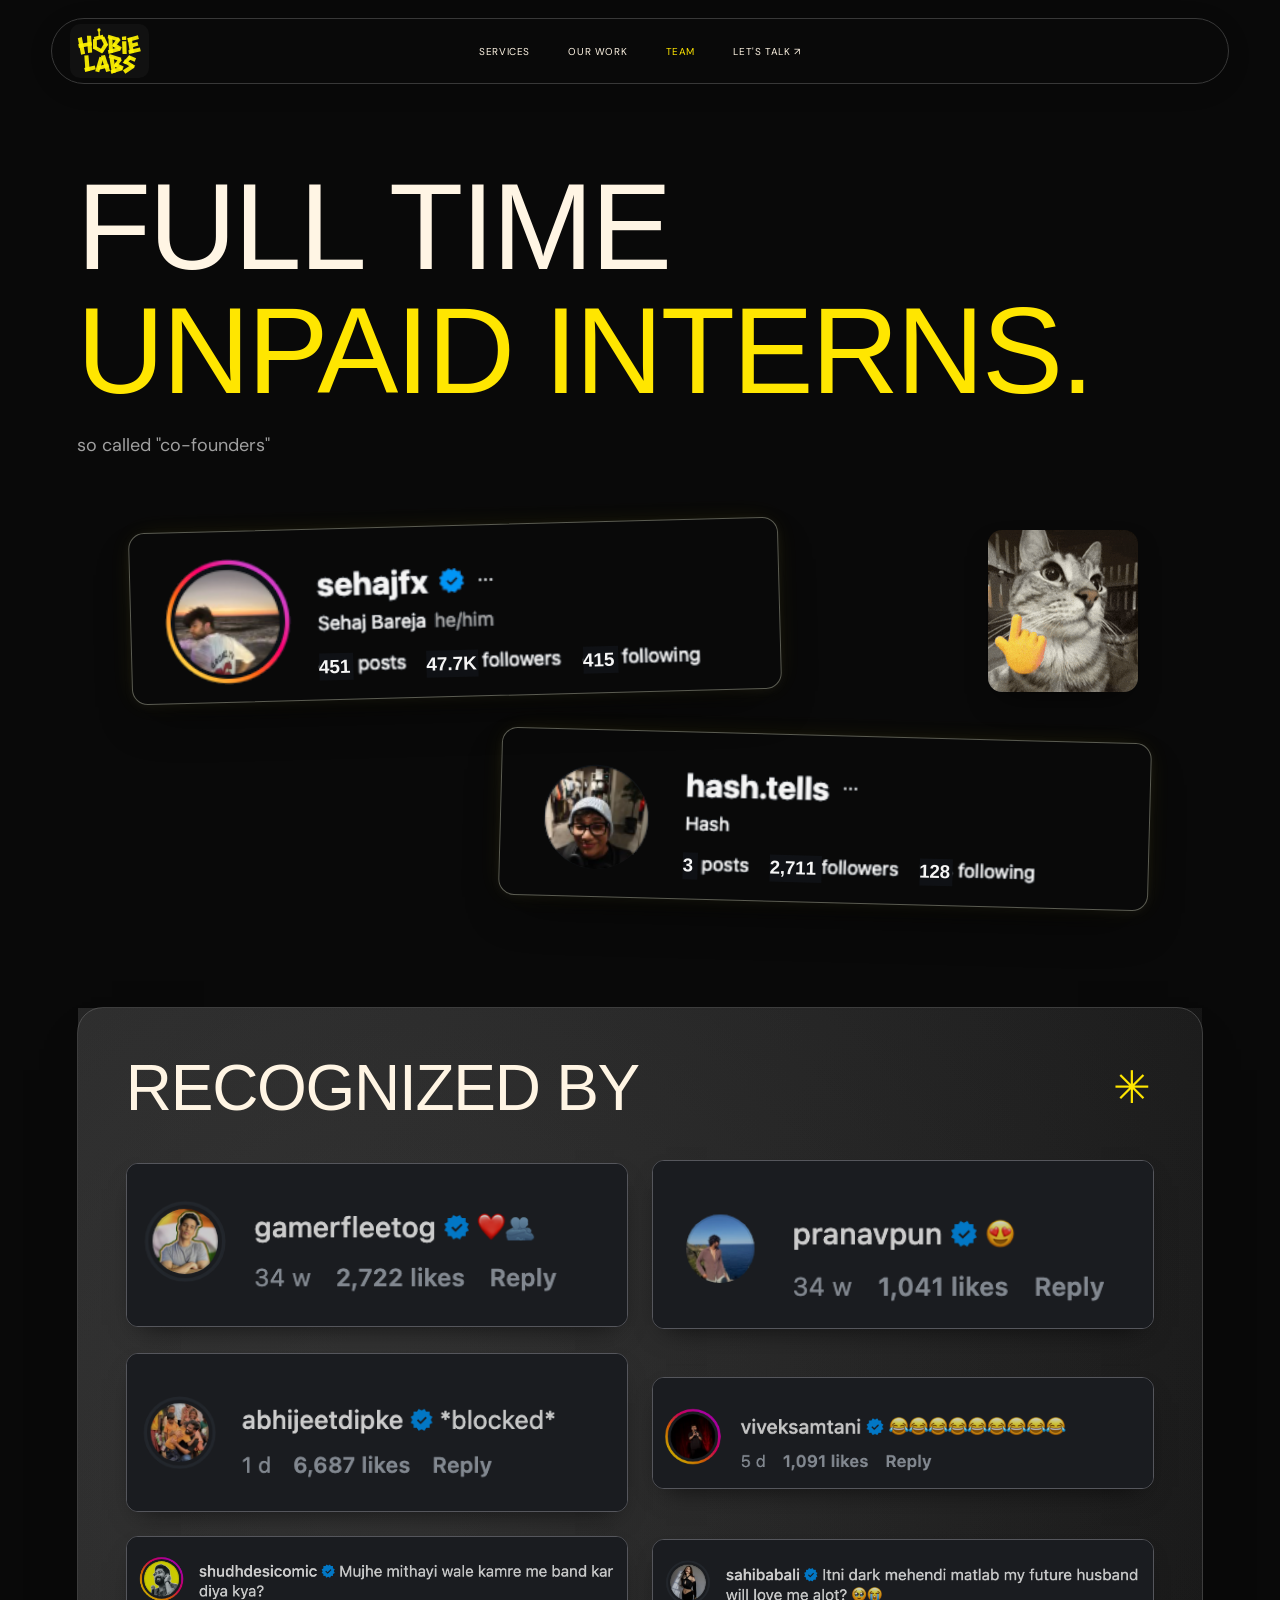
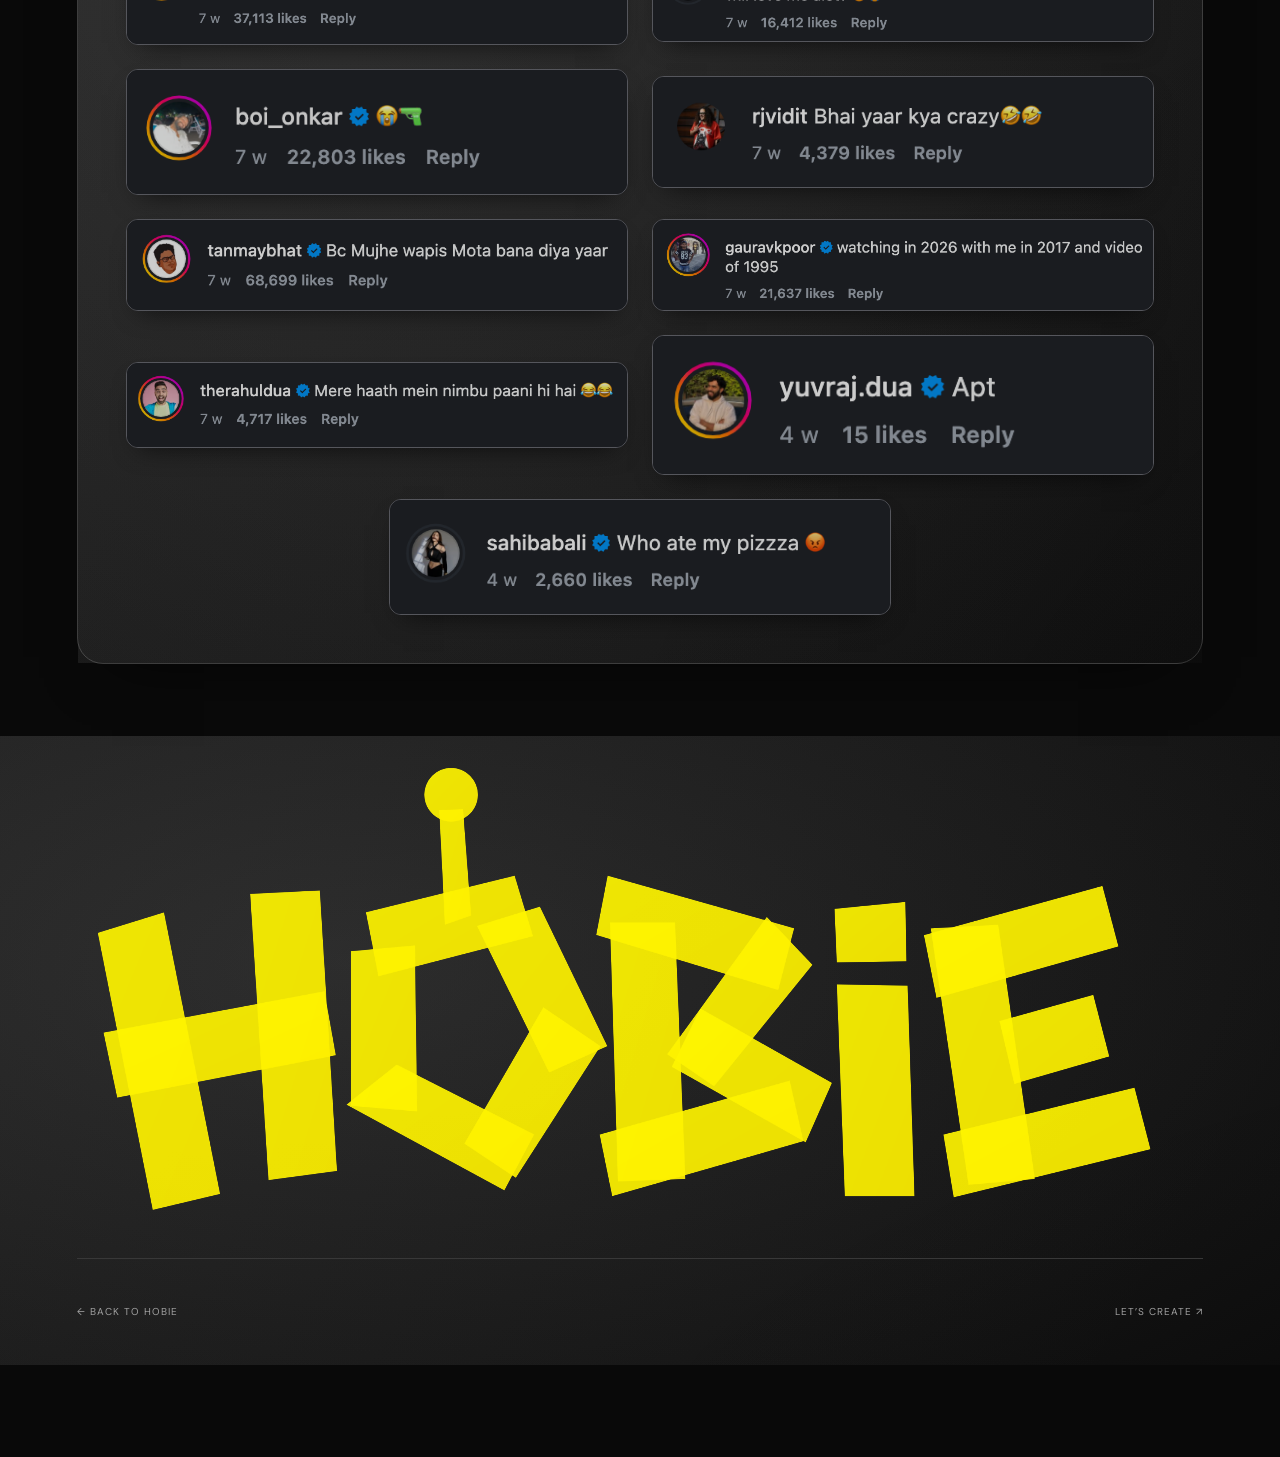
==== full-time-unpaid-interns.html @ c5fdeb4a "Add Hobie Labs website and media assets" ====
<!doctype html>
<html lang="en" data-theme="dark"><head><meta charset="UTF-8"><meta name="viewport" content="width=device-width,initial-scale=1"><title>Meet the Team | Hobie AI Video Production Studio</title><meta name="description" content="Meet Sehaj Bareja and Hash, co-founders of Hobie. Explore the people behind our AI video production, commercials and brand films for businesses across India."><link rel="stylesheet" href="style.css"><link rel="stylesheet" href="interns.css"><meta name="robots" content="index,follow,max-image-preview:large,max-video-preview:-1"><meta name="theme-color" content="#101010"><meta property="og:type" content="website"><meta property="og:site_name" content="Hobie"><meta property="og:locale" content="en_IN"><meta property="og:title" content="Meet the Team | Hobie AI Video Production Studio"><meta property="og:description" content="Meet Sehaj Bareja and Hash, co-founders of Hobie. Explore the people behind our AI video production, commercials and brand films for businesses across India."><meta name="twitter:card" content="summary"><meta name="twitter:title" content="Meet the Team | Hobie AI Video Production Studio"><meta name="twitter:description" content="Meet Sehaj Bareja and Hash, co-founders of Hobie. Explore the people behind our AI video production, commercials and brand films for businesses across India."><script type="application/ld+json">{"@context":"https://schema.org","@graph":[{"@type":"Organization","name":"Hobie","alternateName":"Hobie Labs","email":"collab@hobielabs.com","sameAs":["https://www.instagram.com/hobie.labs/"],"description":"Pan-India AI video production for brands, including Mumbai and Bengaluru.","@id":"https://hobielabs.com/#organization","url":"https://hobielabs.com/","logo":"https://hobielabs.com/assets/hobie-original.png"},{"@type":"AboutPage","name":"The Hobie team","about":{"@type":"Organization","name":"Hobie","alternateName":"Hobie Labs","email":"collab@hobielabs.com","sameAs":["https://www.instagram.com/hobie.labs/"],"description":"Pan-India AI video production for brands, including Mumbai and Bengaluru.","@id":"https://hobielabs.com/#organization","url":"https://hobielabs.com/","logo":"https://hobielabs.com/assets/hobie-original.png"},"mentions":[{"@type":"Person","name":"Sehaj Bareja","sameAs":"https://www.instagram.com/sehajfx/"},{"@type":"Person","name":"Hash","sameAs":"https://www.instagram.com/hash.tells/"}],"@id":"https://hobielabs.com/full-time-unpaid-interns.html#webpage","url":"https://hobielabs.com/full-time-unpaid-interns.html"}]}</script><link rel="canonical" href="https://hobielabs.com/full-time-unpaid-interns.html"><meta property="og:url" content="https://hobielabs.com/full-time-unpaid-interns.html"><meta property="og:image" content="https://hobielabs.com/assets/header-web-poster.jpg"><meta property="og:image:alt" content="Hobie AI video production showreel"><meta name="twitter:image" content="https://hobielabs.com/assets/header-web-poster.jpg"></head><body class="interns-page"><header><a class="logo" href="index.html#home" aria-label="Hobie Labs home"><svg xmlns="http://www.w3.org/2000/svg" class="hobie-mark" viewBox="155 265 960 700" aria-hidden="true" focusable="false"><defs><linearGradient id="header-tape" x1="0" y1="0" x2="1" y2="1"><stop stop-color="#fff600"/><stop offset="1" stop-color="#fff000"/></linearGradient></defs><g id="header-letter-H" aria-label="H"><polygon id="header-H-strip-1" points="173,428 231,410 280,656 221,670" fill="url(#header-tape)" opacity="0.92"/><polygon id="header-H-strip-2" points="306,394 367,391 382,636 322,644" fill="url(#header-tape)" opacity="0.92"/><polygon id="header-H-strip-3" points="178,515 371,479 381,535 190,572" fill="url(#header-tape)" opacity="0.92"/></g><g id="header-letter-O" aria-label="O"><polygon id="header-O-strip-1" points="394,444 450,439 452,584 394,579" fill="url(#header-tape)" opacity="0.92"/><polygon id="header-O-strip-2" points="407,410 537,378 553,431 418,466" fill="url(#header-tape)" opacity="0.92"/><polygon id="header-O-strip-3" points="504,422 559,405 618,527 567,550" fill="url(#header-tape)" opacity="0.92"/><polygon id="header-O-strip-4" points="562,493 612,527 538,642 493,612" fill="url(#header-tape)" opacity="0.92"/><polygon id="header-O-strip-5" points="390,578 434,543 554,604 528,653" fill="url(#header-tape)" opacity="0.92"/></g><g id="header-letter-antenna" aria-label="antenna"><polygon id="header-antenna-strip-1" points="471,321 492,320 499,413 476,421" fill="url(#header-tape)" opacity="0.92"/><circle id="header-antenna-tip" cx="481.5" cy="307.5" r="23.5" fill="url(#header-tape)" opacity="0.92"/></g><g id="header-letter-B-top" aria-label="B-top"><polygon id="header-B-top-strip-1" points="620,419 677,419 686,643 627,645" fill="url(#header-tape)" opacity="0.92"/><polygon id="header-B-top-strip-2" points="618,378 781,424 767,478 608,430" fill="url(#header-tape)" opacity="0.92"/><polygon id="header-B-top-strip-3" points="757,414 797,456 711,562 670,534" fill="url(#header-tape)" opacity="0.92"/><polygon id="header-B-top-strip-4" points="699,494 814,559 791,611 674,545" fill="url(#header-tape)" opacity="0.92"/><polygon id="header-B-top-strip-5" points="611,604 777,557 789,610 622,658" fill="url(#header-tape)" opacity="0.92"/></g><g id="header-letter-i" aria-label="i"><polygon id="header-i-strip-1" points="816,407 878,401 879,453 818,454" fill="url(#header-tape)" opacity="0.92"/><polygon id="header-i-strip-2" points="818,473 880,474 886,658 825,658" fill="url(#header-tape)" opacity="0.92"/></g><g id="header-letter-E" aria-label="E"><polygon id="header-E-strip-1" points="900,424 959,421 991,643 933,648" fill="url(#header-tape)" opacity="0.92"/><polygon id="header-E-strip-2" points="894,430 1050,387 1064,440 905,485" fill="url(#header-tape)" opacity="0.92"/><polygon id="header-E-strip-3" points="960,505 1042,482 1056,536 973,560" fill="url(#header-tape)" opacity="0.92"/><polygon id="header-E-strip-4" points="911,604 1078,563 1092,617 920,659" fill="url(#header-tape)" opacity="0.92"/></g><g id="header-letter-L" aria-label="L"><polygon id="header-L-strip-1" points="268,682 328,677 347,905 284,911" fill="url(#header-tape)" opacity="0.92"/><polygon id="header-L-strip-2" points="266,864 421,827 435,882 280,921" fill="url(#header-tape)" opacity="0.92"/></g><g id="header-letter-A" aria-label="A"><polygon id="header-A-strip-1" points="489,699 546,714 485,924 427,910" fill="url(#header-tape)" opacity="0.92"/><polygon id="header-A-strip-2" points="509,686 569,673 644,905 586,922" fill="url(#header-tape)" opacity="0.92"/><polygon id="header-A-strip-3" points="458,837 616,801 630,853 471,891" fill="url(#header-tape)" opacity="0.92"/></g><g id="header-letter-B-bottom" aria-label="B-bottom"><polygon id="header-B-bottom-strip-1" points="634,712 693,702 730,926 671,943" fill="url(#header-tape)" opacity="0.92"/><polygon id="header-B-bottom-strip-2" points="634,659 807,713 796,766 624,713" fill="url(#header-tape)" opacity="0.92"/><polygon id="header-B-bottom-strip-3" points="774,708 816,747 738,853 695,834" fill="url(#header-tape)" opacity="0.92"/><polygon id="header-B-bottom-strip-4" points="719,784 842,840 822,894 697,837" fill="url(#header-tape)" opacity="0.92"/><polygon id="header-B-bottom-strip-5" points="649,895 807,841 823,894 661,948" fill="url(#header-tape)" opacity="0.92"/></g><g id="header-letter-S" aria-label="S"><polygon id="header-S-strip-1" points="921,677 955,727 870,808 825,785" fill="url(#header-tape)" opacity="0.92"/><polygon id="header-S-strip-2" points="922,678 1023,722 1001,773 900,729" fill="url(#header-tape)" opacity="0.92"/><polygon id="header-S-strip-3" points="859,734 1011,830 977,871 843,787" fill="url(#header-tape)" opacity="0.92"/><polygon id="header-S-strip-4" points="969,805 1000,855 866,946 831,896" fill="url(#header-tape)" opacity="0.92"/></g></svg></a><nav aria-label="Main navigation"><a href="index.html#about">SERVICES</a><a href="index.html#work">OUR WORK</a><a class="interns-nav active" aria-current="page" href="full-time-unpaid-interns.html" aria-label="Team"><span class="interns-nav-long">TEAM</span><span class="interns-nav-short" aria-hidden="true">TEAM</span></a><a href="index.html#contact">LET'S TALK ↗</a></nav></header>
<svg class="profile-filter-defs" width="0" height="0" aria-hidden="true" focusable="false"><defs><filter id="profile-remove-bg" color-interpolation-filters="sRGB"><feComponentTransfer result="key"><feFuncR type="discrete" tableValues="1 1 1 1 1 1 1 1 0 0 0 0 0 0 0 0 0 0 0 0 0 0 0 1 1 1 1 1 1 1 1 1 1 1 1 1 1 1 1 1 1 1 1 1 1 1 1 1 1 1 1 1 1 1 1 1 1 1 1 1 1 1 1 1 1 1 1 1 1 1 1 1 1 1 1 1 1 1 1 1 1 1 1 1 1 1 1 1 1 1 1 1 1 1 1 1 1 1 1 1 1 1 1 1 1 1 1 1 1 1 1 1 1 1 1 1 1 1 1 1 1 1 1 1 1 1 1 1 1 1 1 1 1 1 1 1 1 1 1 1 1 1 1 1 1 1 1 1 1 1 1 1 1 1 1 1 1 1 1 1 1 1 1 1 1 1 1 1 1 1 1 1 1 1 1 1 1 1 1 1 1 1 1 1 1 1 1 1 1 1 1 1 1 1 1 1 1 1 1 1 1 1 1 1 1 1 1 1 1 1 1 1 1 1 1 1 1 1 1 1 1 1 1 1 1 1 1 1 1 1 1 1 1 1 1 1 1 1 1 1 1 1 1 1 1 1 1 1 1 1 1 1 1 1 1 1"/><feFuncG type="discrete" tableValues="1 1 1 1 1 1 1 1 1 1 0 0 0 0 0 0 0 0 0 0 0 0 0 0 0 1 1 1 1 1 1 1 1 1 1 1 1 1 1 1 1 1 1 1 1 1 1 1 1 1 1 1 1 1 1 1 1 1 1 1 1 1 1 1 1 1 1 1 1 1 1 1 1 1 1 1 1 1 1 1 1 1 1 1 1 1 1 1 1 1 1 1 1 1 1 1 1 1 1 1 1 1 1 1 1 1 1 1 1 1 1 1 1 1 1 1 1 1 1 1 1 1 1 1 1 1 1 1 1 1 1 1 1 1 1 1 1 1 1 1 1 1 1 1 1 1 1 1 1 1 1 1 1 1 1 1 1 1 1 1 1 1 1 1 1 1 1 1 1 1 1 1 1 1 1 1 1 1 1 1 1 1 1 1 1 1 1 1 1 1 1 1 1 1 1 1 1 1 1 1 1 1 1 1 1 1 1 1 1 1 1 1 1 1 1 1 1 1 1 1 1 1 1 1 1 1 1 1 1 1 1 1 1 1 1 1 1 1 1 1 1 1 1 1 1 1 1 1 1 1 1 1 1 1 1 1"/><feFuncB type="discrete" tableValues="1 1 1 1 1 1 1 1 1 1 1 1 1 1 0 0 0 0 0 0 0 0 0 0 0 0 0 0 0 1 1 1 1 1 1 1 1 1 1 1 1 1 1 1 1 1 1 1 1 1 1 1 1 1 1 1 1 1 1 1 1 1 1 1 1 1 1 1 1 1 1 1 1 1 1 1 1 1 1 1 1 1 1 1 1 1 1 1 1 1 1 1 1 1 1 1 1 1 1 1 1 1 1 1 1 1 1 1 1 1 1 1 1 1 1 1 1 1 1 1 1 1 1 1 1 1 1 1 1 1 1 1 1 1 1 1 1 1 1 1 1 1 1 1 1 1 1 1 1 1 1 1 1 1 1 1 1 1 1 1 1 1 1 1 1 1 1 1 1 1 1 1 1 1 1 1 1 1 1 1 1 1 1 1 1 1 1 1 1 1 1 1 1 1 1 1 1 1 1 1 1 1 1 1 1 1 1 1 1 1 1 1 1 1 1 1 1 1 1 1 1 1 1 1 1 1 1 1 1 1 1 1 1 1 1 1 1 1 1 1 1 1 1 1 1 1 1 1 1 1 1 1 1 1 1 1"/></feComponentTransfer><feColorMatrix in="key" type="matrix" values="0 0 0 0 1 0 0 0 0 1 0 0 0 0 1 1 1 1 0 0" result="key-alpha"/><feComposite in="SourceGraphic" in2="key-alpha" operator="in"/></filter></defs></svg><main class="interns-main"><div class="interns-intro"><h1>FULL TIME<br><span>UNPAID INTERNS.</span></h1><p>so called &quot;co-founders&quot;</p></div><section class="team-profiles" aria-label="Co-founder Instagram profiles"><div class="founders-grid">
<section class="founder-section profile-sehaj" aria-label="Sehaj Bareja Instagram profile"><a class="profile-image-frame" href="https://www.instagram.com/sehajfx/" target="_blank" rel="noopener noreferrer" aria-label="Visit @sehajfx on Instagram (opens in a new tab)"><img class="profile-keyed-image" src="assets/team-profile-sehajfx.png" width="476" height="125" alt="sehajfx, verified. Sehaj Bareja, he/him. 451 posts, 47.7K followers, 415 following." decoding="async"><img class="profile-photo-preserve" src="assets/team-profile-sehajfx.png" width="476" height="125" alt="" aria-hidden="true" decoding="async"><span class="profile-counter" data-stat="followers" data-count="47700" data-compact="true" aria-hidden="true">47.7K</span><span class="profile-counter" data-stat="posts" data-count="451" aria-hidden="true">451</span><span class="profile-counter" data-stat="following" data-count="415" aria-hidden="true">415</span></a></section>
<div class="team-cat" aria-label="Animated sigma cat"><img class="team-cat-animated" src="assets/team-sigma-cat.gif" width="220" height="238" alt="A cat making a shushing gesture" loading="lazy" decoding="async"><img class="team-cat-still" src="assets/team-sigma-cat-still.png" width="220" height="238" alt="A cat making a shushing gesture" loading="lazy" decoding="async"></div>
<section class="founder-section profile-hash" aria-label="Hash Instagram profile"><a class="profile-image-frame" href="https://www.instagram.com/hash.tells/" target="_blank" rel="noopener noreferrer" aria-label="Visit @hash.tells on Instagram (opens in a new tab)"><img class="profile-keyed-image" src="assets/team-profile-hash-tells.png" width="485" height="124" alt="hash.tells. Hash. 3 posts, 2,711 followers, 128 following." decoding="async"><img class="profile-photo-preserve" src="assets/team-profile-hash-tells.png" width="485" height="124" alt="" aria-hidden="true" decoding="async"><span class="profile-counter" data-stat="followers" data-count="2711" aria-hidden="true">2,711</span><span class="profile-counter" data-stat="posts" data-count="3" aria-hidden="true">3</span><span class="profile-counter" data-stat="following" data-count="128" aria-hidden="true">128</span></a></section>
</div></section><section class="recognized-section" aria-labelledby="recognized-heading"><h2 id="recognized-heading">RECOGNIZED BY<span aria-hidden="true">✳</span></h2><div class="recognized-grid" data-layout="static"><div class="comment-slot" style="--crop-ratio:490/160;--image-width:100.00000%;--image-left:0.00000%;--image-top:0.00000%;--reveal-delay:0ms"><figure class="comment-frame"><img src="assets/team-comments/comment-01.png" width="490" height="160" alt="Instagram comment by @gamerfleetog, with timestamp, likes and reply" loading="lazy" decoding="async"></figure></div><div class="comment-slot" style="--crop-ratio:468/158;--image-width:100.00000%;--image-left:0.00000%;--image-top:0.00000%;--reveal-delay:90ms"><figure class="comment-frame"><img src="assets/team-comments/comment-02.png" width="468" height="158" alt="Instagram comment by @pranavpun, with timestamp, likes and reply" loading="lazy" decoding="async"></figure></div><div class="comment-slot" style="--crop-ratio:550/174;--image-width:100.00000%;--image-left:0.00000%;--image-top:0.00000%;--reveal-delay:0ms"><figure class="comment-frame"><img src="assets/team-comments/comment-03.png" width="550" height="174" alt="Instagram comment by @abhijeetdipke, with timestamp, likes and reply" loading="lazy" decoding="async"></figure></div><div class="comment-slot" style="--crop-ratio:714/160;--image-width:100.00000%;--image-left:0.00000%;--image-top:0.00000%;--reveal-delay:90ms"><figure class="comment-frame"><img src="assets/team-comments/comment-04.png" width="714" height="214" alt="Instagram comment by @viveksamtani, with timestamp, likes and reply" loading="lazy" decoding="async"></figure></div><div class="comment-slot" style="--crop-ratio:912/198;--image-width:100.00000%;--image-left:0.00000%;--image-top:0.00000%;--reveal-delay:0ms"><figure class="comment-frame"><img src="assets/team-comments/comment-05.png" width="912" height="198" alt="Instagram comment by @shudhdesicomic, with timestamp, likes and reply" loading="lazy" decoding="async"></figure></div><div class="comment-slot" style="--crop-ratio:900/184;--image-width:100.00000%;--image-left:0.00000%;--image-top:0.00000%;--reveal-delay:90ms"><figure class="comment-frame"><img src="assets/team-comments/comment-06.png" width="900" height="184" alt="Instagram comment by @sahibabali, with timestamp, likes and reply" loading="lazy" decoding="async"></figure></div><div class="comment-slot" style="--crop-ratio:609/152;--image-width:100.49261%;--image-left:-0.49261%;--image-top:-19.73684%;--reveal-delay:0ms"><figure class="comment-frame"><img src="assets/team-comments/comment-07.png" width="612" height="182" alt="Instagram comment by @boi_onkar, with timestamp, likes and reply" loading="lazy" decoding="async"></figure></div><div class="comment-slot" style="--crop-ratio:669/150;--image-width:100.44843%;--image-left:-0.44843%;--image-top:-20.00000%;--reveal-delay:90ms"><figure class="comment-frame"><img src="assets/team-comments/comment-08.png" width="672" height="180" alt="Instagram comment by @rjvidit, with timestamp, likes and reply" loading="lazy" decoding="async"><span class="comment-cleanup" style="left:67.5%;top:56%;width:9%;height:25%" aria-hidden="true"></span></figure></div><div class="comment-slot" style="--crop-ratio:831/152;--image-width:100.36101%;--image-left:-0.36101%;--image-top:-19.73684%;--reveal-delay:0ms"><figure class="comment-frame"><img src="assets/team-comments/comment-09.png" width="834" height="182" alt="Instagram comment by @tanmaybhat, with timestamp, likes and reply" loading="lazy" decoding="async"><span class="comment-cleanup" style="left:54.5%;top:54%;width:27%;height:28%" aria-hidden="true"></span></figure></div><div class="comment-slot" style="--crop-ratio:925/170;--image-width:100.32432%;--image-left:-0.32432%;--image-top:-17.64706%;--reveal-delay:90ms"><figure class="comment-frame"><img src="assets/team-comments/comment-10.png" width="928" height="200" alt="Instagram comment by @gauravkpoor, with timestamp, likes and reply" loading="lazy" decoding="async"></figure></div><div class="comment-slot" style="--crop-ratio:870/148;--image-width:100.00000%;--image-left:0.00000%;--image-top:-20.27027%;--reveal-delay:0ms"><figure class="comment-frame"><img src="assets/team-comments/comment-11.png" width="870" height="178" alt="Instagram comment by @therahuldua, with timestamp, likes and reply" loading="lazy" decoding="async"></figure></div><div class="comment-slot" style="--crop-ratio:515/144;--image-width:100.58252%;--image-left:-0.58252%;--image-top:-20.83333%;--reveal-delay:90ms"><figure class="comment-frame"><img src="assets/team-comments/comment-12.png" width="518" height="174" alt="Instagram comment by @yuvraj.dua, with timestamp, likes and reply" loading="lazy" decoding="async"></figure></div><div class="comment-slot" style="--crop-ratio:668/154;--image-width:100.00000%;--image-left:0.00000%;--image-top:-15.58442%;--reveal-delay:0ms"><figure class="comment-frame"><img src="assets/team-comments/comment-13.png" width="668" height="178" alt="Instagram comment by @sahibabali, with timestamp, likes and reply" loading="lazy" decoding="async"></figure></div></div></section></main>
<footer class="team-footer"><a class="footer-logo" href="index.html#home" aria-label="Hobie home"><svg class="hobie-footer-image" viewBox="155 265 960 425" xmlns="http://www.w3.org/2000/svg" aria-hidden="true"><defs><clipPath id="hobie-image-letters"><polygon points="173,428 231,410 280,656 221,670"/><polygon points="306,394 367,391 382,636 322,644"/><polygon points="178,515 371,479 381,535 190,572"/><polygon points="394,444 450,439 452,584 394,579"/><polygon points="407,410 537,378 553,431 418,466"/><polygon points="504,422 559,405 618,527 567,550"/><polygon points="562,493 612,527 538,642 493,612"/><polygon points="390,578 434,543 554,604 528,653"/><polygon points="471,321 492,320 499,413 476,421"/><circle cx="481.5" cy="307.5" r="23.5"/><polygon points="620,419 677,419 686,643 627,645"/><polygon points="618,378 781,424 767,478 608,430"/><polygon points="757,414 797,456 711,562 670,534"/><polygon points="699,494 814,559 791,611 674,545"/><polygon points="611,604 777,557 789,610 622,658"/><polygon points="816,407 878,401 879,453 818,454"/><polygon points="818,473 880,474 886,658 825,658"/><polygon points="900,424 959,421 991,643 933,648"/><polygon points="894,430 1050,387 1064,440 905,485"/><polygon points="960,505 1042,482 1056,536 973,560"/><polygon points="911,604 1078,563 1092,617 920,659"/></clipPath></defs><image href="assets/hobie-original.png" x="0" y="0" width="1254" height="1254" clip-path="url(#hobie-image-letters)"/></svg></a><div class="team-footer-links"><a href="index.html#home">← BACK TO HOBIE</a><a href="mailto:collab@hobielabs.com">LET’S CREATE ↗</a></div></footer>
<script src="interns.js"></script></body></html>
---- style.css ----
@import url('https://fonts.googleapis.com/css2?family=Barlow+Condensed:wght@700;800;900&family=DM+Sans:wght@400;500;600;700&display=swap');
:root{--bg:#090a08;--surface:#141710;--fg:#fff5e4;--muted:#999d90;--accent:#dbff38;--line:#353a2c;--contrast:#111509;--placeholder:#202819;color-scheme:dark}html[data-theme=light]{--bg:#fffdf6;--surface:#f0f1e5;--fg:#161a11;--muted:#626955;--accent:#b9e51d;--line:#d1d6c0;--contrast:#111509;--placeholder:#dce4c8;color-scheme:light}*{box-sizing:border-box}html{scroll-behavior:smooth;scroll-padding-top:95px}body{margin:0;background:var(--bg);color:var(--fg);font-family:'DM Sans',Arial,sans-serif}a{color:inherit;text-decoration:none}button,input,textarea{font:inherit}button{cursor:pointer}button,a,input,textarea,summary{-webkit-tap-highlight-color:transparent}button:focus-visible,a:focus-visible,input:focus-visible,textarea:focus-visible,summary:focus-visible{outline:3px solid var(--accent);outline-offset:5px}h1,h2,h3,p{margin:0}h1,h2,h3{font-family:'Barlow Condensed','Arial Narrow',Impact,sans-serif;font-weight:800;letter-spacing:-.025em;line-height:.9}header{height:66px;position:fixed;top:18px;left:4%;width:92%;z-index:20;display:flex;align-items:center;justify-content:space-between;border:1px solid var(--line);border-radius:40px;background:var(--bg);padding:0 18px;box-shadow:0 5px 30px #0001}.logo{display:flex;align-items:center;gap:7px;font-size:37px;color:var(--accent)}.logo>span{font-size:26px;font-weight:700;letter-spacing:-2px;color:var(--fg);line-height:.85}.logo small{display:block;font-size:7px;letter-spacing:2px;margin-top:6px}nav{display:flex;gap:30px}nav a{font-size:10px;letter-spacing:.6px}nav a:hover,nav a.active{color:var(--accent)}html[data-theme=light] nav a:hover,html[data-theme=light] nav a.active{color:#547007}#theme-icon{font-size:17px}.switch:after{content:'';position:absolute;width:9px;height:9px;background:currentColor;border-radius:50%;top:2px;left:2px;transition:transform .2s}#theme-toggle[aria-pressed=true] .switch:after{transform:translateX(11px)}main>section{padding:100px 7%;scroll-margin-top:0}.section-meta{font-size:9px;letter-spacing:1.5px;display:flex;justify-content:space-between;gap:20px;color:var(--muted);line-height:1.5}.hero{padding-top:140px}.hero h1{font-size:clamp(72px,12.4vw,185px);margin:45px 0 30px}.hero h1 span,h2>span:not(.volume-label),.about h2 span{color:var(--accent)}html[data-theme=light] .hero h1 span,html[data-theme=light] h2>span:not(.volume-label),html[data-theme=light] .about h2 span{color:#638006}.hero-bottom{display:flex;align-items:center;justify-content:space-between;margin-bottom:45px}.hero-bottom p{font-size:15px;line-height:1.6;color:var(--muted)}.pill{background:var(--accent);color:var(--contrast);border:1px solid var(--accent);border-radius:30px;padding:17px 25px;font-size:10px;font-weight:700;letter-spacing:.7px;display:inline-flex;align-items:center;gap:50px;transition:transform .2s}.pill:hover{transform:translateY(-3px)}.pill span{font-size:20px}.placeholder{background:var(--placeholder);position:relative;overflow:hidden;display:flex;align-items:center;justify-content:center;flex-direction:column;color:var(--muted);border:1px solid var(--line)}.placeholder:before,.placeholder:after{content:'';width:130%;height:1px;background:currentColor;opacity:.1;position:absolute;transform:rotate(25deg);pointer-events:none}.placeholder:after{transform:rotate(-25deg)}.hero-frame{height:360px;background:var(--surface)}.frame-label{position:absolute;top:22px;left:25px;font-size:8px;letter-spacing:1.4px}.big-spark{font-size:230px;line-height:1;color:var(--accent);transform:rotate(-15deg);transition:transform 1s}.hero-frame:hover .big-spark{transform:rotate(40deg)}.frame-caption{position:absolute;bottom:25px;left:25px;font-size:9px;letter-spacing:1.3px}.round-link{position:absolute;right:25px;bottom:22px;width:45px;height:45px;border:1px solid var(--muted);border-radius:50%;display:grid;place-content:center;font-size:23px;color:var(--fg)}.section-end{display:flex;justify-content:space-between;font-size:8px;letter-spacing:1.1px;margin-top:20px;color:var(--muted)}.about{background:var(--surface)}.about-grid{display:grid;grid-template-columns:1.2fr 1fr;gap:10%;margin:60px 0}h2{font-size:clamp(62px,8vw,120px)}.about-copy .lead{font-size:27px;line-height:1.2;color:var(--fg);margin-bottom:25px}.about-copy>p{font-size:14px;line-height:1.8;max-width:440px;color:var(--muted)}.capabilities{display:flex;flex-wrap:wrap;gap:9px;margin-top:25px}.capabilities span{border:1px solid var(--line);border-radius:20px;font-size:10px;padding:9px 14px}.about-strip{display:grid;grid-template-columns:1.2fr 1fr;gap:10%;align-items:center}.about-strip .placeholder{height:250px;gap:15px}.placeholder>span:not(.big-spark):not(.frame-label):not(.frame-caption):not(.frame-corner){font-size:34px}.placeholder small{font-size:9px;letter-spacing:1.2px}.about-note>span{font-size:90px;line-height:1;color:var(--accent)}.about-note p{font-family:'Barlow Condensed',Impact,sans-serif;font-size:35px;font-weight:700;line-height:1.1;margin-top:15px}.about-note em{font-style:normal;color:var(--muted)}main>.work{padding:95px 0 45px;overflow:hidden;background:var(--bg)}.work-intro{padding:0 7%}.work h2{margin-top:30px;display:flex;flex-direction:column;align-items:flex-start}.volume{font-size:clamp(130px,17vw,250px);line-height:.9;letter-spacing:-.055em;color:var(--accent)}.volume-label{font-size:clamp(65px,10.8vw,160px);margin-top:24px;line-height:.93;letter-spacing:-.035em;color:var(--fg)}.work-lead{font-size:clamp(20px,2.35vw,34px);font-weight:500;line-height:1.15;margin-top:23px;letter-spacing:-.5px}.work-copy{font-size:clamp(13px,1.35vw,18px);line-height:1.4;margin-top:17px;color:var(--muted)}.work-controls{display:flex;align-items:center;justify-content:space-between;margin:70px 0 18px;font-size:8px;letter-spacing:1.3px;color:var(--muted)}#motion-toggle{background:transparent;border:1px solid var(--line);border-radius:25px;color:var(--fg);padding:10px 14px;font-size:8px;letter-spacing:1px}#motion-icon{font-size:13px;margin-right:5px}.snippet-rows{display:flex;flex-direction:column;gap:14px;mask-image:linear-gradient(to right,transparent,#000 5%,#000 95%,transparent)}.snippet-row{overflow:hidden}.snippet-track{display:flex;width:max-content;will-change:transform}.snippet-group{display:flex;gap:14px;padding-right:14px;flex-shrink:0}.snippet-card{width:clamp(210px,27vw,540px);aspect-ratio:16/9;position:relative;background:var(--placeholder);border:1px solid var(--line);padding:18px;text-align:left;color:var(--fg);overflow:hidden;display:flex;flex-direction:column;justify-content:space-between;transition:background .2s}.snippet-card:hover{background:var(--surface)}.snippet-card:before,.snippet-card:after{content:'';position:absolute;width:135%;height:1px;left:-17%;top:50%;background:var(--muted);opacity:.1;transform:rotate(29deg);pointer-events:none}.snippet-card:after{transform:rotate(-29deg)}.snippet-card .card-top,.snippet-card .card-bottom{display:flex;justify-content:space-between;align-items:center;gap:12px;font-size:8px;letter-spacing:1px;z-index:1}.snippet-card .play{position:absolute;left:50%;top:50%;transform:translate(-50%,-50%);width:37px;height:37px;border:1px solid var(--muted);border-radius:50%;display:grid;place-items:center;font-size:12px;color:var(--accent)}.snippet-card .card-bottom{color:var(--muted);font-size:7px}.snippet-card.tone-1{background:color-mix(in srgb,var(--placeholder),var(--accent) 5%)}.snippet-card.tone-2{background:color-mix(in srgb,var(--placeholder),var(--accent) 12%)}.snippet-card.tone-3{background:color-mix(in srgb,var(--placeholder),var(--fg) 5%)}[data-direction=left] .snippet-track{animation:travel-left 36s linear infinite}[data-direction=right] .snippet-track{animation:travel-right 40s linear infinite}.snippet-rows.paused .snippet-track,.snippet-rows:hover .snippet-track,.snippet-rows:focus-within .snippet-track{animation-play-state:paused}@keyframes travel-left{from{transform:translateX(0)}to{transform:translateX(-50%)}}@keyframes travel-right{from{transform:translateX(-50%)}to{transform:translateX(0)}}.work-footnote{font-size:8px;letter-spacing:1px;color:var(--muted);margin:25px 7% 0}.process{border-top:1px solid var(--line)}.process-heading{display:flex;align-items:flex-end;justify-content:space-between;gap:30px;margin-top:50px}.process-heading h2{font-size:clamp(60px,7.5vw,112px)}.process-heading p{font-size:14px;line-height:1.6;color:var(--muted)}.process-list{margin-top:60px}details{border-top:1px solid var(--line)}details:last-child{border-bottom:1px solid var(--line)}summary{cursor:pointer;display:flex;align-items:center;gap:30px;padding:28px 0;list-style:none;font-size:clamp(25px,3.2vw,48px);font-family:'Barlow Condensed',Impact,sans-serif;font-weight:700}summary::-webkit-details-marker{display:none}.step{font-family:'DM Sans',Arial,sans-serif;font-size:11px;color:var(--muted);width:45px}.plus{margin-left:auto;border:1px solid var(--line);border-radius:50%;height:35px;width:35px;display:grid;place-content:center;font:25px Arial}.plus:after{content:'+'}details[open] .plus{background:var(--accent);color:var(--contrast)}details[open] .plus:after{content:'−'}.step-body{padding:0 0 30px 75px;display:flex;align-items:flex-end;justify-content:space-between;gap:40px}.step-body p{max-width:500px;line-height:1.8;font-size:13px;color:var(--muted)}.step-body>span{font-size:8px;letter-spacing:1px;white-space:nowrap;color:var(--muted)}.contact{background:var(--surface);border-top:1px solid var(--line)}.contact-grid{display:grid;grid-template-columns:1fr 1fr;gap:15%;margin-top:55px}.contact h2{font-size:clamp(75px,10vw,150px)}.contact-grid>div>p{margin-top:25px;font-size:15px;line-height:1.6;color:var(--muted)}.contact-spark{display:block;font-size:100px;color:var(--accent);margin-top:30px}form{display:flex;flex-direction:column;align-items:flex-start}label{font-size:9px;letter-spacing:1px;color:var(--muted);margin:0 0 12px}input,textarea{width:100%;background:transparent;border:none;border-bottom:1px solid var(--line);border-radius:0;color:var(--fg);padding:0 0 16px;font-size:18px;margin-bottom:28px;resize:vertical}input::placeholder,textarea::placeholder{color:var(--muted);opacity:.8}#form-status{font-size:10px;color:var(--muted);margin-top:16px;line-height:1.5}footer{padding:40px 7% 25px}.footer-logo{display:flex;align-items:center;justify-content:space-between;font-size:clamp(100px,20vw,300px);font-weight:700;letter-spacing:-.08em;line-height:1}.footer-logo>span{font-size:.6em;color:var(--accent)}footer>div{display:flex;align-items:center;justify-content:space-between;padding-top:30px;margin-top:25px;border-top:1px solid var(--line);font-size:8px;letter-spacing:1px;color:var(--muted)}dialog{background:var(--surface);color:var(--fg);border:1px solid var(--line);border-radius:12px;padding:40px;width:min(560px,90vw);max-height:85vh;overflow-y:auto}dialog::backdrop{background:#0009;backdrop-filter:blur(7px)}.close{position:absolute;right:15px;top:10px;color:var(--fg);background:none;border:none;font-size:30px}dialog h2{font-size:48px;margin:25px 0}dialog .eyebrow{font-size:9px;letter-spacing:1.5px;color:var(--muted)}#dialog-content{font-size:14px;line-height:1.7;margin-bottom:25px;overflow-wrap:anywhere;white-space:pre-line}#dialog-content .placeholder{height:200px;margin-bottom:20px}::selection{background:var(--accent);color:var(--contrast)}
@media(min-width:1800px){body{max-width:2000px;margin:auto}}@media(max-width:800px){header{top:12px;height:57px;padding:0 12px}nav{gap:15px}nav a{font-size:8px}.logo{font-size:30px}.logo>span{font-size:22px}main>section{padding:70px 6%}.hero{padding-top:115px}.hero h1{font-size:13vw;margin-top:35px}.hero-frame{height:280px}.big-spark{font-size:180px}.about-grid{gap:7%}.about-copy .lead{font-size:23px}.about-strip{gap:7%}.about-note p{font-size:28px}.work-intro{padding:0 6%}.work-controls{margin-top:50px}.snippet-card{width:260px}.process-heading{align-items:flex-start;flex-direction:column}.step-body{flex-direction:column;align-items:flex-start;gap:20px}.contact-grid{gap:8%}.contact h2{font-size:90px}.pill{gap:25px}}
@media(max-width:540px){header{left:4%;width:92%}nav{gap:14px}nav a:nth-child(1),nav a:nth-child(3){display:none}.switch{display:none}.section-meta{font-size:7px;letter-spacing:1px}.section-meta>span:last-child{text-align:right;max-width:45%}.hero h1{font-size:14vw}.hero-bottom{align-items:flex-start;gap:20px;flex-direction:column}.hero-bottom p{font-size:13px}.hero-frame{height:260px}.frame-label{font-size:6px;left:15px}.frame-caption{font-size:6px;left:15px;bottom:27px;max-width:65%}.section-end{font-size:6px}.about-grid{grid-template-columns:1fr;gap:30px;margin:35px 0}h2{font-size:68px}.about-strip{grid-template-columns:1fr;gap:25px}.about-strip .placeholder{height:210px}.about-note{display:flex;align-items:center;gap:30px}.about-note>span{font-size:70px}.about-note p{font-size:25px;margin:0}.volume{font-size:155px}.volume-label{font-size:17vw;margin-top:22px;white-space:nowrap}.work-lead{font-size:20px;line-height:1.2}.work-copy{font-size:13px}.work-controls{gap:15px;font-size:6px;letter-spacing:.7px}.work-controls>span{max-width:45%;line-height:1.6}#motion-toggle{font-size:7px;padding:8px 11px}.snippet-rows{gap:10px}.snippet-group{gap:10px;padding-right:10px}.snippet-card{width:220px;padding:13px}.work-footnote{font-size:6px}.process-heading h2{font-size:15vw}.process-heading{margin-top:35px}.process-list{margin-top:35px}summary{gap:12px;font-size:31px}.step{width:25px}.step-body{padding-left:37px}.step-body p{font-size:12px}.contact-grid{grid-template-columns:1fr;gap:40px;margin-top:35px}.contact h2{font-size:95px}.contact-spark{display:none}.contact-grid>div>p{font-size:13px}input,textarea{font-size:16px}footer>div{font-size:6px;gap:15px}.footer-logo{font-size:34vw}.work h2{margin-top:35px}}
@media(prefers-reduced-motion:reduce){html{scroll-behavior:auto}*,*:before,*:after{transition:none!important}.snippet-track{animation:none!important;transform:none!important}.snippet-row{overflow-x:auto}.snippet-group[aria-hidden=true]{display:none}}/* AI services: original geometric illustrations and a native swipe carousel. */
.solutions{background:var(--surface);border-block:1px solid var(--line)}.solutions-heading{display:flex;justify-content:space-between;align-items:flex-end;gap:35px;margin:45px 0}.solutions-heading h2,.service-copy h3{font-family:Impact,'Arial Narrow','Barlow Condensed',sans-serif;font-weight:400;letter-spacing:-.015em;text-transform:uppercase}.solutions-heading h2{font-size:clamp(65px,8.4vw,126px);line-height:.97}.solutions-heading>p{font-size:13px;color:var(--muted);line-height:1.7;padding-bottom:7px}.service-carousel{position:relative}.service-slides{display:flex;overflow-x:auto;scroll-snap-type:x mandatory;scrollbar-width:none;border:1px solid var(--line);border-radius:6px;overscroll-behavior-x:contain;touch-action:pan-x pan-y;cursor:grab}.service-slides::-webkit-scrollbar{display:none}.service-slides.dragging{cursor:grabbing;scroll-snap-type:none;user-select:none}.service-card{flex:0 0 100%;min-width:0;display:grid;grid-template-columns:46% 54%;scroll-snap-align:start;scroll-snap-stop:always;background:var(--bg)}.service-art{--robot-body:#293323;--robot-dark:#11160c;position:relative;min-height:390px;display:flex;align-items:center;justify-content:center;background:#17200f;color:#dcff43;border-right:1px solid var(--line);overflow:hidden}.service-art:before{content:'';position:absolute;inset:0;background:radial-gradient(ellipse at center,#caff2420,transparent 68%);pointer-events:none}.service-art svg{width:100%;max-width:430px;display:block;transition:transform .6s;pointer-events:none}.service-card:hover .service-art svg{transform:translateY(-5px) rotate(-2deg)}.art-id,.art-caption{position:absolute;left:22px;font-size:7px;letter-spacing:1.4px;opacity:.65}.art-id{top:22px}.art-caption{bottom:22px}.service-copy{padding:55px 10%;display:flex;flex-direction:column;align-items:flex-start;justify-content:center}.service-kicker{font-size:8px;letter-spacing:1.3px;color:var(--muted);line-height:1.5}.service-copy h3{font-size:clamp(40px,5.4vw,80px);margin:20px 0;line-height:1.02;color:var(--fg)}.service-copy p{font-size:13px;line-height:1.8;color:var(--muted);max-width:380px}.service-tags{font-size:7px;letter-spacing:1px;color:var(--muted);margin:25px 0;line-height:1.8}.service-link{font-size:9px;letter-spacing:1px;display:flex;align-items:center;gap:35px;border-bottom:1px solid var(--accent);padding-bottom:9px}.service-link span{font-size:21px;color:var(--accent)}.service-arrow{position:absolute;z-index:2;top:50%;transform:translateY(-50%);width:44px;height:44px;border-radius:50%;background:var(--accent);color:var(--contrast);border:1px solid var(--accent);font-size:23px;box-shadow:0 3px 15px #0002;display:grid;place-content:center}.service-arrow:hover{filter:brightness(1.08)}.service-arrow.previous{left:-22px}.service-arrow.next{right:-22px}.service-pagination{display:flex;align-items:center;justify-content:space-between;gap:15px;margin-top:25px;font-size:8px;letter-spacing:1.4px;color:var(--muted)}.service-dots{display:flex;gap:4px}.service-dots button{width:28px;height:28px;display:grid;place-content:center;background:transparent;border:0;border-radius:50%;padding:0}.service-dots button:after{content:'';width:6px;height:6px;background:var(--muted);border-radius:10px;transition:width .2s}.service-dots button[aria-current=true]:after{width:22px;background:var(--accent)}html[data-theme=light] .service-art{background:#e3ebd0;color:#526f0a;--robot-body:#d4dfa9;--robot-dark:#f6faeb}html[data-theme=light] .service-dots button[aria-current=true]:after{background:#638006}@media(max-width:800px){.service-art{min-height:330px}.service-copy{padding:35px 9%}.service-copy h3{font-size:43px}.service-copy p{font-size:12px}.solutions-heading>p{font-size:11px}.art-id,.art-caption{font-size:6px;left:15px;letter-spacing:.7px}.service-arrow{width:38px;height:38px}.service-arrow.previous{left:-19px}.service-arrow.next{right:-19px}}@media(max-width:540px){.solutions-heading{display:block;margin:35px 0 28px}.solutions-heading h2{font-size:16vw}.solutions-heading>p{margin-top:20px}.service-card{grid-template-columns:39% 61%}.service-art{min-height:350px}.service-art svg{width:185%;max-width:none;flex-shrink:0}.service-copy{padding:30px 15px}.service-copy h3{font-size:34px;margin:16px 0}.service-kicker{font-size:6px;letter-spacing:.7px}.service-copy p{font-size:11px;line-height:1.6}.service-tags{font-size:6px;margin:18px 0;letter-spacing:.5px}.service-link{font-size:7px;gap:15px}.art-id{font-size:5px;left:9px;right:9px;line-height:1.5}.art-caption{display:none}.service-arrow{width:32px;height:32px;font-size:18px}.service-arrow.previous{left:-16px}.service-arrow.next{right:-16px}.service-pagination{font-size:6px;letter-spacing:.7px}.service-dots{gap:0}.service-dots button{width:25px}.swipe-hint{max-width:100px}}
html[data-theme=light] header{background:#fffffff2;border-color:#292a28}
html[data-theme=light] nav a:hover,html[data-theme=light] nav a.active{color:#292a28;background:#d8eee5;border-radius:20px;box-shadow:0 0 0 7px #d8eee5}
html[data-theme=light] .hero h1 span,html[data-theme=light] h2>span:not(.volume-label),html[data-theme=light] .about h2 span{color:#292a28}
html[data-theme=light] .big-spark{color:#f3fa9b;-webkit-text-stroke:1px #292a28}
html[data-theme=light] .hero-bottom .pill{background:#292a28;color:#fffefb}
html[data-theme=light] .service-card{background:#fffefb}
html[data-theme=light] .service-card:nth-child(2) .service-art{background:#f3fa9b;color:#626445;--robot-body:#fafccc;--robot-dark:#dce58d}
html[data-theme=light] .service-card:nth-child(4) .service-art{background:#f1d0bd;color:#7a5e50;--robot-body:#fff0e5;--robot-dark:#ddb397}
html[data-theme=light] .service-art:before{background:radial-gradient(ellipse at center,#ffffff50,transparent 68%)}
html[data-theme=light] .service-link{border-color:#292a28}
html[data-theme=light] .service-dots button[aria-current=true]:after{background:#617b6d}
html[data-theme=light] .snippet-card{background:#d8eee5}
html[data-theme=light] .snippet-card.tone-2{background:#f1d0bd}
html[data-theme=light] .snippet-card .play{color:#292a28;border-color:#6a6b62;background:#ffffff50}
html[data-theme=light] details[open] .plus{background:#f3fa9b;color:#292a28;border-color:#292a28}
html[data-theme=light] .contact-spark{color:#f4b6a4;-webkit-text-stroke:1px #292a28}
html[data-theme=light] .footer-logo>span{color:#f3fa9b}
html[data-theme=light] dialog{background:#fffefb}

@media(max-width:540px){nav a:nth-child(3){display:inline}}/* Scroll-driven stacking services. Cards remain in document flow. */
.service-stack{position:relative;isolation:isolate}
.stack-cards{display:block;padding-bottom:40px}.stack-cards .service-card{position:sticky;top:calc(104px + var(--stack-index)*14px);z-index:calc(var(--stack-index) + 1);display:grid;grid-template-columns:46% 54%;min-height:420px;margin-bottom:90px;border:1px solid var(--line);border-radius:14px;box-shadow:0 -12px 35px #0002;overflow:hidden;scroll-margin-top:180px;background:var(--bg)}
.stack-cards .service-card:nth-child(1){--stack-index:0}.stack-cards .service-card:nth-child(2){--stack-index:1}
.stack-cards .service-card:nth-child(3){--stack-index:2}.stack-cards .service-card:nth-child(4){--stack-index:3}
.stack-cards .service-card:nth-child(5){--stack-index:4;margin-bottom:0}.stack-cards .service-art{min-height:420px}
.stack-cards .service-copy{background:var(--bg)}.stack-hint{display:inline-block;margin-top:20px;font-size:8px;letter-spacing:1.5px;color:var(--fg)}
html[data-theme=light] .stack-cards .service-card{box-shadow:0 -12px 30px #292a2810}
@media(max-width:800px){.stack-cards .service-card{top:calc(88px + var(--stack-index)*10px);min-height:370px;margin-bottom:65px}.stack-cards .service-art{min-height:370px}.stack-cards .service-card:last-child{margin-bottom:0}}
@media(max-width:540px){.stack-cards .service-card{grid-template-columns:39% 61%;top:calc(85px + var(--stack-index)*8px);min-height:350px;margin-bottom:60px;border-radius:10px}.stack-cards .service-art{min-height:350px}.stack-cards .service-copy{padding:30px 15px}.stack-cards{padding-bottom:20px}}
/* In short windows leave the complete card readable instead of pinning it. */
@media(max-height:620px){.stack-cards .service-card{position:relative;top:auto;margin-bottom:25px}}/* Original Hobie Labs vector identity,preserving its overlapping tape geometry. */
header .logo{display:flex;align-items:center;justify-content:center;width:79px;height:54px;padding:3px 6px;background:#111;border-radius:10px;flex-shrink:0}
.hobie-mark{display:block;width:100%;height:auto}header .hobie-mark{height:100%;width:100%}
footer .footer-logo{display:flex;align-items:center;justify-content:center;background:#111;border-radius:14px;padding:32px;width:100%;margin:0 auto}footer .footer-logo .hobie-mark{width:min(600px,80%);height:auto}
@media(max-width:800px){header .logo{width:65px;height:46px;padding:3px 5px}}
@media(max-width:540px){header .logo{width:60px;height:44px}footer .footer-logo{padding:22px 12px}footer .footer-logo .hobie-mark{width:90%}}/* Full-screen homepage logo film; contain preserves the complete wordmark. */
main>section.video-hero{position:relative;display:flex;align-items:center;justify-content:center;padding:90px 0 75px;min-height:600px;height:100svh;background:#0d0e0b;overflow:hidden}
.video-hero video{display:block;width:100%;height:100%;object-fit:contain}.visually-hidden{position:absolute;width:1px;height:1px;padding:0;margin:-1px;overflow:hidden;clip-path:inset(50%);white-space:nowrap;border:0}
.video-hero-bottom{position:absolute;bottom:28px;left:7%;right:7%;display:flex;justify-content:space-between;align-items:center;gap:20px;color:#fff5e4}.video-explore{display:flex;align-items:center;gap:22px;font-size:9px;letter-spacing:1.6px}
.video-explore span{font-size:22px;color:#dbff38}#hero-video-toggle{display:flex;align-items:center;gap:8px;padding:10px 15px;border:1px solid #646953;border-radius:24px;background:#151a10cc;color:#fff5e4;font-size:12px}
#hero-video-toggle span{font-size:8px;letter-spacing:1px}
@media(max-width:540px){main>section.video-hero{min-height:460px;padding:80px 0 65px}.video-hero-bottom{bottom:24px;left:6%;right:6%}.video-explore{font-size:7px;letter-spacing:1px;gap:10px}}/* Footer contact links sit above the original HOBIE tape wordmark. */
footer>.footer-socials{display:flex;align-items:center;justify-content:center;gap:24px;margin:0;padding:10px 0 38px;border:0;color:var(--fg)}
.footer-socials .social-link{display:inline-flex;align-items:center;gap:12px;border:1px solid var(--line);border-radius:30px;padding:14px 20px;font-size:10px;letter-spacing:1px;transition:background .2s,transform .2s}.social-link svg{width:23px;height:23px;flex-shrink:0}.social-link:hover{background:var(--surface);transform:translateY(-2px)}.social-link[aria-disabled=true]{opacity:.6;cursor:default}
footer .footer-logo .hobie-mark{width:min(1050px,100%)}html[data-theme=light] .footer-socials .social-link{border-color:#73766b}
@media(max-width:540px){footer>.footer-socials{gap:12px;padding-bottom:26px}.footer-socials .social-link{padding:12px 14px;font-size:8px;gap:8px}.social-link svg{width:20px;height:20px}footer .footer-logo{padding:20px 8px}}/* Visible title rails remain above each successive stacked service. */
.stack-title{grid-column:1/-1;display:flex;align-items:center;gap:18px;height:54px;padding:0 24px;background:var(--bg);border-bottom:1px solid var(--line);color:var(--fg)}
.stack-title strong{font-family:Impact,'Arial Narrow','Barlow Condensed',sans-serif;font-weight:400;font-size:24px;letter-spacing:.3px;text-transform:uppercase}.stack-title>span{font-size:10px;color:var(--muted)}.stack-title>span:last-child{margin-left:auto;font-size:19px}.stack-cards .service-card{top:calc(96px + var(--stack-index)*54px);min-height:0;grid-template-rows:54px auto;margin-bottom:85px}.stack-cards .service-art{min-height:320px}.stack-cards .service-copy{padding:28px 9%}.stack-cards .service-copy h3{font-size:clamp(34px,4.5vw,62px);margin:13px 0}.stack-cards .service-art svg{max-width:320px}.stack-cards{padding-bottom:0}/* Moving color washes sit behind content,on every page region. */
body{isolation:isolate}main>section,footer{position:relative;isolation:isolate}main>section::before,footer::before{content:'';position:absolute;inset:0;z-index:-1;pointer-events:none;background:radial-gradient(ellipse at 15% 20%,#b6ef322b,transparent 55%),radial-gradient(ellipse at 85% 75%,#3d95762b,transparent 55%),linear-gradient(120deg,#778e0010,transparent,#ade32115);background-size:180% 180%;animation:hobie-gradient 18s ease-in-out infinite alternate}html[data-theme=light] main>section::before{background-image:radial-gradient(ellipse at 15% 20%,#f4b6a470,transparent 55%),radial-gradient(ellipse at 85% 75%,#d9d2ed99,transparent 55%),linear-gradient(120deg,#d8eee580,transparent,#f3fa9b66)}.video-hero video{position:relative;z-index:0}.video-hero::after{content:'';position:absolute;inset:0;pointer-events:none;background:radial-gradient(ellipse at 10% 15%,#caff271b,transparent 52%),radial-gradient(ellipse at 90% 90%,#63cdad1b,transparent 55%);background-size:160% 160%;animation:hobie-gradient 18s ease-in-out infinite alternate}.video-hero-bottom{z-index:2}.stack-cards .service-card{isolation:isolate}.stack-title{position:relative;z-index:1}.service-copy{background-image:linear-gradient(120deg,transparent,#b4ed2810,transparent)!important;background-size:200% 200%;animation:hobie-gradient 18s ease-in-out infinite alternate}@keyframes hobie-gradient{from{background-position:0% 15%}to{background-position:100% 85%}}footer>.faah-zone{display:block;max-width:800px;margin:10px auto 40px;padding:25px;border:1px solid #647246;border-radius:18px;color:#fff5e4;background:#11170de6}.faah-heading{display:flex;align-items:center;justify-content:space-between;font-size:9px;letter-spacing:1.6px}.faah-heading button{color:#d9ff43;background:transparent;border:1px solid #596b39;border-radius:20px;padding:8px 12px;font-size:9px}.faah-button{display:flex;flex-direction:column;width:100%;gap:20px;padding:15px 0 0;background:none;border:0;color:#d9ff43;text-align:left}.faah-word{font-family:Impact,'Arial Narrow',sans-serif;font-size:clamp(65px,11vw,120px);line-height:1}.faah-word>span{color:#fff5e4}.faah-bar{display:flex;gap:6px;width:100%;height:40px}.faah-bar i{flex:1;border-radius:3px;background:#29371b;transition:background .08s,box-shadow .08s}.faah-bar i.lit{background:#d9ff43;box-shadow:0 0 14px #caff2744}.faah-bottom{display:flex;width:100%;justify-content:space-between;font-size:8px;letter-spacing:1.5px;color:#b5be9f}#faah-status{margin-top:18px;font-size:10px;color:#b5be9f;letter-spacing:0;line-height:1.5}.faah-upload{display:inline-flex;align-items:center;gap:12px;flex-wrap:wrap;margin:16px 0 0;font-size:8px;color:#b5be9f}.faah-upload input{width:auto;max-width:100%;font-size:10px;padding:0;margin:0;border:0;color:#b5be9f}.faah-upload input::file-selector-button{background:#26321b;color:#d9ff43;border:1px solid #596b39;border-radius:20px;padding:7px 12px}
@media(max-width:800px){.stack-cards .service-card{top:calc(82px + var(--stack-index)*48px);grid-template-rows:48px auto}.stack-title{height:48px;padding:0 18px}.stack-title strong{font-size:22px}}
@media(max-width:540px){.stack-cards .service-card{top:calc(80px + var(--stack-index)*40px);grid-template-rows:40px auto;margin-bottom:60px}.stack-title{height:40px;padding:0 14px;gap:12px}.stack-title strong{font-size:20px}.stack-cards .service-art{min-height:290px}.stack-cards .service-copy{padding:20px 13px}.stack-cards .service-copy h3{font-size:28px}.stack-cards .service-copy p{font-size:10px}.stack-cards .service-tags{margin:12px 0;font-size:5px}.stack-cards .service-art svg{max-width:none}.faah-bar{height:30px;gap:4px}footer>.faah-zone{padding:18px}}
@media(max-height:700px){.stack-cards .service-card{position:relative;top:auto;margin-bottom:25px}}
@media(prefers-reduced-motion:reduce){main>section::before,footer::before,.video-hero::after,.service-copy{animation:none!important}}footer .footer-logo{background:transparent;border-radius:0}footer .hobie-footer-image{display:block;width:min(1100px,100%);height:auto}.faah-credit{display:inline-block;margin-top:12px;font-size:8px;letter-spacing:.3px;color:#b5be9f;text-decoration:underline;text-underline-offset:3px}
/* Background motion uses yellow and black exclusively in both themes. */
main>section::before,footer::before,html[data-theme=light] main>section::before{background-image:radial-gradient(ellipse at 15% 20%,#ffe60030,transparent 55%),radial-gradient(ellipse at 85% 75%,#00000035,transparent 55%),linear-gradient(120deg,#ffe60012,transparent,#00000020)}.video-hero::after{background-image:radial-gradient(ellipse at 10% 15%,#ffe60022,transparent 52%),radial-gradient(ellipse at 90% 90%,#00000040,transparent 55%)}
.service-copy,html[data-theme=light] .service-copy{background-image:linear-gradient(120deg,#ffe60012,transparent,#00000012)!important}html[data-theme=dark]{--accent:#ffe600}

/* Persistent sound button, outside the scrolling footer. */
.faah-floating{position:fixed;right:max(22px,env(safe-area-inset-right));bottom:max(22px,env(safe-area-inset-bottom));z-index:50;display:flex;align-items:center;gap:8px;filter:drop-shadow(0 5px 16px #0005)}.faah-floating .faah-button{width:104px;gap:7px;padding:13px 16px 12px;border:1px solid #ffe600;border-radius:18px;background:#111;color:#ffe600;align-items:center;transition:transform .15s}
.faah-floating .faah-button:hover{transform:translateY(-3px)}.faah-floating .faah-button:active{transform:scale(.95)}
.faah-floating .faah-word{font-size:25px;line-height:1;letter-spacing:.4px}.faah-floating .faah-bar{height:9px;gap:3px}.faah-floating .faah-bar i{background:#454019;border-radius:2px}.faah-floating .faah-bar i.lit{background:#ffe600;box-shadow:0 0 8px #ffe60060}
.faah-floating #sfx-toggle{width:32px;height:32px;border:1px solid #796f24;border-radius:50%;padding:0;background:#111;color:#ffe600;font-size:16px;cursor:pointer}body{padding-bottom:92px}.faah-floating #faah-status{margin:0}
@media(max-width:540px){.faah-floating{right:max(12px,env(safe-area-inset-right));bottom:max(12px,env(safe-area-inset-bottom));gap:6px}.faah-floating .faah-button{width:88px;padding:11px 12px;border-radius:15px}.faah-floating .faah-word{font-size:23px}}

/* Dark theme is permanent. */
html{color-scheme:dark}header nav{margin-left:auto;margin-right:10px}
/* Monochrome animated background; yellow brand accents stay intact. */
main>section::before,footer::before{background-image:radial-gradient(ellipse at 15% 20%,#a0a0a030,transparent 55%),radial-gradient(ellipse at 85% 75%,#00000060,transparent 55%),linear-gradient(120deg,#77777720,transparent,#00000040)}
.video-hero::after{background-image:radial-gradient(ellipse at 10% 15%,#99999922,transparent 52%),radial-gradient(ellipse at 90% 90%,#00000055,transparent 55%)}
.service-copy{background-image:linear-gradient(120deg,#88888820,transparent,#00000030)!important}
:root,html[data-theme=dark]{--bg:#090909;--surface:#151515;--placeholder:#232323;--line:#383838;--muted:#a0a0a0}
.service-art{background:#181818;--robot-body:#303030;--robot-dark:#111111}
.service-art:before{background:radial-gradient(ellipse at center,#aaaaaa20,transparent 68%)}
main>section.video-hero{background:#0c0c0c}
/* Progressive scroll reveals; content stays visible without JavaScript. */
.reveal-ready{opacity:0;transform:translateY(30px);transition:opacity .75s ease,transform .75s cubic-bezier(.2,.7,.2,1);transition-delay:var(--reveal-delay,0ms)}
.reveal-ready.is-revealed{opacity:1;transform:translateY(0)}
@media(prefers-reduced-motion:reduce){.reveal-ready{opacity:1;transform:none;transition:none}}

/* Fullscreen playback fills the display without cropping the Hobie wordmark. */
#hero-video{cursor:zoom-in}#hero-video:fullscreen{width:100vw;height:100vh;object-fit:contain;background:#000;cursor:auto}#hero-video::-webkit-media-controls{z-index:3}
#hero-fullscreen{display:flex;align-items:center;gap:8px;padding:10px 15px;border:1px solid #646464;border-radius:24px;background:#151515cc;color:#fff5e4;font-size:18px;margin-left:auto;cursor:pointer}#hero-fullscreen span{font-size:8px;letter-spacing:1px}
@media(max-width:540px){.video-hero-bottom{gap:8px}#hero-fullscreen{padding:9px 11px}#hero-fullscreen span{font-size:7px}.video-explore{font-size:6px;letter-spacing:.5px}}
/* More breathing room between the three header links. */
header nav{gap:clamp(32px,5vw,76px)}
@media(max-width:800px){header nav{gap:32px}}
@media(max-width:540px){header nav{gap:22px}header nav a:first-child{display:inline}header nav a{font-size:7px;letter-spacing:.3px}header nav{margin-right:4px}}
/* Homepage film fills the viewport edge to edge without ambient framing. */
main>section.video-hero{height:100svh;min-height:0;padding:0;background:#000}
.video-hero video{position:absolute;inset:0;width:100%;height:100%;object-fit:cover}
main>section.video-hero::before,main>section.video-hero::after{content:none;display:none}
#hero-video:fullscreen{width:100vw;height:100vh;object-fit:cover;background:#000}
@media(max-width:540px){main>section.video-hero{height:100svh;min-height:0;padding:0}}
/* Final responsive layout for phones and tablets. */
html,body{max-width:100%;overflow-x:clip}main,main>section,footer{min-width:0}input,textarea{max-width:100%}.section-meta{flex-wrap:wrap}
@media(max-width:800px){header{left:3%;width:94%}header nav{gap:clamp(16px,4vw,32px)}.solutions-heading{align-items:flex-start}.contact-grid{gap:7%}.service-copy p{overflow-wrap:anywhere}.footer-socials{flex-wrap:wrap}}
@media(max-width:540px){
header{top:10px;height:58px;padding:0 10px;gap:12px}header .logo{width:57px;height:43px}header nav{display:flex;flex:1;justify-content:space-evenly;gap:10px;margin:0}header nav a,header nav a:first-child,header nav a:nth-child(3){display:inline-flex;align-items:center;justify-content:center;min-height:40px;white-space:nowrap;font-size:8px;letter-spacing:.2px;padding:4px 2px}
html{scroll-padding-top:85px}main>section{padding:58px 6%}.section-meta{font-size:7px;gap:12px}.section-meta>span:last-child{max-width:50%}
main>section.video-hero{padding:0;height:100svh;min-height:0}.video-hero video{object-fit:cover}.video-hero-bottom{left:5%;right:5%;bottom:max(22px,env(safe-area-inset-bottom));flex-wrap:wrap;gap:10px}.video-explore{font-size:7px;min-height:44px}.video-hero-bottom button{min-height:44px}#hero-fullscreen{padding:9px 12px}#hero-video-toggle{padding:10px 12px}
.solutions-heading h2{font-size:clamp(52px,15vw,80px)}.solutions-heading>p{font-size:12px}.stack-cards .service-card{display:grid;grid-template-columns:1fr;grid-template-rows:44px 150px auto;top:calc(78px + var(--stack-index)*44px);margin-bottom:55px}.stack-title{height:44px;padding:0 16px}.stack-title strong{font-size:22px}.stack-cards .service-art{min-height:0;height:150px;border-right:0;border-bottom:1px solid var(--line)}.stack-cards .service-art svg{width:180px;height:180px;max-width:180px;flex-shrink:0}.art-id{top:12px;left:12px;max-width:85px;font-size:6px}.stack-cards .service-copy{padding:20px 20px 24px}.stack-cards .service-copy h3{font-size:34px;margin:10px 0}.stack-cards .service-copy p{font-size:12px;line-height:1.65;max-width:none}.service-kicker{font-size:7px}.stack-cards .service-tags{font-size:7px;margin:14px 0}.service-link{font-size:9px;min-height:40px}.stack-cards .service-card:last-child{margin-bottom:0}
main>.work{padding:60px 0 30px}.volume{font-size:clamp(130px,38vw,180px)}.volume-label{font-size:16vw;white-space:normal}.work-lead{font-size:19px}.work-lead br{display:none}.work-copy{font-size:13px}.work-controls{margin-top:35px}.work-controls button{min-height:40px}.snippet-card{width:240px;min-height:135px}.work-footnote{line-height:1.7}
.contact-grid{grid-template-columns:1fr;gap:35px}.contact h2{font-size:clamp(75px,23vw,110px)}input,textarea{font-size:16px}form .pill{min-height:48px;width:100%;justify-content:space-between}footer{padding:30px 6% 35px}footer>.footer-socials{flex-wrap:wrap;gap:12px;padding-bottom:25px}.footer-socials .social-link{min-height:46px;font-size:9px;padding:12px 15px}footer>div:last-child{flex-wrap:wrap;line-height:1.8}footer>div:last-child a{min-height:40px;display:inline-flex;align-items:center}.faah-floating{right:max(12px,env(safe-area-inset-right));bottom:max(12px,env(safe-area-inset-bottom))}.faah-floating #sfx-toggle{width:40px;height:40px}.faah-floating .faah-button{min-height:58px}dialog{padding:30px 22px;width:92vw}dialog h2{font-size:40px}.close{min-width:44px;min-height:44px}
}
/* Short screens let every service remain readable in normal scroll flow. */
@media(max-height:740px) and (max-width:540px){.stack-cards .service-card{position:relative;top:auto;margin-bottom:24px}}
@media(max-width:360px){header{padding:0 8px;gap:7px}header nav{gap:7px}header nav a{font-size:7px}.video-explore{width:100%}.video-hero-bottom{justify-content:flex-start}#hero-fullscreen{margin-left:0}.stack-cards .service-copy{padding:18px 16px}.stack-title strong{font-size:20px}}
/* Center navigation independently of the logo width. */
header{display:grid;grid-template-columns:90px minmax(0,1fr) 90px;align-items:center}
header .logo{grid-column:1;grid-row:1}
header nav{grid-column:2;grid-row:1;margin:0;justify-content:center;align-items:center;text-align:center;gap:clamp(32px,5vw,76px)}
header nav a{text-align:center;justify-content:center}
@media(max-width:800px){header{grid-template-columns:70px minmax(0,1fr) 70px}header nav{gap:clamp(16px,4vw,32px);margin:0}}
@media(max-width:540px){header{grid-template-columns:57px minmax(0,1fr);gap:12px}header nav{gap:10px;justify-content:space-evenly;margin:0}}
@media(max-width:360px){header{gap:7px}header nav{gap:7px}}

/* Non-clickable brand wordmarks, drifting right to left below the hero. */
.brand-strip{position:relative;padding:24px 0;background:#090909;border-bottom:1px solid #292929;overflow:hidden}
.brand-window{overflow:hidden;padding:6px 0;mask-image:linear-gradient(to right,transparent,#000 6%,#000 94%,transparent)}
.brand-track{display:flex;width:max-content;animation:brand-drift 95s linear infinite;will-change:transform}
.brand-group{display:flex;flex-shrink:0}
.brand-tile{position:relative;width:240px;height:82px;border-block:1px solid #49473d;border-right:1px solid #49473d;display:flex;align-items:center;justify-content:center;padding:12px 25px;color:#a19f92;text-align:center;cursor:default;user-select:none}
.brand-tile:before,.brand-tile:after{content:'+';position:absolute;right:-5px;color:#d1cab5;font:13px monospace;z-index:1;line-height:1}.brand-tile:before{top:-7px}.brand-tile:after{bottom:-6px}
.brand-tile span{font-size:23px;font-weight:700;letter-spacing:-.8px;line-height:1.05}.brand-style-1 span{font-family:Impact,'Arial Narrow',sans-serif;font-weight:400;letter-spacing:.4px;text-transform:uppercase}.brand-style-2 span{font-family:Georgia,serif;font-style:italic;letter-spacing:-1px}.brand-style-3 span{font-size:20px;text-transform:uppercase;letter-spacing:1px}.brand-style-4 span{font-size:25px;letter-spacing:-1.2px}
.brand-strip:hover .brand-track,.brand-strip:focus-within .brand-track,.brand-strip.is-paused .brand-track{animation-play-state:paused}
.brand-motion-toggle{position:absolute;right:12px;bottom:2px;width:25px;height:22px;padding:0;border:0;border-radius:4px;background:#090909;color:#a19f92;font-size:12px;cursor:pointer}
@keyframes brand-drift{from{transform:translateX(0)}to{transform:translateX(-50%)}}
@media(max-width:540px){.brand-strip{padding:18px 0 23px}.brand-tile{width:185px;height:68px;padding:10px 20px}.brand-tile span{font-size:20px}.brand-style-3 span{font-size:17px}.brand-motion-toggle{width:44px;height:30px;bottom:0}.brand-track{animation-duration:85s}}
@media(prefers-reduced-motion:reduce){.brand-track{animation:none!important;transform:none!important}.brand-window{overflow-x:auto;mask-image:none}.brand-group[aria-hidden=true]{display:none}.brand-motion-toggle{display:none}}
/* Compact brand ribbon with boxes sized to each wordmark. */
.brand-strip{padding:14px 0 20px}
.brand-tile{width:auto;min-width:115px;height:58px;padding:10px 28px;flex:0 0 auto;white-space:nowrap}
.brand-tile span{font-size:18px}
.brand-style-3 span{font-size:15px;letter-spacing:.8px}
.brand-style-4 span{font-size:19px}
@media(max-width:540px){.brand-strip{padding:10px 0 22px}.brand-tile{width:auto;min-width:92px;height:48px;padding:8px 20px}.brand-tile span{font-size:15px}.brand-style-3 span{font-size:13px}.brand-style-4 span{font-size:16px}}
/* Standalone brand ribbon between the hero film and services. */
.brand-strip{margin:44px 4% 34px;padding:14px 0 20px;border:0;background:#090909;isolation:isolate}
@media(max-width:540px){.brand-strip{margin:28px 4% 22px;padding:10px 0 22px}}

/* Service videos preserve their proportions while filling the card frame. */
.stack-cards .service-video-art{background:#0b0b0b;min-height:0;height:350px}.service-video-art::before{display:none}.service-video{width:100%;height:100%;object-fit:cover;object-position:center;display:block}.service-video-toggle{position:absolute;right:12px;bottom:12px;width:38px;height:38px;border:1px solid #ffffff70;border-radius:50%;background:#111b;color:#fff;font-size:15px;z-index:2}
@media(max-width:540px){.stack-cards .service-card:nth-child(2){grid-template-rows:44px 230px auto}.stack-cards .service-card .service-video-art{height:230px;min-height:0}.service-video-toggle{width:44px;height:44px}}

/* Instagram's official player for the AI Visuals example. */
.stack-cards .service-instagram-art{display:flex;flex-direction:column;min-height:0;height:520px;gap:0;padding:12px;background:#111}.service-instagram-art::before{display:none}.instagram-reel{display:block;width:100%;max-width:370px;flex:1;min-height:0;border:0;border-radius:8px;background:#fff}.instagram-fallback{flex-shrink:0;display:flex;align-items:center;justify-content:center;min-height:38px;padding:10px 0 0;font-size:8px;letter-spacing:1px;color:#ddd}
@media(max-width:540px){.stack-cards .service-card:first-child{grid-template-rows:44px 470px auto;position:relative;top:auto}.stack-cards .service-card .service-instagram-art{height:470px;min-height:0;padding:10px}.instagram-fallback{min-height:44px}}

.stack-cards .service-photo-art{height:350px;min-height:0;background:#101010}.service-photo-art::before{display:none}.service-photo-art img{display:block;width:100%;height:100%;object-fit:cover;object-position:center}.ai-visuals-pending .pending-play{font-size:40px;color:var(--accent)}
@media(max-width:540px){.stack-cards .service-card:nth-child(3),.stack-cards .service-card:nth-child(4){grid-template-rows:44px auto auto}.stack-cards .service-card .saas-video-art,.stack-cards .service-card .service-photo-art{height:auto;min-height:0;aspect-ratio:16/9}.stack-cards .service-card:first-child{grid-template-rows:44px 150px auto;position:sticky;top:78px}}
@media(max-height:740px) and (max-width:540px){.stack-cards .service-card:first-child{position:relative;top:auto}}

@media(max-width:540px){.stack-cards .service-card:nth-child(5){grid-template-rows:44px auto auto}.stack-cards .service-card .ugc-video-art{height:auto;min-height:0;aspect-ratio:16/9}}

/* Four-link navigation, with a compact label on smaller displays. */
header nav{gap:clamp(16px,3vw,48px)}header nav a{white-space:nowrap}
.interns-nav-short{display:none}
@media(max-width:1000px){.interns-nav-long{display:none}.interns-nav-short{display:inline}header nav{gap:clamp(12px,3vw,28px)}}
@media(max-width:540px){header nav{gap:6px}header nav a{font-size:7px;letter-spacing:0}header{gap:8px}}
@media(max-width:360px){header nav{gap:4px}header nav a{font-size:6.5px;padding-inline:0}}

/* The tape logo appears over the opening two seconds of each homepage loop. */
#hero-brand-overlay{position:absolute;inset:0;z-index:1;display:grid;place-items:center;pointer-events:none;opacity:1}
#hero-brand-overlay .hobie-mark{display:block;width:min(48vw,550px);height:auto;max-height:65svh;filter:drop-shadow(0 4px 18px #0008)}
@media(max-width:540px){#hero-brand-overlay .hobie-mark{width:78vw;max-height:60svh}}

/* Alpha video overlays the existing hero; screen blend also removes black in the MP4 fallback. */
#hero-brand-overlay{mix-blend-mode:screen}
#hero-brand-overlay #hero-brand-animation{position:static;inset:auto;display:block;width:min(90vw,1000px);height:auto;max-height:80svh;object-fit:contain;background:transparent;pointer-events:none}
@media(max-width:540px){#hero-brand-overlay #hero-brand-animation{width:140vw;max-width:none;max-height:65svh;justify-self:center}}
@media(max-width:540px){.stack-cards .service-card:first-child{grid-template-rows:44px auto auto}.stack-cards .service-card .ai-visuals-video-art{height:auto;min-height:0;aspect-ratio:4/3}}


/* A native video in the work ribbon, without social-platform UI or redirects. */
.snippet-card.video-snippet{padding:0;overflow:hidden;background:#000;display:block}
.work-video{display:block;width:100%;height:100%;position:absolute;inset:0;object-fit:cover}
.snippet-row:has(.work-video:hover) .snippet-track,.snippet-row:focus-within .snippet-track{animation-play-state:paused}

/* All service previews retain a 16:9 frame at every viewport size. */
.stack-cards .service-card .service-video-art,
.stack-cards .service-card .service-photo-art{width:100%;height:auto;min-height:0;aspect-ratio:16/9;align-self:center;padding:0;overflow:hidden}
.stack-cards .service-art .service-video,
.stack-cards .service-photo-art img{position:absolute;inset:0;width:100%;height:100%;object-fit:cover;object-position:center}
@media(max-width:540px){
 .stack-cards .service-card:nth-child(n){grid-template-rows:44px auto auto}
 .stack-cards .service-card .service-video-art,
 .stack-cards .service-card .service-photo-art{height:auto;min-height:0;aspect-ratio:16/9}
}

/* A transparent, click-to-dance companion beside the service heading. */
.solutions-heading{align-items:center}
.cat-playground{flex:0 0 250px;display:flex;flex-direction:column;align-items:center;justify-content:center;gap:12px}
.cat-animation{display:block;width:220px;height:auto;max-width:100%;object-fit:contain;background:transparent;pointer-events:none}
.cat-dance-toggle{display:inline-flex;align-items:center;justify-content:center;gap:12px;min-height:44px;padding:8px 14px;border:1px solid var(--line);border-radius:28px;background:#151515;color:var(--fg);font-size:12px;font-weight:600;cursor:pointer}
.cat-switch-track{display:block;width:42px;height:24px;border:1px solid #666;border-radius:20px;padding:3px;background:#303030;transition:background .2s,border-color .2s}
.cat-switch-track>span{display:block;width:16px;height:16px;border-radius:50%;background:#eee;transition:transform .2s,background .2s}
.cat-dance-toggle[aria-checked=true] .cat-switch-track{background:var(--accent);border-color:var(--accent)}
.cat-dance-toggle[aria-checked=true] .cat-switch-track>span{transform:translateX(18px);background:#111}
.cat-dance-toggle:hover{border-color:var(--accent)}
@media(max-width:800px){.cat-playground{flex-basis:200px}.cat-animation{width:190px}}
@media(max-width:540px){.solutions-heading{flex-direction:column;align-items:flex-start;gap:24px}.cat-playground{flex-basis:auto;align-self:center}.cat-animation{width:180px}}
@media(prefers-reduced-motion:reduce){.cat-switch-track,.cat-switch-track>span{transition:none}}

/* Looping reaction sits to the right of the 100+ production introduction. */
.work-intro{display:grid;grid-template-columns:minmax(0,1fr) clamp(220px,27vw,374px);column-gap:clamp(30px,5vw,90px);align-items:start}
.work-intro h2{grid-column:1;grid-row:1;margin-top:0}
.work-intro .volume-label{font-size:clamp(48px,6.8vw,110px);white-space:nowrap}
.work-intro .work-lead{grid-column:1;grid-row:2;max-width:27ch;font-size:clamp(20px,2.2vw,32px)}
.work-intro .work-copy{grid-column:1;grid-row:3;max-width:46ch}
.work-reaction{grid-column:2;grid-row:1 / 4;align-self:center;width:100%;aspect-ratio:1;border-radius:14px;overflow:hidden}
#work-reaction-video{display:block;width:100%;height:100%;object-fit:cover}
.work-intro .work-controls{grid-column:1 / -1;grid-row:4;justify-content:flex-end}
@media(max-width:760px){
 .work-intro{grid-template-columns:minmax(0,1fr)}
 .work-intro .volume-label{font-size:clamp(45px,12vw,90px)}
 .work-intro .work-lead{font-size:22px;max-width:30ch}
 .work-reaction{grid-column:1;grid-row:4;width:min(280px,75%);justify-self:center;margin-top:30px}
 .work-intro .work-controls{grid-row:5;margin-top:28px}
}

/* A gentle, continuous turn around the contact star's own center. */
.contact-spark{width:1em;height:1em;line-height:1;text-align:center;transform-origin:center;animation:contact-spark-spin 60s linear infinite}
@keyframes contact-spark-spin{from{transform:rotate(0deg)}to{transform:rotate(360deg)}}
@media(prefers-reduced-motion:reduce){.contact-spark{animation:none}}

/* Masked typography and staggered form choreography for the contact section. */
.contact h2 .contact-title-line{position:relative;display:block;width:max-content;max-width:100%;overflow:hidden;color:var(--fg);padding:.06em 0 .09em;margin:-.06em 0 -.09em;white-space:nowrap}
.contact-line-inner{display:block}
.contact-title-line:last-child .contact-line-inner{color:var(--accent)}
.contact-letter{display:inline-block;transform-origin:50% 100%}
.contact-title-line:last-child::after{content:'';position:absolute;left:0;bottom:0;width:100%;height:3px;background:var(--accent);transform-origin:left}
.contact-motion-ready .contact-letter{opacity:0;transform:translate3d(0,115%,0) rotate(10deg);filter:blur(5px);transition:transform 1s cubic-bezier(.16,1,.3,1),opacity .6s ease,filter .8s ease;transition-delay:var(--letter-delay,0ms)}
.contact-motion-ready .contact-title.contact-entered .contact-letter{opacity:1;transform:translate3d(0,0,0) rotate(0);filter:blur(0)}
.contact-motion-ready .contact-title-line:last-child::after{transform:scaleX(0);transition:transform .85s cubic-bezier(.16,1,.3,1) .65s}
.contact-motion-ready .contact-title.contact-entered .contact-title-line:last-child::after{transform:scaleX(1)}
.contact-motion-ready .contact-copy{opacity:0;transform:translateY(18px);filter:blur(3px);transition:opacity .8s ease,transform .8s cubic-bezier(.16,1,.3,1),filter .8s ease;transition-delay:.45s}
.contact-motion-ready .contact-copy.contact-entered{opacity:1;transform:none;filter:none}
.contact-motion-ready .contact-star-reveal{opacity:0;transform:translateY(20px) rotate(-45deg) scale(.4);transform-origin:50px 80px;transition:opacity .7s ease,transform 1.2s cubic-bezier(.22,1.25,.36,1);transition-delay:.5s}
.contact-motion-ready .contact-star-reveal.contact-entered{opacity:1;transform:none}
.contact-motion-ready #contact-form>label,.contact-motion-ready #contact-form>input,.contact-motion-ready #contact-form>textarea,.contact-motion-ready #contact-form>button{opacity:0;transform:translateY(24px);transition:opacity .7s ease,transform .8s cubic-bezier(.16,1,.3,1);transition-delay:var(--field-delay,240ms)}
.contact-motion-ready #contact-form.contact-entered>label,.contact-motion-ready #contact-form.contact-entered>input,.contact-motion-ready #contact-form.contact-entered>textarea,.contact-motion-ready #contact-form.contact-entered>button{opacity:1;transform:none}
#form-status:empty{display:none}
@media(max-width:540px){.contact-star-reveal{display:none}.contact-title-line:last-child::after{height:2px}}
@media(prefers-reduced-motion:reduce){.contact-motion-ready .contact-letter,.contact-motion-ready .contact-title-line:last-child::after,.contact-motion-ready .contact-copy,.contact-motion-ready .contact-star-reveal,.contact-motion-ready #contact-form>label,.contact-motion-ready #contact-form>input,.contact-motion-ready #contact-form>textarea,.contact-motion-ready #contact-form>button{opacity:1;transform:none;filter:none;transition:none}}

/* Text-only cat control. */
.cat-dance-toggle{padding:8px 12px;min-height:44px;border:0;border-radius:0;background:transparent;color:var(--accent);font-size:13px;font-weight:600}
.cat-dance-toggle:hover{color:var(--accent);text-decoration:underline;text-underline-offset:4px}

/* Searchable service context, styled to match the existing black and yellow design. */
main>.production-intro{padding:64px 7%;display:grid;grid-template-columns:1.1fr 1fr;gap:8%;align-items:center;border-bottom:1px solid var(--line)}
.production-intro h1{font:400 clamp(38px,4.8vw,72px)/1.03 Impact,'Arial Narrow',sans-serif;letter-spacing:-.02em}.production-intro h1 span{color:var(--accent)}
.production-intro p{font-size:15px;line-height:1.8;color:var(--muted);max-width:540px}.production-text-link{display:inline-block;margin-top:20px;padding:8px 0;color:var(--accent);font-size:13px;font-weight:600}
main>.production-questions{display:grid;grid-template-columns:1fr 1.3fr;gap:8%;border-top:1px solid var(--line)}
#production-questions h2{font:400 clamp(42px,5vw,72px)/1.02 Impact,'Arial Narrow',sans-serif}.production-faqs{min-width:0}
.production-faqs summary{font:600 16px/1.5 'DM Sans',Arial,sans-serif;letter-spacing:0;padding:22px 0;gap:18px}.production-faqs summary::after{content:'+';margin-left:auto;font-size:24px;color:var(--accent)}.production-faqs details[open]>summary::after{content:'−'}
.production-faqs p{font-size:14px;line-height:1.8;color:var(--muted);padding:0 0 24px}.production-faqs p a{color:var(--fg);text-decoration:underline;text-underline-offset:3px}
@media(max-width:760px){main>.production-intro,main>.production-questions{grid-template-columns:minmax(0,1fr);gap:28px;padding:48px 6%}.production-intro p{font-size:14px}.production-faqs summary{font-size:15px}}
---- interns.css ----
.interns-main{max-width:1360px;margin:auto;padding:165px clamp(20px,6vw,80px) 72px}
.interns-intro{padding-bottom:40px}.interns-intro h1{font:400 clamp(60px,9.5vw,138px)/1.02 Impact,'Arial Narrow',sans-serif;margin:0 0 20px;letter-spacing:-.02em}.interns-intro h1 span{color:var(--accent)}.interns-intro p{font-size:18px;color:var(--muted)}
.team-profiles{position:relative;margin:12px 0 72px;padding:16px 12px 32px}
.founders-grid{display:grid;grid-template-columns:minmax(0,1fr);gap:38px;max-width:1020px;margin:auto}
.founder-section{min-width:0;width:74%;max-width:650px;border:1px solid #c5c7b070;border-radius:16px;background:transparent;box-shadow:0 22px 48px -20px #000b,0 0 28px -9px #ffe60027,0 2px 10px #aaa1;transform-origin:center;transition:border-color .3s,box-shadow .3s}
.founder-section:first-child{justify-self:start;rotate:-1.5deg}.founder-section:last-child{justify-self:end;rotate:1.5deg}
.profile-image-frame{display:block;position:relative;width:100%;container-type:inline-size;overflow:hidden;border-radius:15px;mix-blend-mode:lighten}
.profile-image-frame img{display:block;width:100%;height:auto}.profile-image-frame:focus-visible{outline:2px solid var(--accent);outline-offset:-3px}
.founder-section:hover{border-color:#ffe600b3;box-shadow:0 24px 48px -20px #000b,0 0 32px -8px #ffe60040}
/* The counter temporarily covers only the statistic digits. At completion the original image is shown untouched. */
.profile-counter{display:none;position:absolute;background:#0f1115;color:#f5f5f5;text-align:left;white-space:nowrap;font-family:Arial,Helvetica,sans-serif;font-weight:700;letter-spacing:-.1px;font-variant-numeric:tabular-nums}
.profile-sehaj .profile-counter{left:45.37815%;top:72.8%;width:7.98%;height:16%;font-size:2.941176cqw;line-height:4.20168cqw}
.profile-hash .profile-counter{left:41.64948%;top:72.58065%;width:8.04%;height:16.129%;font-size:2.886598cqw;line-height:4.12371cqw}
.founder-section.counter-ready .profile-counter{display:block}.founder-section.count-finished .profile-counter{display:none}

.founder-section.scroll-ready{opacity:0;transform:translateY(30px) scale(.98);transition:opacity .8s ease,transform 1s cubic-bezier(.16,1,.3,1),border-color .3s,box-shadow .3s;transition-delay:var(--card-delay,0ms)}.founder-section.is-visible{opacity:1;transform:none}
.recognized-section{padding:clamp(20px,4vw,48px);border:1px solid #3d3d3d;border-radius:26px;background:linear-gradient(145deg,#181818aa,#0d0d0daa);box-shadow:0 28px 60px -35px #000b}
#recognized-heading{display:flex;align-items:center;justify-content:space-between;gap:20px;font:400 clamp(38px,5vw,66px)/1 Impact,'Arial Narrow',sans-serif;letter-spacing:-.02em;margin:0 0 40px}#recognized-heading>span{font-family:Arial,sans-serif;font-size:.7em;color:var(--accent)}
.recognized-grid{display:grid;position:static;height:auto;grid-template-columns:repeat(2,minmax(0,1fr));gap:24px;align-items:center;overflow:visible}
.comment-slot{position:relative;min-width:0;width:auto}.comment-slot:last-child:nth-child(odd){grid-column:1/-1;width:calc(50% - 12px);justify-self:center}
.comment-frame{position:relative;aspect-ratio:var(--crop-ratio);overflow:hidden;margin:0;border:1px solid #55565c;border-radius:12px;background:#1a1c20;box-shadow:0 12px 26px -14px #000b;transition:transform .4s cubic-bezier(.2,.8,.2,1),box-shadow .4s,border-color .4s}
.comment-frame img{display:block;position:absolute;width:var(--image-width);max-width:none;height:auto;left:var(--image-left);top:var(--image-top)}.comment-cleanup{position:absolute;background:#1a1c20;pointer-events:none}

.comment-slot.comment-reveal{opacity:0;transform:translateY(24px);transition:opacity .7s ease,transform .9s cubic-bezier(.16,1,.3,1);transition-delay:var(--reveal-delay,0ms)}.comment-slot.has-entered{opacity:1;transform:none}.comment-slot.has-entered .comment-frame{animation:none}

.team-footer{max-width:1360px;margin:auto;padding:10px 6% 32px}.team-footer .footer-logo{display:block;border:0;margin:0;padding:0}.team-footer-links{display:flex;justify-content:space-between;gap:20px;font-size:10px;letter-spacing:1px}.team-footer-links a{min-height:44px;display:flex;align-items:center}
@media(max-width:760px){.interns-main{padding-top:125px;padding-bottom:48px}.interns-intro h1{font-size:clamp(46px,11vw,80px)}.interns-intro p{font-size:15px}.team-profiles{padding:12px 4px 20px;margin-bottom:40px}.founder-section{width:91%}.founders-grid{gap:28px}.recognized-section{border-radius:20px}.recognized-grid{gap:18px;grid-template-columns:minmax(0,1fr)}.comment-slot:last-child:nth-child(odd){grid-column:auto;width:100%}#recognized-heading{margin-bottom:28px}.comment-slot.comment-reveal{transition-delay:0ms}.team-footer-links{font-size:9px}}
@media(prefers-reduced-motion:reduce){.founder-section.scroll-ready,.comment-slot.comment-reveal{opacity:1;transform:none;transition:none}.comment-slot.has-entered .comment-frame{animation:none}.comment-frame,.founder-section{transition:none}.comment-frame:hover{transform:none}.founder-section.counter-ready .profile-counter{display:none}}
/* Number masks follow each screenshot’s original pixel coordinates. */
.profile-sehaj .profile-counter[data-stat="posts"]{left:28.78151%;width:5.25210%}
.profile-sehaj .profile-counter[data-stat="following"]{left:69.53782%;width:5.46218%}
.profile-hash .profile-counter[data-stat="posts"]{left:28.24742%;width:2.26804%}
.profile-hash .profile-counter[data-stat="following"]{left:64.74227%;width:5.15464%}

/* Remove the profile screenshots' flat dark backing without changing the original photos. */
.profile-filter-defs{position:absolute;pointer-events:none;overflow:hidden}
main>.team-profiles{background:transparent;isolation:auto}
main>.team-profiles::before{display:none}
.profile-image-frame{mix-blend-mode:normal;background:transparent}
.profile-keyed-image{filter:url(#profile-remove-bg)}
.profile-image-frame .profile-photo-preserve{position:absolute;inset:0;pointer-events:none}
.profile-sehaj .profile-photo-preserve{clip-path:ellipse(9.25% 35.2% at 14.92% 52.8%)}
.profile-hash .profile-photo-preserve{clip-path:ellipse(8.05% 31.45% at 14.64% 52.42%)}

/* A slow, steady spin for the Recognized by star. */
#recognized-heading>span{display:inline-block;flex:0 0 auto;width:1em;height:1em;line-height:1;text-align:center;transform-origin:center;animation:recognized-star-spin 60s linear infinite}
@keyframes recognized-star-spin{to{transform:rotate(360deg)}}
@media(prefers-reduced-motion:reduce){#recognized-heading>span{animation:none}}

/* Cat companion in the empty upper-right pocket, above Hash's profile. */
.founders-grid>.profile-sehaj{grid-column:1;grid-row:1}
.founders-grid>.profile-hash{grid-column:1;grid-row:2}
.team-cat{grid-column:1;grid-row:1;align-self:center;justify-self:end;width:min(18%,150px);margin-right:12px;pointer-events:none;border-radius:14px;overflow:hidden;box-shadow:0 14px 30px -12px #000a}
.team-cat img{display:block;width:100%;height:auto}.team-cat .team-cat-still{display:none}
@media(max-width:760px){.founders-grid>.profile-hash{grid-row:3}.team-cat{grid-row:2;width:100px;margin-right:12px}.founders-grid{row-gap:22px}}
@media(prefers-reduced-motion:reduce){.team-cat .team-cat-animated{display:none}.team-cat .team-cat-still{display:block}}
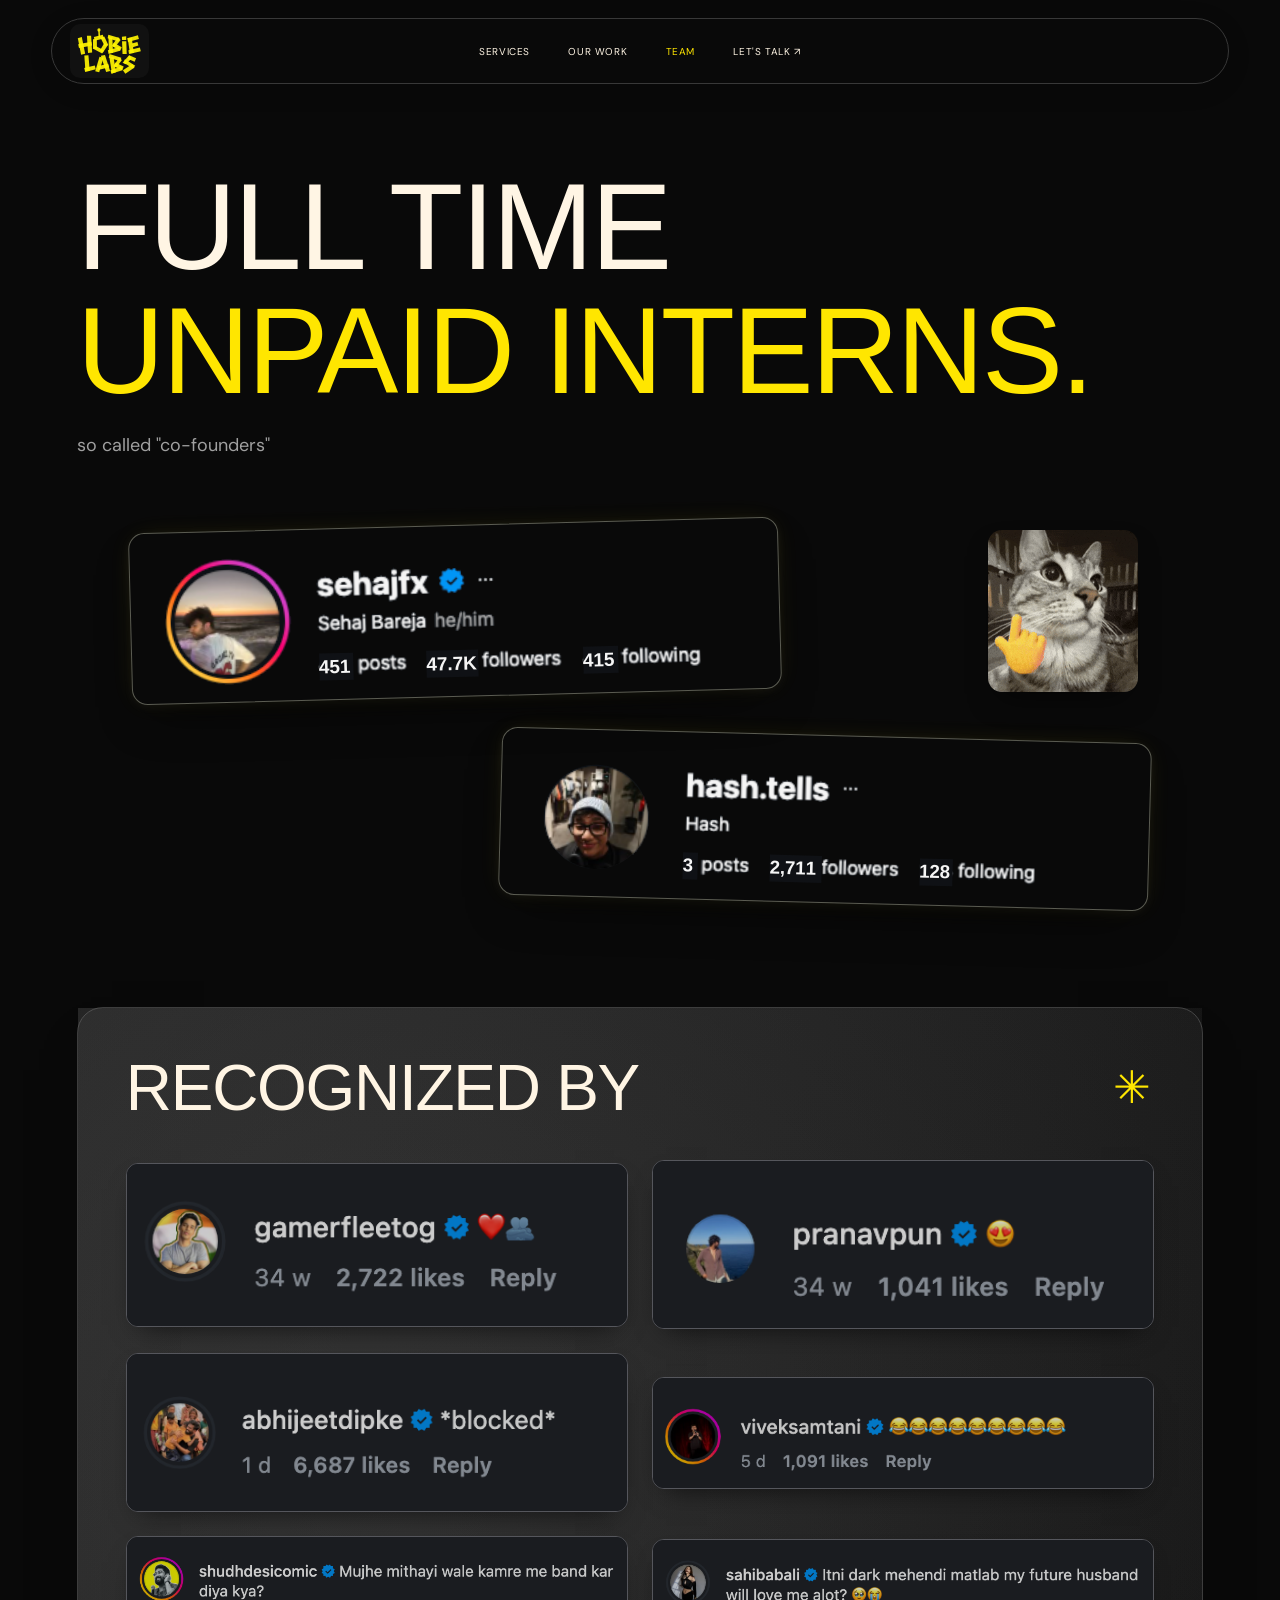
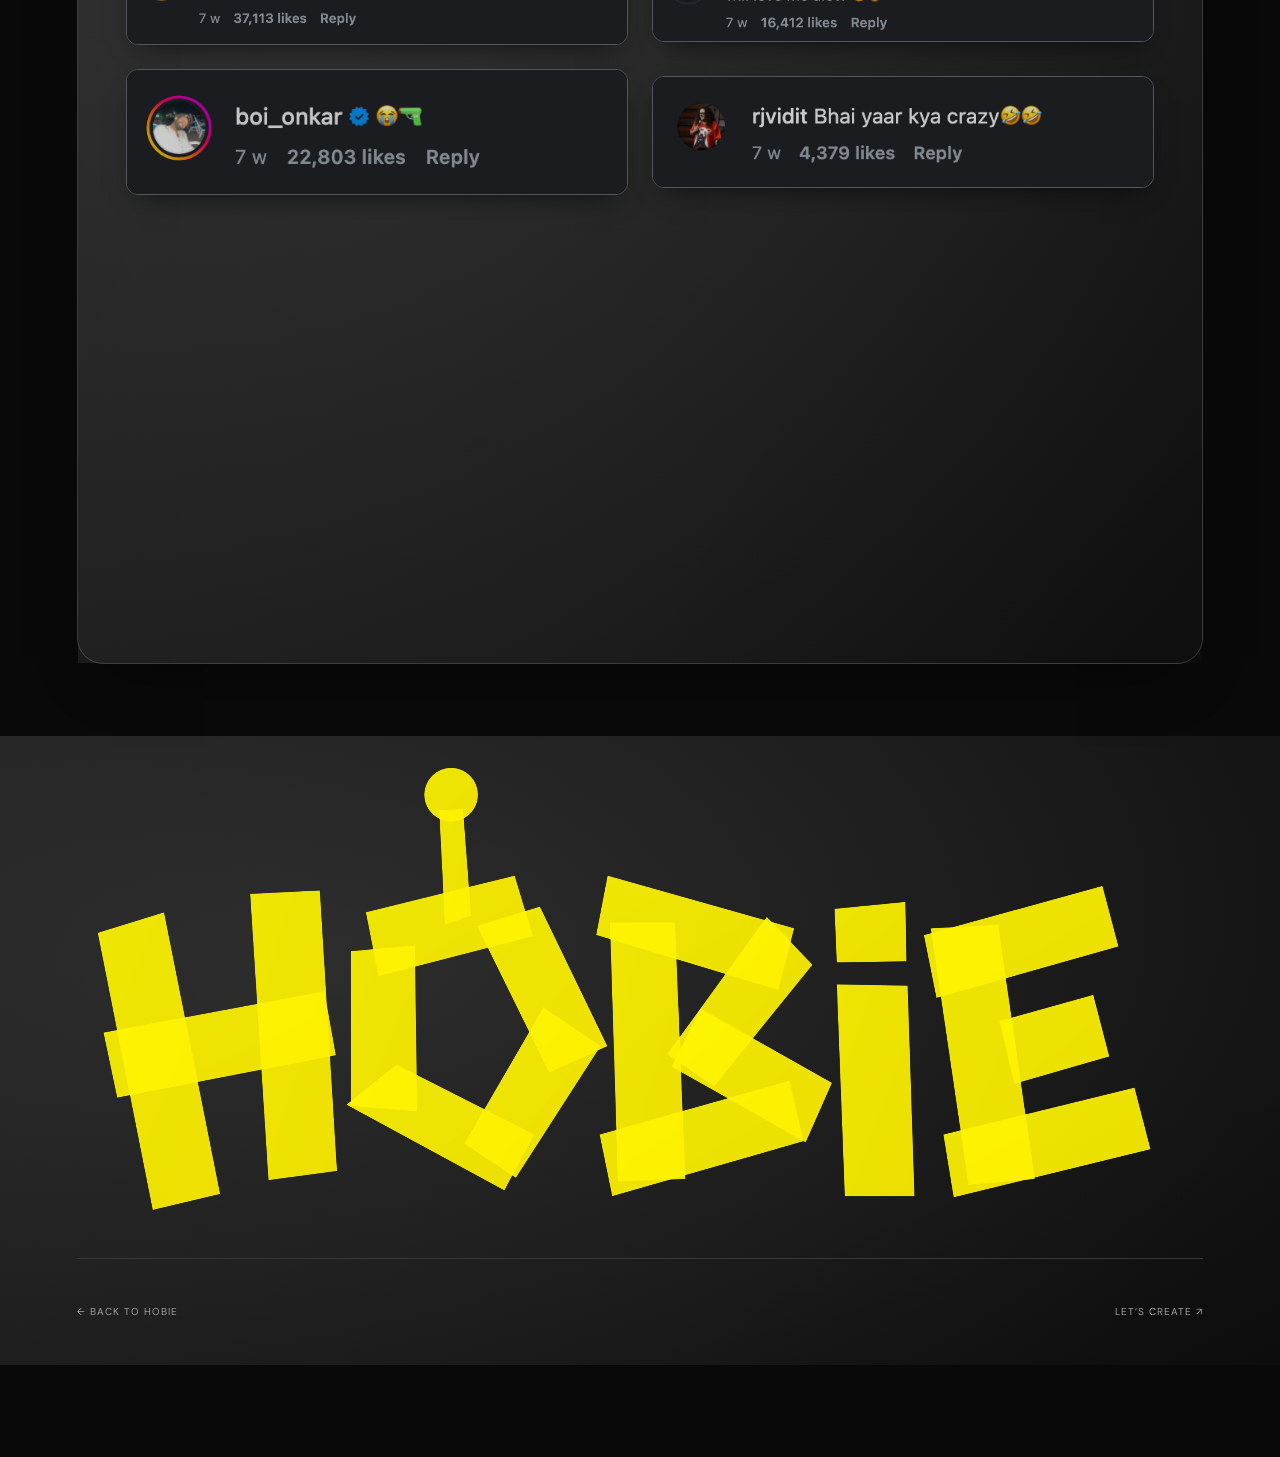
==== commit 983851a0: "Keep SEO metadata without adding visible marketing copy" ====
--- a/full-time-unpaid-interns.html
+++ b/full-time-unpaid-interns.html
@@ -1,5 +1,5 @@
 <!doctype html>
-<html lang="en" data-theme="dark"><head><meta charset="UTF-8"><meta name="viewport" content="width=device-width,initial-scale=1"><title>Meet the Team | Hobie AI Video Production Studio</title><meta name="description" content="Meet Sehaj Bareja and Hash, co-founders of Hobie. Explore the people behind our AI video production, commercials and brand films for businesses across India."><link rel="stylesheet" href="style.css"><link rel="stylesheet" href="interns.css"><meta name="robots" content="index,follow,max-image-preview:large,max-video-preview:-1"><meta name="theme-color" content="#101010"><meta property="og:type" content="website"><meta property="og:site_name" content="Hobie"><meta property="og:locale" content="en_IN"><meta property="og:title" content="Meet the Team | Hobie AI Video Production Studio"><meta property="og:description" content="Meet Sehaj Bareja and Hash, co-founders of Hobie. Explore the people behind our AI video production, commercials and brand films for businesses across India."><meta name="twitter:card" content="summary"><meta name="twitter:title" content="Meet the Team | Hobie AI Video Production Studio"><meta name="twitter:description" content="Meet Sehaj Bareja and Hash, co-founders of Hobie. Explore the people behind our AI video production, commercials and brand films for businesses across India."><script type="application/ld+json">{"@context":"https://schema.org","@graph":[{"@type":"Organization","name":"Hobie","alternateName":"Hobie Labs","email":"collab@hobielabs.com","sameAs":["https://www.instagram.com/hobie.labs/"],"description":"Pan-India AI video production for brands, including Mumbai and Bengaluru.","@id":"https://hobielabs.com/#organization","url":"https://hobielabs.com/","logo":"https://hobielabs.com/assets/hobie-original.png"},{"@type":"AboutPage","name":"The Hobie team","about":{"@type":"Organization","name":"Hobie","alternateName":"Hobie Labs","email":"collab@hobielabs.com","sameAs":["https://www.instagram.com/hobie.labs/"],"description":"Pan-India AI video production for brands, including Mumbai and Bengaluru.","@id":"https://hobielabs.com/#organization","url":"https://hobielabs.com/","logo":"https://hobielabs.com/assets/hobie-original.png"},"mentions":[{"@type":"Person","name":"Sehaj Bareja","sameAs":"https://www.instagram.com/sehajfx/"},{"@type":"Person","name":"Hash","sameAs":"https://www.instagram.com/hash.tells/"}],"@id":"https://hobielabs.com/full-time-unpaid-interns.html#webpage","url":"https://hobielabs.com/full-time-unpaid-interns.html"}]}</script><link rel="canonical" href="https://hobielabs.com/full-time-unpaid-interns.html"><meta property="og:url" content="https://hobielabs.com/full-time-unpaid-interns.html"><meta property="og:image" content="https://hobielabs.com/assets/header-web-poster.jpg"><meta property="og:image:alt" content="Hobie AI video production showreel"><meta name="twitter:image" content="https://hobielabs.com/assets/header-web-poster.jpg"></head><body class="interns-page"><header><a class="logo" href="index.html#home" aria-label="Hobie Labs home"><svg xmlns="http://www.w3.org/2000/svg" class="hobie-mark" viewBox="155 265 960 700" aria-hidden="true" focusable="false"><defs><linearGradient id="header-tape" x1="0" y1="0" x2="1" y2="1"><stop stop-color="#fff600"/><stop offset="1" stop-color="#fff000"/></linearGradient></defs><g id="header-letter-H" aria-label="H"><polygon id="header-H-strip-1" points="173,428 231,410 280,656 221,670" fill="url(#header-tape)" opacity="0.92"/><polygon id="header-H-strip-2" points="306,394 367,391 382,636 322,644" fill="url(#header-tape)" opacity="0.92"/><polygon id="header-H-strip-3" points="178,515 371,479 381,535 190,572" fill="url(#header-tape)" opacity="0.92"/></g><g id="header-letter-O" aria-label="O"><polygon id="header-O-strip-1" points="394,444 450,439 452,584 394,579" fill="url(#header-tape)" opacity="0.92"/><polygon id="header-O-strip-2" points="407,410 537,378 553,431 418,466" fill="url(#header-tape)" opacity="0.92"/><polygon id="header-O-strip-3" points="504,422 559,405 618,527 567,550" fill="url(#header-tape)" opacity="0.92"/><polygon id="header-O-strip-4" points="562,493 612,527 538,642 493,612" fill="url(#header-tape)" opacity="0.92"/><polygon id="header-O-strip-5" points="390,578 434,543 554,604 528,653" fill="url(#header-tape)" opacity="0.92"/></g><g id="header-letter-antenna" aria-label="antenna"><polygon id="header-antenna-strip-1" points="471,321 492,320 499,413 476,421" fill="url(#header-tape)" opacity="0.92"/><circle id="header-antenna-tip" cx="481.5" cy="307.5" r="23.5" fill="url(#header-tape)" opacity="0.92"/></g><g id="header-letter-B-top" aria-label="B-top"><polygon id="header-B-top-strip-1" points="620,419 677,419 686,643 627,645" fill="url(#header-tape)" opacity="0.92"/><polygon id="header-B-top-strip-2" points="618,378 781,424 767,478 608,430" fill="url(#header-tape)" opacity="0.92"/><polygon id="header-B-top-strip-3" points="757,414 797,456 711,562 670,534" fill="url(#header-tape)" opacity="0.92"/><polygon id="header-B-top-strip-4" points="699,494 814,559 791,611 674,545" fill="url(#header-tape)" opacity="0.92"/><polygon id="header-B-top-strip-5" points="611,604 777,557 789,610 622,658" fill="url(#header-tape)" opacity="0.92"/></g><g id="header-letter-i" aria-label="i"><polygon id="header-i-strip-1" points="816,407 878,401 879,453 818,454" fill="url(#header-tape)" opacity="0.92"/><polygon id="header-i-strip-2" points="818,473 880,474 886,658 825,658" fill="url(#header-tape)" opacity="0.92"/></g><g id="header-letter-E" aria-label="E"><polygon id="header-E-strip-1" points="900,424 959,421 991,643 933,648" fill="url(#header-tape)" opacity="0.92"/><polygon id="header-E-strip-2" points="894,430 1050,387 1064,440 905,485" fill="url(#header-tape)" opacity="0.92"/><polygon id="header-E-strip-3" points="960,505 1042,482 1056,536 973,560" fill="url(#header-tape)" opacity="0.92"/><polygon id="header-E-strip-4" points="911,604 1078,563 1092,617 920,659" fill="url(#header-tape)" opacity="0.92"/></g><g id="header-letter-L" aria-label="L"><polygon id="header-L-strip-1" points="268,682 328,677 347,905 284,911" fill="url(#header-tape)" opacity="0.92"/><polygon id="header-L-strip-2" points="266,864 421,827 435,882 280,921" fill="url(#header-tape)" opacity="0.92"/></g><g id="header-letter-A" aria-label="A"><polygon id="header-A-strip-1" points="489,699 546,714 485,924 427,910" fill="url(#header-tape)" opacity="0.92"/><polygon id="header-A-strip-2" points="509,686 569,673 644,905 586,922" fill="url(#header-tape)" opacity="0.92"/><polygon id="header-A-strip-3" points="458,837 616,801 630,853 471,891" fill="url(#header-tape)" opacity="0.92"/></g><g id="header-letter-B-bottom" aria-label="B-bottom"><polygon id="header-B-bottom-strip-1" points="634,712 693,702 730,926 671,943" fill="url(#header-tape)" opacity="0.92"/><polygon id="header-B-bottom-strip-2" points="634,659 807,713 796,766 624,713" fill="url(#header-tape)" opacity="0.92"/><polygon id="header-B-bottom-strip-3" points="774,708 816,747 738,853 695,834" fill="url(#header-tape)" opacity="0.92"/><polygon id="header-B-bottom-strip-4" points="719,784 842,840 822,894 697,837" fill="url(#header-tape)" opacity="0.92"/><polygon id="header-B-bottom-strip-5" points="649,895 807,841 823,894 661,948" fill="url(#header-tape)" opacity="0.92"/></g><g id="header-letter-S" aria-label="S"><polygon id="header-S-strip-1" points="921,677 955,727 870,808 825,785" fill="url(#header-tape)" opacity="0.92"/><polygon id="header-S-strip-2" points="922,678 1023,722 1001,773 900,729" fill="url(#header-tape)" opacity="0.92"/><polygon id="header-S-strip-3" points="859,734 1011,830 977,871 843,787" fill="url(#header-tape)" opacity="0.92"/><polygon id="header-S-strip-4" points="969,805 1000,855 866,946 831,896" fill="url(#header-tape)" opacity="0.92"/></g></svg></a><nav aria-label="Main navigation"><a href="index.html#about">SERVICES</a><a href="index.html#work">OUR WORK</a><a class="interns-nav active" aria-current="page" href="full-time-unpaid-interns.html" aria-label="Team"><span class="interns-nav-long">TEAM</span><span class="interns-nav-short" aria-hidden="true">TEAM</span></a><a href="index.html#contact">LET'S TALK ↗</a></nav></header>
+<html lang="en" data-theme="dark"><head><meta charset="UTF-8"><meta name="viewport" content="width=device-width,initial-scale=1"><title>Meet the Team | Hobie AI Video Production Studio</title><meta name="description" content="Meet Sehaj Bareja and Hash, co-founders of Hobie. Explore the people behind our AI video production, commercials and brand films for businesses across India."><link rel="stylesheet" href="style.css"><link rel="stylesheet" href="interns.css"><meta name="robots" content="index,follow,max-image-preview:large,max-video-preview:-1"><meta name="theme-color" content="#101010"><meta property="og:type" content="website"><meta property="og:site_name" content="Hobie"><meta property="og:locale" content="en_IN"><meta property="og:title" content=""><meta property="og:description" content=""><meta name="twitter:card" content="summary_large_image"><meta name="twitter:title" content=""><meta name="twitter:description" content=""><script type="application/ld+json">{"@context":"https://schema.org","@graph":[{"@type":"Organization","name":"Hobie","alternateName":"Hobie Labs","email":"collab@hobielabs.com","sameAs":["https://www.instagram.com/hobie.labs/"],"description":"Pan-India AI video production for brands, including Mumbai and Bengaluru.","@id":"https://hobielabs.com/#organization","url":"https://hobielabs.com/","logo":"https://hobielabs.com/assets/hobie-original.png"},{"@type":"AboutPage","name":"The Hobie team","about":{"@type":"Organization","name":"Hobie","alternateName":"Hobie Labs","email":"collab@hobielabs.com","sameAs":["https://www.instagram.com/hobie.labs/"],"description":"Pan-India AI video production for brands, including Mumbai and Bengaluru.","@id":"https://hobielabs.com/#organization","url":"https://hobielabs.com/","logo":"https://hobielabs.com/assets/hobie-original.png"},"mentions":[{"@type":"Person","name":"Sehaj Bareja","sameAs":"https://www.instagram.com/sehajfx/"},{"@type":"Person","name":"Hash","sameAs":"https://www.instagram.com/hash.tells/"}],"@id":"https://hobielabs.com/full-time-unpaid-interns.html#webpage","url":"https://hobielabs.com/full-time-unpaid-interns.html"}]}</script><link rel="canonical" href="https://hobielabs.com/full-time-unpaid-interns.html"><meta property="og:url" content="https://hobielabs.com/full-time-unpaid-interns.html"><meta property="og:image" content="https://hobielabs.com/assets/header-web-poster.jpg"><meta property="og:image:alt" content="Hobie AI video production showreel"><meta name="twitter:image" content="https://hobielabs.com/assets/header-web-poster.jpg"></head><body class="interns-page"><header><a class="logo" href="index.html#home" aria-label="Hobie Labs home"><svg xmlns="http://www.w3.org/2000/svg" class="hobie-mark" viewBox="155 265 960 700" aria-hidden="true" focusable="false"><defs><linearGradient id="header-tape" x1="0" y1="0" x2="1" y2="1"><stop stop-color="#fff600"/><stop offset="1" stop-color="#fff000"/></linearGradient></defs><g id="header-letter-H" aria-label="H"><polygon id="header-H-strip-1" points="173,428 231,410 280,656 221,670" fill="url(#header-tape)" opacity="0.92"/><polygon id="header-H-strip-2" points="306,394 367,391 382,636 322,644" fill="url(#header-tape)" opacity="0.92"/><polygon id="header-H-strip-3" points="178,515 371,479 381,535 190,572" fill="url(#header-tape)" opacity="0.92"/></g><g id="header-letter-O" aria-label="O"><polygon id="header-O-strip-1" points="394,444 450,439 452,584 394,579" fill="url(#header-tape)" opacity="0.92"/><polygon id="header-O-strip-2" points="407,410 537,378 553,431 418,466" fill="url(#header-tape)" opacity="0.92"/><polygon id="header-O-strip-3" points="504,422 559,405 618,527 567,550" fill="url(#header-tape)" opacity="0.92"/><polygon id="header-O-strip-4" points="562,493 612,527 538,642 493,612" fill="url(#header-tape)" opacity="0.92"/><polygon id="header-O-strip-5" points="390,578 434,543 554,604 528,653" fill="url(#header-tape)" opacity="0.92"/></g><g id="header-letter-antenna" aria-label="antenna"><polygon id="header-antenna-strip-1" points="471,321 492,320 499,413 476,421" fill="url(#header-tape)" opacity="0.92"/><circle id="header-antenna-tip" cx="481.5" cy="307.5" r="23.5" fill="url(#header-tape)" opacity="0.92"/></g><g id="header-letter-B-top" aria-label="B-top"><polygon id="header-B-top-strip-1" points="620,419 677,419 686,643 627,645" fill="url(#header-tape)" opacity="0.92"/><polygon id="header-B-top-strip-2" points="618,378 781,424 767,478 608,430" fill="url(#header-tape)" opacity="0.92"/><polygon id="header-B-top-strip-3" points="757,414 797,456 711,562 670,534" fill="url(#header-tape)" opacity="0.92"/><polygon id="header-B-top-strip-4" points="699,494 814,559 791,611 674,545" fill="url(#header-tape)" opacity="0.92"/><polygon id="header-B-top-strip-5" points="611,604 777,557 789,610 622,658" fill="url(#header-tape)" opacity="0.92"/></g><g id="header-letter-i" aria-label="i"><polygon id="header-i-strip-1" points="816,407 878,401 879,453 818,454" fill="url(#header-tape)" opacity="0.92"/><polygon id="header-i-strip-2" points="818,473 880,474 886,658 825,658" fill="url(#header-tape)" opacity="0.92"/></g><g id="header-letter-E" aria-label="E"><polygon id="header-E-strip-1" points="900,424 959,421 991,643 933,648" fill="url(#header-tape)" opacity="0.92"/><polygon id="header-E-strip-2" points="894,430 1050,387 1064,440 905,485" fill="url(#header-tape)" opacity="0.92"/><polygon id="header-E-strip-3" points="960,505 1042,482 1056,536 973,560" fill="url(#header-tape)" opacity="0.92"/><polygon id="header-E-strip-4" points="911,604 1078,563 1092,617 920,659" fill="url(#header-tape)" opacity="0.92"/></g><g id="header-letter-L" aria-label="L"><polygon id="header-L-strip-1" points="268,682 328,677 347,905 284,911" fill="url(#header-tape)" opacity="0.92"/><polygon id="header-L-strip-2" points="266,864 421,827 435,882 280,921" fill="url(#header-tape)" opacity="0.92"/></g><g id="header-letter-A" aria-label="A"><polygon id="header-A-strip-1" points="489,699 546,714 485,924 427,910" fill="url(#header-tape)" opacity="0.92"/><polygon id="header-A-strip-2" points="509,686 569,673 644,905 586,922" fill="url(#header-tape)" opacity="0.92"/><polygon id="header-A-strip-3" points="458,837 616,801 630,853 471,891" fill="url(#header-tape)" opacity="0.92"/></g><g id="header-letter-B-bottom" aria-label="B-bottom"><polygon id="header-B-bottom-strip-1" points="634,712 693,702 730,926 671,943" fill="url(#header-tape)" opacity="0.92"/><polygon id="header-B-bottom-strip-2" points="634,659 807,713 796,766 624,713" fill="url(#header-tape)" opacity="0.92"/><polygon id="header-B-bottom-strip-3" points="774,708 816,747 738,853 695,834" fill="url(#header-tape)" opacity="0.92"/><polygon id="header-B-bottom-strip-4" points="719,784 842,840 822,894 697,837" fill="url(#header-tape)" opacity="0.92"/><polygon id="header-B-bottom-strip-5" points="649,895 807,841 823,894 661,948" fill="url(#header-tape)" opacity="0.92"/></g><g id="header-letter-S" aria-label="S"><polygon id="header-S-strip-1" points="921,677 955,727 870,808 825,785" fill="url(#header-tape)" opacity="0.92"/><polygon id="header-S-strip-2" points="922,678 1023,722 1001,773 900,729" fill="url(#header-tape)" opacity="0.92"/><polygon id="header-S-strip-3" points="859,734 1011,830 977,871 843,787" fill="url(#header-tape)" opacity="0.92"/><polygon id="header-S-strip-4" points="969,805 1000,855 866,946 831,896" fill="url(#header-tape)" opacity="0.92"/></g></svg></a><nav aria-label="Main navigation"><a href="index.html#about">SERVICES</a><a href="index.html#work">OUR WORK</a><a class="interns-nav active" aria-current="page" href="full-time-unpaid-interns.html" aria-label="Team"><span class="interns-nav-long">TEAM</span><span class="interns-nav-short" aria-hidden="true">TEAM</span></a><a href="index.html#contact">LET'S TALK ↗</a></nav></header>
 <svg class="profile-filter-defs" width="0" height="0" aria-hidden="true" focusable="false"><defs><filter id="profile-remove-bg" color-interpolation-filters="sRGB"><feComponentTransfer result="key"><feFuncR type="discrete" tableValues="1 1 1 1 1 1 1 1 0 0 0 0 0 0 0 0 0 0 0 0 0 0 0 1 1 1 1 1 1 1 1 1 1 1 1 1 1 1 1 1 1 1 1 1 1 1 1 1 1 1 1 1 1 1 1 1 1 1 1 1 1 1 1 1 1 1 1 1 1 1 1 1 1 1 1 1 1 1 1 1 1 1 1 1 1 1 1 1 1 1 1 1 1 1 1 1 1 1 1 1 1 1 1 1 1 1 1 1 1 1 1 1 1 1 1 1 1 1 1 1 1 1 1 1 1 1 1 1 1 1 1 1 1 1 1 1 1 1 1 1 1 1 1 1 1 1 1 1 1 1 1 1 1 1 1 1 1 1 1 1 1 1 1 1 1 1 1 1 1 1 1 1 1 1 1 1 1 1 1 1 1 1 1 1 1 1 1 1 1 1 1 1 1 1 1 1 1 1 1 1 1 1 1 1 1 1 1 1 1 1 1 1 1 1 1 1 1 1 1 1 1 1 1 1 1 1 1 1 1 1 1 1 1 1 1 1 1 1 1 1 1 1 1 1 1 1 1 1 1 1 1 1 1 1 1 1"/><feFuncG type="discrete" tableValues="1 1 1 1 1 1 1 1 1 1 0 0 0 0 0 0 0 0 0 0 0 0 0 0 0 1 1 1 1 1 1 1 1 1 1 1 1 1 1 1 1 1 1 1 1 1 1 1 1 1 1 1 1 1 1 1 1 1 1 1 1 1 1 1 1 1 1 1 1 1 1 1 1 1 1 1 1 1 1 1 1 1 1 1 1 1 1 1 1 1 1 1 1 1 1 1 1 1 1 1 1 1 1 1 1 1 1 1 1 1 1 1 1 1 1 1 1 1 1 1 1 1 1 1 1 1 1 1 1 1 1 1 1 1 1 1 1 1 1 1 1 1 1 1 1 1 1 1 1 1 1 1 1 1 1 1 1 1 1 1 1 1 1 1 1 1 1 1 1 1 1 1 1 1 1 1 1 1 1 1 1 1 1 1 1 1 1 1 1 1 1 1 1 1 1 1 1 1 1 1 1 1 1 1 1 1 1 1 1 1 1 1 1 1 1 1 1 1 1 1 1 1 1 1 1 1 1 1 1 1 1 1 1 1 1 1 1 1 1 1 1 1 1 1 1 1 1 1 1 1 1 1 1 1 1 1"/><feFuncB type="discrete" tableValues="1 1 1 1 1 1 1 1 1 1 1 1 1 1 0 0 0 0 0 0 0 0 0 0 0 0 0 0 0 1 1 1 1 1 1 1 1 1 1 1 1 1 1 1 1 1 1 1 1 1 1 1 1 1 1 1 1 1 1 1 1 1 1 1 1 1 1 1 1 1 1 1 1 1 1 1 1 1 1 1 1 1 1 1 1 1 1 1 1 1 1 1 1 1 1 1 1 1 1 1 1 1 1 1 1 1 1 1 1 1 1 1 1 1 1 1 1 1 1 1 1 1 1 1 1 1 1 1 1 1 1 1 1 1 1 1 1 1 1 1 1 1 1 1 1 1 1 1 1 1 1 1 1 1 1 1 1 1 1 1 1 1 1 1 1 1 1 1 1 1 1 1 1 1 1 1 1 1 1 1 1 1 1 1 1 1 1 1 1 1 1 1 1 1 1 1 1 1 1 1 1 1 1 1 1 1 1 1 1 1 1 1 1 1 1 1 1 1 1 1 1 1 1 1 1 1 1 1 1 1 1 1 1 1 1 1 1 1 1 1 1 1 1 1 1 1 1 1 1 1 1 1 1 1 1 1"/></feComponentTransfer><feColorMatrix in="key" type="matrix" values="0 0 0 0 1 0 0 0 0 1 0 0 0 0 1 1 1 1 0 0" result="key-alpha"/><feComposite in="SourceGraphic" in2="key-alpha" operator="in"/></filter></defs></svg><main class="interns-main"><div class="interns-intro"><h1>FULL TIME<br><span>UNPAID INTERNS.</span></h1><p>so called &quot;co-founders&quot;</p></div><section class="team-profiles" aria-label="Co-founder Instagram profiles"><div class="founders-grid">
 <section class="founder-section profile-sehaj" aria-label="Sehaj Bareja Instagram profile"><a class="profile-image-frame" href="https://www.instagram.com/sehajfx/" target="_blank" rel="noopener noreferrer" aria-label="Visit @sehajfx on Instagram (opens in a new tab)"><img class="profile-keyed-image" src="assets/team-profile-sehajfx.png" width="476" height="125" alt="sehajfx, verified. Sehaj Bareja, he/him. 451 posts, 47.7K followers, 415 following." decoding="async"><img class="profile-photo-preserve" src="assets/team-profile-sehajfx.png" width="476" height="125" alt="" aria-hidden="true" decoding="async"><span class="profile-counter" data-stat="followers" data-count="47700" data-compact="true" aria-hidden="true">47.7K</span><span class="profile-counter" data-stat="posts" data-count="451" aria-hidden="true">451</span><span class="profile-counter" data-stat="following" data-count="415" aria-hidden="true">415</span></a></section>
 <div class="team-cat" aria-label="Animated sigma cat"><img class="team-cat-animated" src="assets/team-sigma-cat.gif" width="220" height="238" alt="A cat making a shushing gesture" loading="lazy" decoding="async"><img class="team-cat-still" src="assets/team-sigma-cat-still.png" width="220" height="238" alt="A cat making a shushing gesture" loading="lazy" decoding="async"></div>
--- a/style.css
+++ b/style.css
@@ -253,12 +253,6 @@
 .cat-dance-toggle{padding:8px 12px;min-height:44px;border:0;border-radius:0;background:transparent;color:var(--accent);font-size:13px;font-weight:600}
 .cat-dance-toggle:hover{color:var(--accent);text-decoration:underline;text-underline-offset:4px}
 
-/* Searchable service context, styled to match the existing black and yellow design. */
-main>.production-intro{padding:64px 7%;display:grid;grid-template-columns:1.1fr 1fr;gap:8%;align-items:center;border-bottom:1px solid var(--line)}
-.production-intro h1{font:400 clamp(38px,4.8vw,72px)/1.03 Impact,'Arial Narrow',sans-serif;letter-spacing:-.02em}.production-intro h1 span{color:var(--accent)}
-.production-intro p{font-size:15px;line-height:1.8;color:var(--muted);max-width:540px}.production-text-link{display:inline-block;margin-top:20px;padding:8px 0;color:var(--accent);font-size:13px;font-weight:600}
-main>.production-questions{display:grid;grid-template-columns:1fr 1.3fr;gap:8%;border-top:1px solid var(--line)}
-#production-questions h2{font:400 clamp(42px,5vw,72px)/1.02 Impact,'Arial Narrow',sans-serif}.production-faqs{min-width:0}
-.production-faqs summary{font:600 16px/1.5 'DM Sans',Arial,sans-serif;letter-spacing:0;padding:22px 0;gap:18px}.production-faqs summary::after{content:'+';margin-left:auto;font-size:24px;color:var(--accent)}.production-faqs details[open]>summary::after{content:'−'}
-.production-faqs p{font-size:14px;line-height:1.8;color:var(--muted);padding:0 0 24px}.production-faqs p a{color:var(--fg);text-decoration:underline;text-underline-offset:3px}
-@media(max-width:760px){main>.production-intro,main>.production-questions{grid-template-columns:minmax(0,1fr);gap:28px;padding:48px 6%}.production-intro p{font-size:14px}.production-faqs summary{font-size:15px}}
+#contact-form button:disabled{opacity:.65;cursor:wait;transform:none}
+#form-email-fallback{margin-top:12px;color:var(--accent);font-size:12px;text-decoration:underline;text-underline-offset:3px}
+#form-email-fallback[hidden]{display:none}
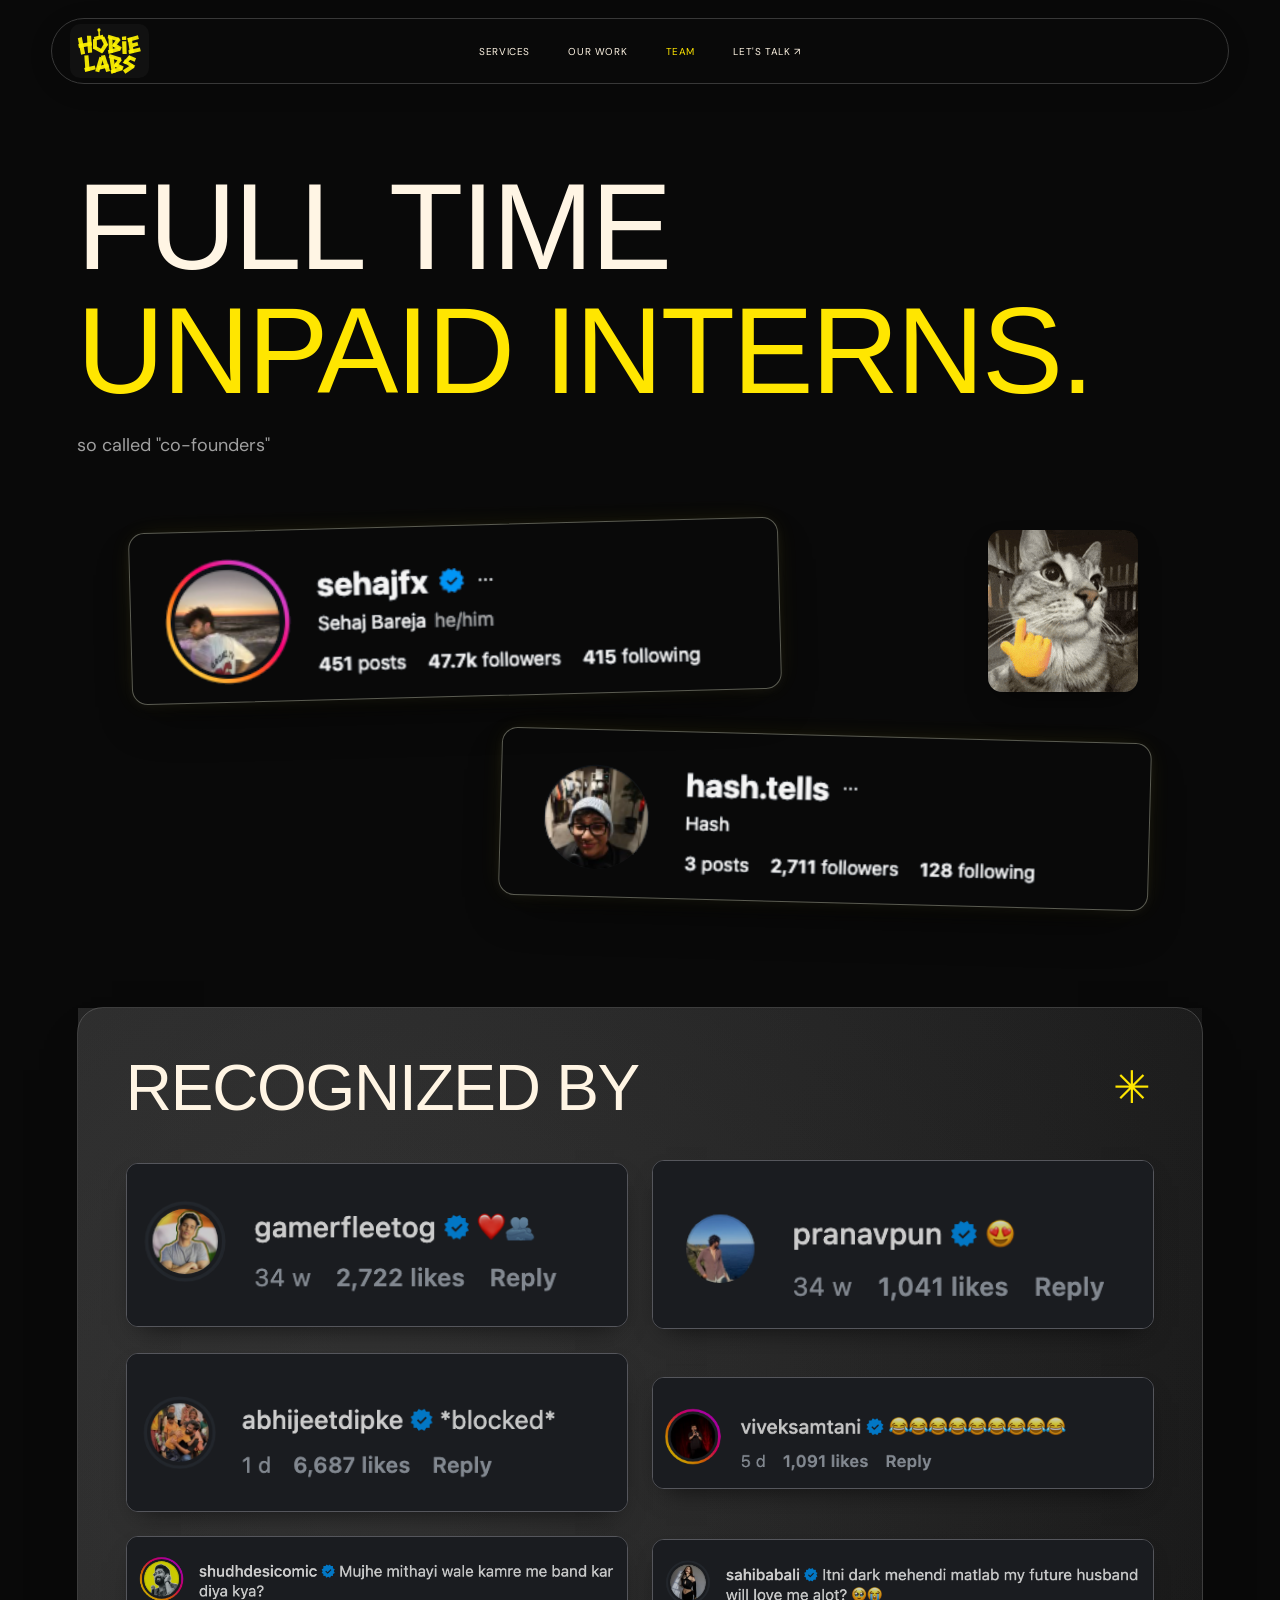
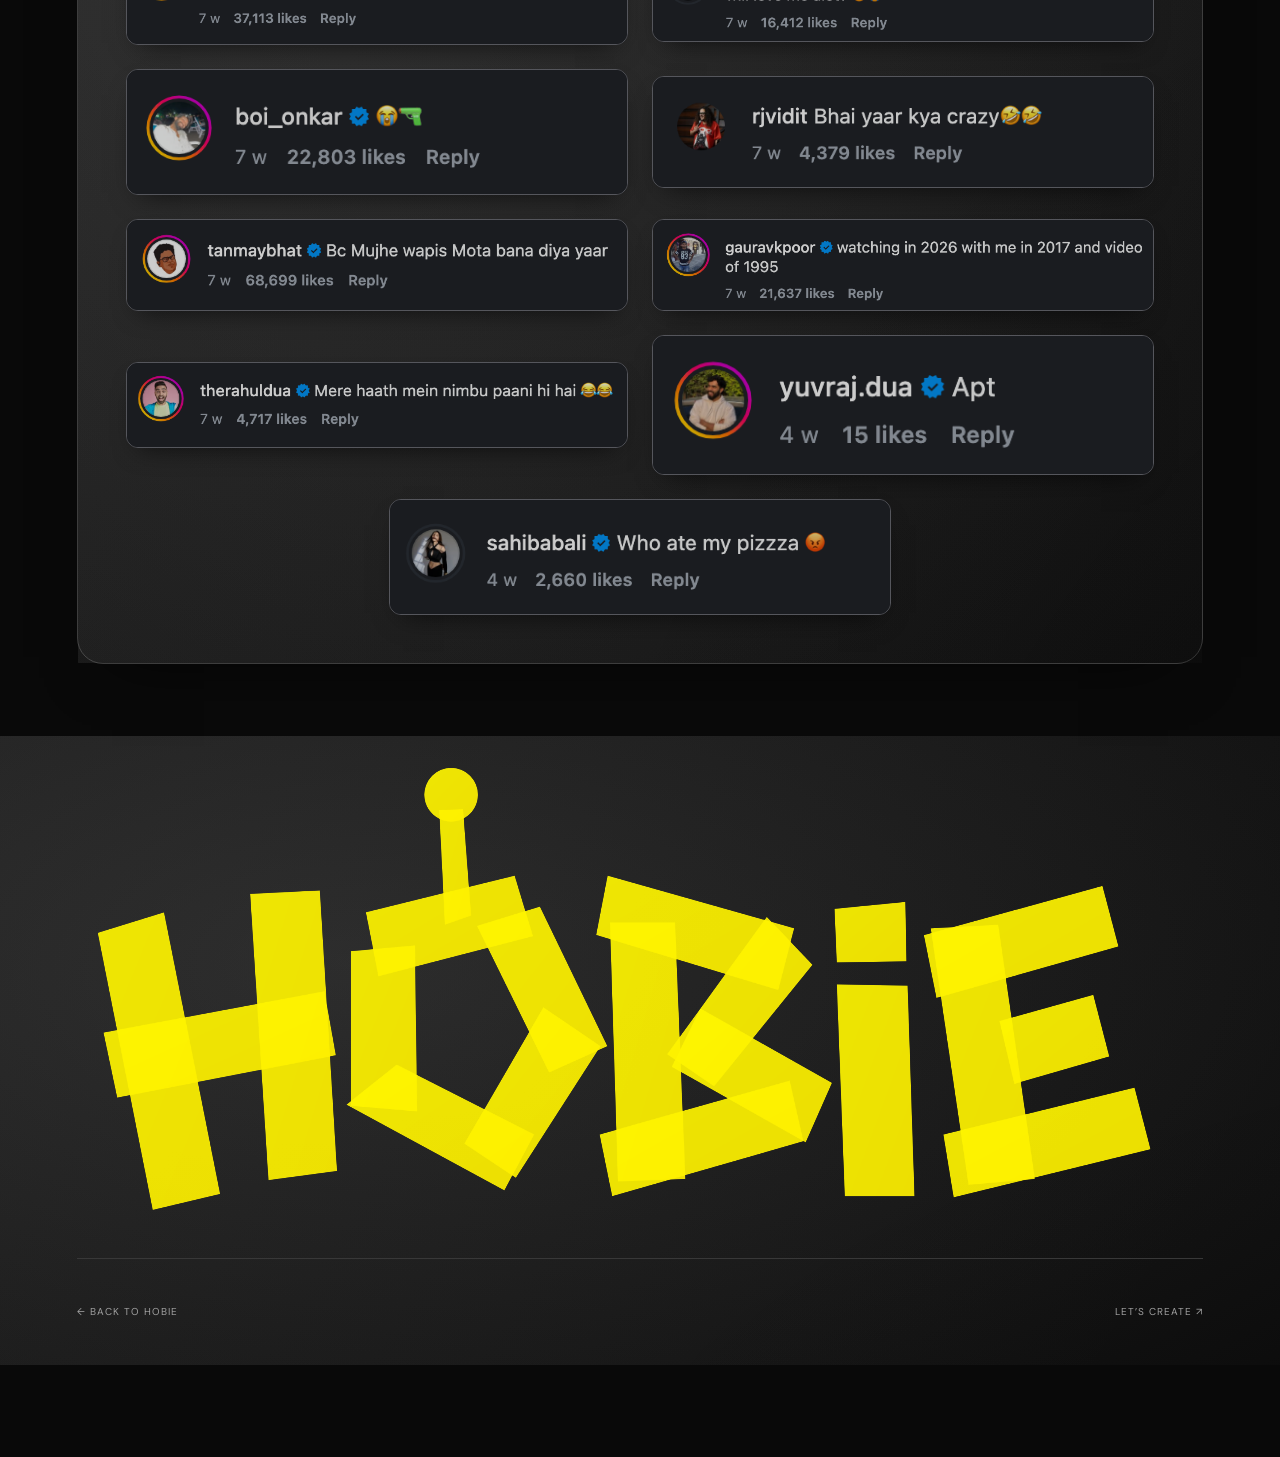
==== commit 82f85d84: "Set Hobie Labs titles and SEO descriptions" ====
--- a/full-time-unpaid-interns.html
+++ b/full-time-unpaid-interns.html
@@ -1,5 +1,5 @@
 <!doctype html>
-<html lang="en" data-theme="dark"><head><meta charset="UTF-8"><meta name="viewport" content="width=device-width,initial-scale=1"><title>Meet the Team | Hobie AI Video Production Studio</title><meta name="description" content="Meet Sehaj Bareja and Hash, co-founders of Hobie. Explore the people behind our AI video production, commercials and brand films for businesses across India."><link rel="stylesheet" href="style.css"><link rel="stylesheet" href="interns.css"><meta name="robots" content="index,follow,max-image-preview:large,max-video-preview:-1"><meta name="theme-color" content="#101010"><meta property="og:type" content="website"><meta property="og:site_name" content="Hobie"><meta property="og:locale" content="en_IN"><meta property="og:title" content=""><meta property="og:description" content=""><meta name="twitter:card" content="summary_large_image"><meta name="twitter:title" content=""><meta name="twitter:description" content=""><script type="application/ld+json">{"@context":"https://schema.org","@graph":[{"@type":"Organization","name":"Hobie","alternateName":"Hobie Labs","email":"collab@hobielabs.com","sameAs":["https://www.instagram.com/hobie.labs/"],"description":"Pan-India AI video production for brands, including Mumbai and Bengaluru.","@id":"https://hobielabs.com/#organization","url":"https://hobielabs.com/","logo":"https://hobielabs.com/assets/hobie-original.png"},{"@type":"AboutPage","name":"The Hobie team","about":{"@type":"Organization","name":"Hobie","alternateName":"Hobie Labs","email":"collab@hobielabs.com","sameAs":["https://www.instagram.com/hobie.labs/"],"description":"Pan-India AI video production for brands, including Mumbai and Bengaluru.","@id":"https://hobielabs.com/#organization","url":"https://hobielabs.com/","logo":"https://hobielabs.com/assets/hobie-original.png"},"mentions":[{"@type":"Person","name":"Sehaj Bareja","sameAs":"https://www.instagram.com/sehajfx/"},{"@type":"Person","name":"Hash","sameAs":"https://www.instagram.com/hash.tells/"}],"@id":"https://hobielabs.com/full-time-unpaid-interns.html#webpage","url":"https://hobielabs.com/full-time-unpaid-interns.html"}]}</script><link rel="canonical" href="https://hobielabs.com/full-time-unpaid-interns.html"><meta property="og:url" content="https://hobielabs.com/full-time-unpaid-interns.html"><meta property="og:image" content="https://hobielabs.com/assets/header-web-poster.jpg"><meta property="og:image:alt" content="Hobie AI video production showreel"><meta name="twitter:image" content="https://hobielabs.com/assets/header-web-poster.jpg"></head><body class="interns-page"><header><a class="logo" href="index.html#home" aria-label="Hobie Labs home"><svg xmlns="http://www.w3.org/2000/svg" class="hobie-mark" viewBox="155 265 960 700" aria-hidden="true" focusable="false"><defs><linearGradient id="header-tape" x1="0" y1="0" x2="1" y2="1"><stop stop-color="#fff600"/><stop offset="1" stop-color="#fff000"/></linearGradient></defs><g id="header-letter-H" aria-label="H"><polygon id="header-H-strip-1" points="173,428 231,410 280,656 221,670" fill="url(#header-tape)" opacity="0.92"/><polygon id="header-H-strip-2" points="306,394 367,391 382,636 322,644" fill="url(#header-tape)" opacity="0.92"/><polygon id="header-H-strip-3" points="178,515 371,479 381,535 190,572" fill="url(#header-tape)" opacity="0.92"/></g><g id="header-letter-O" aria-label="O"><polygon id="header-O-strip-1" points="394,444 450,439 452,584 394,579" fill="url(#header-tape)" opacity="0.92"/><polygon id="header-O-strip-2" points="407,410 537,378 553,431 418,466" fill="url(#header-tape)" opacity="0.92"/><polygon id="header-O-strip-3" points="504,422 559,405 618,527 567,550" fill="url(#header-tape)" opacity="0.92"/><polygon id="header-O-strip-4" points="562,493 612,527 538,642 493,612" fill="url(#header-tape)" opacity="0.92"/><polygon id="header-O-strip-5" points="390,578 434,543 554,604 528,653" fill="url(#header-tape)" opacity="0.92"/></g><g id="header-letter-antenna" aria-label="antenna"><polygon id="header-antenna-strip-1" points="471,321 492,320 499,413 476,421" fill="url(#header-tape)" opacity="0.92"/><circle id="header-antenna-tip" cx="481.5" cy="307.5" r="23.5" fill="url(#header-tape)" opacity="0.92"/></g><g id="header-letter-B-top" aria-label="B-top"><polygon id="header-B-top-strip-1" points="620,419 677,419 686,643 627,645" fill="url(#header-tape)" opacity="0.92"/><polygon id="header-B-top-strip-2" points="618,378 781,424 767,478 608,430" fill="url(#header-tape)" opacity="0.92"/><polygon id="header-B-top-strip-3" points="757,414 797,456 711,562 670,534" fill="url(#header-tape)" opacity="0.92"/><polygon id="header-B-top-strip-4" points="699,494 814,559 791,611 674,545" fill="url(#header-tape)" opacity="0.92"/><polygon id="header-B-top-strip-5" points="611,604 777,557 789,610 622,658" fill="url(#header-tape)" opacity="0.92"/></g><g id="header-letter-i" aria-label="i"><polygon id="header-i-strip-1" points="816,407 878,401 879,453 818,454" fill="url(#header-tape)" opacity="0.92"/><polygon id="header-i-strip-2" points="818,473 880,474 886,658 825,658" fill="url(#header-tape)" opacity="0.92"/></g><g id="header-letter-E" aria-label="E"><polygon id="header-E-strip-1" points="900,424 959,421 991,643 933,648" fill="url(#header-tape)" opacity="0.92"/><polygon id="header-E-strip-2" points="894,430 1050,387 1064,440 905,485" fill="url(#header-tape)" opacity="0.92"/><polygon id="header-E-strip-3" points="960,505 1042,482 1056,536 973,560" fill="url(#header-tape)" opacity="0.92"/><polygon id="header-E-strip-4" points="911,604 1078,563 1092,617 920,659" fill="url(#header-tape)" opacity="0.92"/></g><g id="header-letter-L" aria-label="L"><polygon id="header-L-strip-1" points="268,682 328,677 347,905 284,911" fill="url(#header-tape)" opacity="0.92"/><polygon id="header-L-strip-2" points="266,864 421,827 435,882 280,921" fill="url(#header-tape)" opacity="0.92"/></g><g id="header-letter-A" aria-label="A"><polygon id="header-A-strip-1" points="489,699 546,714 485,924 427,910" fill="url(#header-tape)" opacity="0.92"/><polygon id="header-A-strip-2" points="509,686 569,673 644,905 586,922" fill="url(#header-tape)" opacity="0.92"/><polygon id="header-A-strip-3" points="458,837 616,801 630,853 471,891" fill="url(#header-tape)" opacity="0.92"/></g><g id="header-letter-B-bottom" aria-label="B-bottom"><polygon id="header-B-bottom-strip-1" points="634,712 693,702 730,926 671,943" fill="url(#header-tape)" opacity="0.92"/><polygon id="header-B-bottom-strip-2" points="634,659 807,713 796,766 624,713" fill="url(#header-tape)" opacity="0.92"/><polygon id="header-B-bottom-strip-3" points="774,708 816,747 738,853 695,834" fill="url(#header-tape)" opacity="0.92"/><polygon id="header-B-bottom-strip-4" points="719,784 842,840 822,894 697,837" fill="url(#header-tape)" opacity="0.92"/><polygon id="header-B-bottom-strip-5" points="649,895 807,841 823,894 661,948" fill="url(#header-tape)" opacity="0.92"/></g><g id="header-letter-S" aria-label="S"><polygon id="header-S-strip-1" points="921,677 955,727 870,808 825,785" fill="url(#header-tape)" opacity="0.92"/><polygon id="header-S-strip-2" points="922,678 1023,722 1001,773 900,729" fill="url(#header-tape)" opacity="0.92"/><polygon id="header-S-strip-3" points="859,734 1011,830 977,871 843,787" fill="url(#header-tape)" opacity="0.92"/><polygon id="header-S-strip-4" points="969,805 1000,855 866,946 831,896" fill="url(#header-tape)" opacity="0.92"/></g></svg></a><nav aria-label="Main navigation"><a href="index.html#about">SERVICES</a><a href="index.html#work">OUR WORK</a><a class="interns-nav active" aria-current="page" href="full-time-unpaid-interns.html" aria-label="Team"><span class="interns-nav-long">TEAM</span><span class="interns-nav-short" aria-hidden="true">TEAM</span></a><a href="index.html#contact">LET'S TALK ↗</a></nav></header>
+<html lang="en" data-theme="dark"><head><meta charset="UTF-8"><meta name="viewport" content="width=device-width,initial-scale=1"><title>Hobie Labs</title><meta name="description" content="Meet the co-founders of Hobie Labs, an AI video production agency creating AI commercials, ads and brand films for brands across India."><link rel="stylesheet" href="style.css"><link rel="stylesheet" href="interns.css"><meta name="robots" content="index,follow,max-image-preview:large,max-video-preview:-1"><meta name="theme-color" content="#101010"><meta property="og:type" content="website"><meta property="og:site_name" content="Hobie Labs"><meta property="og:locale" content="en_IN"><meta property="og:title" content="Hobie Labs"><meta property="og:description" content="Meet the co-founders of Hobie Labs, an AI video production agency creating AI commercials, ads and brand films for brands across India."><meta name="twitter:card" content="summary_large_image"><meta name="twitter:title" content="Hobie Labs"><meta name="twitter:description" content="Meet the co-founders of Hobie Labs, an AI video production agency creating AI commercials, ads and brand films for brands across India."><script type="application/ld+json">{"@context":"https://schema.org","@graph":[{"@type":"Organization","name":"Hobie","alternateName":"Hobie Labs","email":"collab@hobielabs.com","sameAs":["https://www.instagram.com/hobie.labs/"],"description":"Pan-India AI video production for brands, including Mumbai and Bengaluru.","@id":"https://hobielabs.com/#organization","url":"https://hobielabs.com/","logo":"https://hobielabs.com/assets/hobie-original.png"},{"@type":"AboutPage","name":"The Hobie team","about":{"@type":"Organization","name":"Hobie","alternateName":"Hobie Labs","email":"collab@hobielabs.com","sameAs":["https://www.instagram.com/hobie.labs/"],"description":"Pan-India AI video production for brands, including Mumbai and Bengaluru.","@id":"https://hobielabs.com/#organization","url":"https://hobielabs.com/","logo":"https://hobielabs.com/assets/hobie-original.png"},"mentions":[{"@type":"Person","name":"Sehaj Bareja","sameAs":"https://www.instagram.com/sehajfx/"},{"@type":"Person","name":"Hash","sameAs":"https://www.instagram.com/hash.tells/"}],"@id":"https://hobielabs.com/full-time-unpaid-interns.html#webpage","url":"https://hobielabs.com/full-time-unpaid-interns.html"}]}</script><link rel="canonical" href="https://hobielabs.com/full-time-unpaid-interns.html"><meta property="og:url" content="https://hobielabs.com/full-time-unpaid-interns.html"><meta property="og:image" content="https://hobielabs.com/assets/header-web-poster.jpg"><meta property="og:image:alt" content="Hobie AI video production showreel"><meta name="twitter:image" content="https://hobielabs.com/assets/header-web-poster.jpg"></head><body class="interns-page"><header><a class="logo" href="index.html#home" aria-label="Hobie Labs home"><svg xmlns="http://www.w3.org/2000/svg" class="hobie-mark" viewBox="155 265 960 700" aria-hidden="true" focusable="false"><defs><linearGradient id="header-tape" x1="0" y1="0" x2="1" y2="1"><stop stop-color="#fff600"/><stop offset="1" stop-color="#fff000"/></linearGradient></defs><g id="header-letter-H" aria-label="H"><polygon id="header-H-strip-1" points="173,428 231,410 280,656 221,670" fill="url(#header-tape)" opacity="0.92"/><polygon id="header-H-strip-2" points="306,394 367,391 382,636 322,644" fill="url(#header-tape)" opacity="0.92"/><polygon id="header-H-strip-3" points="178,515 371,479 381,535 190,572" fill="url(#header-tape)" opacity="0.92"/></g><g id="header-letter-O" aria-label="O"><polygon id="header-O-strip-1" points="394,444 450,439 452,584 394,579" fill="url(#header-tape)" opacity="0.92"/><polygon id="header-O-strip-2" points="407,410 537,378 553,431 418,466" fill="url(#header-tape)" opacity="0.92"/><polygon id="header-O-strip-3" points="504,422 559,405 618,527 567,550" fill="url(#header-tape)" opacity="0.92"/><polygon id="header-O-strip-4" points="562,493 612,527 538,642 493,612" fill="url(#header-tape)" opacity="0.92"/><polygon id="header-O-strip-5" points="390,578 434,543 554,604 528,653" fill="url(#header-tape)" opacity="0.92"/></g><g id="header-letter-antenna" aria-label="antenna"><polygon id="header-antenna-strip-1" points="471,321 492,320 499,413 476,421" fill="url(#header-tape)" opacity="0.92"/><circle id="header-antenna-tip" cx="481.5" cy="307.5" r="23.5" fill="url(#header-tape)" opacity="0.92"/></g><g id="header-letter-B-top" aria-label="B-top"><polygon id="header-B-top-strip-1" points="620,419 677,419 686,643 627,645" fill="url(#header-tape)" opacity="0.92"/><polygon id="header-B-top-strip-2" points="618,378 781,424 767,478 608,430" fill="url(#header-tape)" opacity="0.92"/><polygon id="header-B-top-strip-3" points="757,414 797,456 711,562 670,534" fill="url(#header-tape)" opacity="0.92"/><polygon id="header-B-top-strip-4" points="699,494 814,559 791,611 674,545" fill="url(#header-tape)" opacity="0.92"/><polygon id="header-B-top-strip-5" points="611,604 777,557 789,610 622,658" fill="url(#header-tape)" opacity="0.92"/></g><g id="header-letter-i" aria-label="i"><polygon id="header-i-strip-1" points="816,407 878,401 879,453 818,454" fill="url(#header-tape)" opacity="0.92"/><polygon id="header-i-strip-2" points="818,473 880,474 886,658 825,658" fill="url(#header-tape)" opacity="0.92"/></g><g id="header-letter-E" aria-label="E"><polygon id="header-E-strip-1" points="900,424 959,421 991,643 933,648" fill="url(#header-tape)" opacity="0.92"/><polygon id="header-E-strip-2" points="894,430 1050,387 1064,440 905,485" fill="url(#header-tape)" opacity="0.92"/><polygon id="header-E-strip-3" points="960,505 1042,482 1056,536 973,560" fill="url(#header-tape)" opacity="0.92"/><polygon id="header-E-strip-4" points="911,604 1078,563 1092,617 920,659" fill="url(#header-tape)" opacity="0.92"/></g><g id="header-letter-L" aria-label="L"><polygon id="header-L-strip-1" points="268,682 328,677 347,905 284,911" fill="url(#header-tape)" opacity="0.92"/><polygon id="header-L-strip-2" points="266,864 421,827 435,882 280,921" fill="url(#header-tape)" opacity="0.92"/></g><g id="header-letter-A" aria-label="A"><polygon id="header-A-strip-1" points="489,699 546,714 485,924 427,910" fill="url(#header-tape)" opacity="0.92"/><polygon id="header-A-strip-2" points="509,686 569,673 644,905 586,922" fill="url(#header-tape)" opacity="0.92"/><polygon id="header-A-strip-3" points="458,837 616,801 630,853 471,891" fill="url(#header-tape)" opacity="0.92"/></g><g id="header-letter-B-bottom" aria-label="B-bottom"><polygon id="header-B-bottom-strip-1" points="634,712 693,702 730,926 671,943" fill="url(#header-tape)" opacity="0.92"/><polygon id="header-B-bottom-strip-2" points="634,659 807,713 796,766 624,713" fill="url(#header-tape)" opacity="0.92"/><polygon id="header-B-bottom-strip-3" points="774,708 816,747 738,853 695,834" fill="url(#header-tape)" opacity="0.92"/><polygon id="header-B-bottom-strip-4" points="719,784 842,840 822,894 697,837" fill="url(#header-tape)" opacity="0.92"/><polygon id="header-B-bottom-strip-5" points="649,895 807,841 823,894 661,948" fill="url(#header-tape)" opacity="0.92"/></g><g id="header-letter-S" aria-label="S"><polygon id="header-S-strip-1" points="921,677 955,727 870,808 825,785" fill="url(#header-tape)" opacity="0.92"/><polygon id="header-S-strip-2" points="922,678 1023,722 1001,773 900,729" fill="url(#header-tape)" opacity="0.92"/><polygon id="header-S-strip-3" points="859,734 1011,830 977,871 843,787" fill="url(#header-tape)" opacity="0.92"/><polygon id="header-S-strip-4" points="969,805 1000,855 866,946 831,896" fill="url(#header-tape)" opacity="0.92"/></g></svg></a><nav aria-label="Main navigation"><a href="index.html#about">SERVICES</a><a href="index.html#work">OUR WORK</a><a class="interns-nav active" aria-current="page" href="full-time-unpaid-interns.html" aria-label="Team"><span class="interns-nav-long">TEAM</span><span class="interns-nav-short" aria-hidden="true">TEAM</span></a><a href="index.html#contact">LET'S TALK ↗</a></nav></header>
 <svg class="profile-filter-defs" width="0" height="0" aria-hidden="true" focusable="false"><defs><filter id="profile-remove-bg" color-interpolation-filters="sRGB"><feComponentTransfer result="key"><feFuncR type="discrete" tableValues="1 1 1 1 1 1 1 1 0 0 0 0 0 0 0 0 0 0 0 0 0 0 0 1 1 1 1 1 1 1 1 1 1 1 1 1 1 1 1 1 1 1 1 1 1 1 1 1 1 1 1 1 1 1 1 1 1 1 1 1 1 1 1 1 1 1 1 1 1 1 1 1 1 1 1 1 1 1 1 1 1 1 1 1 1 1 1 1 1 1 1 1 1 1 1 1 1 1 1 1 1 1 1 1 1 1 1 1 1 1 1 1 1 1 1 1 1 1 1 1 1 1 1 1 1 1 1 1 1 1 1 1 1 1 1 1 1 1 1 1 1 1 1 1 1 1 1 1 1 1 1 1 1 1 1 1 1 1 1 1 1 1 1 1 1 1 1 1 1 1 1 1 1 1 1 1 1 1 1 1 1 1 1 1 1 1 1 1 1 1 1 1 1 1 1 1 1 1 1 1 1 1 1 1 1 1 1 1 1 1 1 1 1 1 1 1 1 1 1 1 1 1 1 1 1 1 1 1 1 1 1 1 1 1 1 1 1 1 1 1 1 1 1 1 1 1 1 1 1 1 1 1 1 1 1 1"/><feFuncG type="discrete" tableValues="1 1 1 1 1 1 1 1 1 1 0 0 0 0 0 0 0 0 0 0 0 0 0 0 0 1 1 1 1 1 1 1 1 1 1 1 1 1 1 1 1 1 1 1 1 1 1 1 1 1 1 1 1 1 1 1 1 1 1 1 1 1 1 1 1 1 1 1 1 1 1 1 1 1 1 1 1 1 1 1 1 1 1 1 1 1 1 1 1 1 1 1 1 1 1 1 1 1 1 1 1 1 1 1 1 1 1 1 1 1 1 1 1 1 1 1 1 1 1 1 1 1 1 1 1 1 1 1 1 1 1 1 1 1 1 1 1 1 1 1 1 1 1 1 1 1 1 1 1 1 1 1 1 1 1 1 1 1 1 1 1 1 1 1 1 1 1 1 1 1 1 1 1 1 1 1 1 1 1 1 1 1 1 1 1 1 1 1 1 1 1 1 1 1 1 1 1 1 1 1 1 1 1 1 1 1 1 1 1 1 1 1 1 1 1 1 1 1 1 1 1 1 1 1 1 1 1 1 1 1 1 1 1 1 1 1 1 1 1 1 1 1 1 1 1 1 1 1 1 1 1 1 1 1 1 1"/><feFuncB type="discrete" tableValues="1 1 1 1 1 1 1 1 1 1 1 1 1 1 0 0 0 0 0 0 0 0 0 0 0 0 0 0 0 1 1 1 1 1 1 1 1 1 1 1 1 1 1 1 1 1 1 1 1 1 1 1 1 1 1 1 1 1 1 1 1 1 1 1 1 1 1 1 1 1 1 1 1 1 1 1 1 1 1 1 1 1 1 1 1 1 1 1 1 1 1 1 1 1 1 1 1 1 1 1 1 1 1 1 1 1 1 1 1 1 1 1 1 1 1 1 1 1 1 1 1 1 1 1 1 1 1 1 1 1 1 1 1 1 1 1 1 1 1 1 1 1 1 1 1 1 1 1 1 1 1 1 1 1 1 1 1 1 1 1 1 1 1 1 1 1 1 1 1 1 1 1 1 1 1 1 1 1 1 1 1 1 1 1 1 1 1 1 1 1 1 1 1 1 1 1 1 1 1 1 1 1 1 1 1 1 1 1 1 1 1 1 1 1 1 1 1 1 1 1 1 1 1 1 1 1 1 1 1 1 1 1 1 1 1 1 1 1 1 1 1 1 1 1 1 1 1 1 1 1 1 1 1 1 1 1"/></feComponentTransfer><feColorMatrix in="key" type="matrix" values="0 0 0 0 1 0 0 0 0 1 0 0 0 0 1 1 1 1 0 0" result="key-alpha"/><feComposite in="SourceGraphic" in2="key-alpha" operator="in"/></filter></defs></svg><main class="interns-main"><div class="interns-intro"><h1>FULL TIME<br><span>UNPAID INTERNS.</span></h1><p>so called &quot;co-founders&quot;</p></div><section class="team-profiles" aria-label="Co-founder Instagram profiles"><div class="founders-grid">
 <section class="founder-section profile-sehaj" aria-label="Sehaj Bareja Instagram profile"><a class="profile-image-frame" href="https://www.instagram.com/sehajfx/" target="_blank" rel="noopener noreferrer" aria-label="Visit @sehajfx on Instagram (opens in a new tab)"><img class="profile-keyed-image" src="assets/team-profile-sehajfx.png" width="476" height="125" alt="sehajfx, verified. Sehaj Bareja, he/him. 451 posts, 47.7K followers, 415 following." decoding="async"><img class="profile-photo-preserve" src="assets/team-profile-sehajfx.png" width="476" height="125" alt="" aria-hidden="true" decoding="async"><span class="profile-counter" data-stat="followers" data-count="47700" data-compact="true" aria-hidden="true">47.7K</span><span class="profile-counter" data-stat="posts" data-count="451" aria-hidden="true">451</span><span class="profile-counter" data-stat="following" data-count="415" aria-hidden="true">415</span></a></section>
 <div class="team-cat" aria-label="Animated sigma cat"><img class="team-cat-animated" src="assets/team-sigma-cat.gif" width="220" height="238" alt="A cat making a shushing gesture" loading="lazy" decoding="async"><img class="team-cat-still" src="assets/team-sigma-cat-still.png" width="220" height="238" alt="A cat making a shushing gesture" loading="lazy" decoding="async"></div>
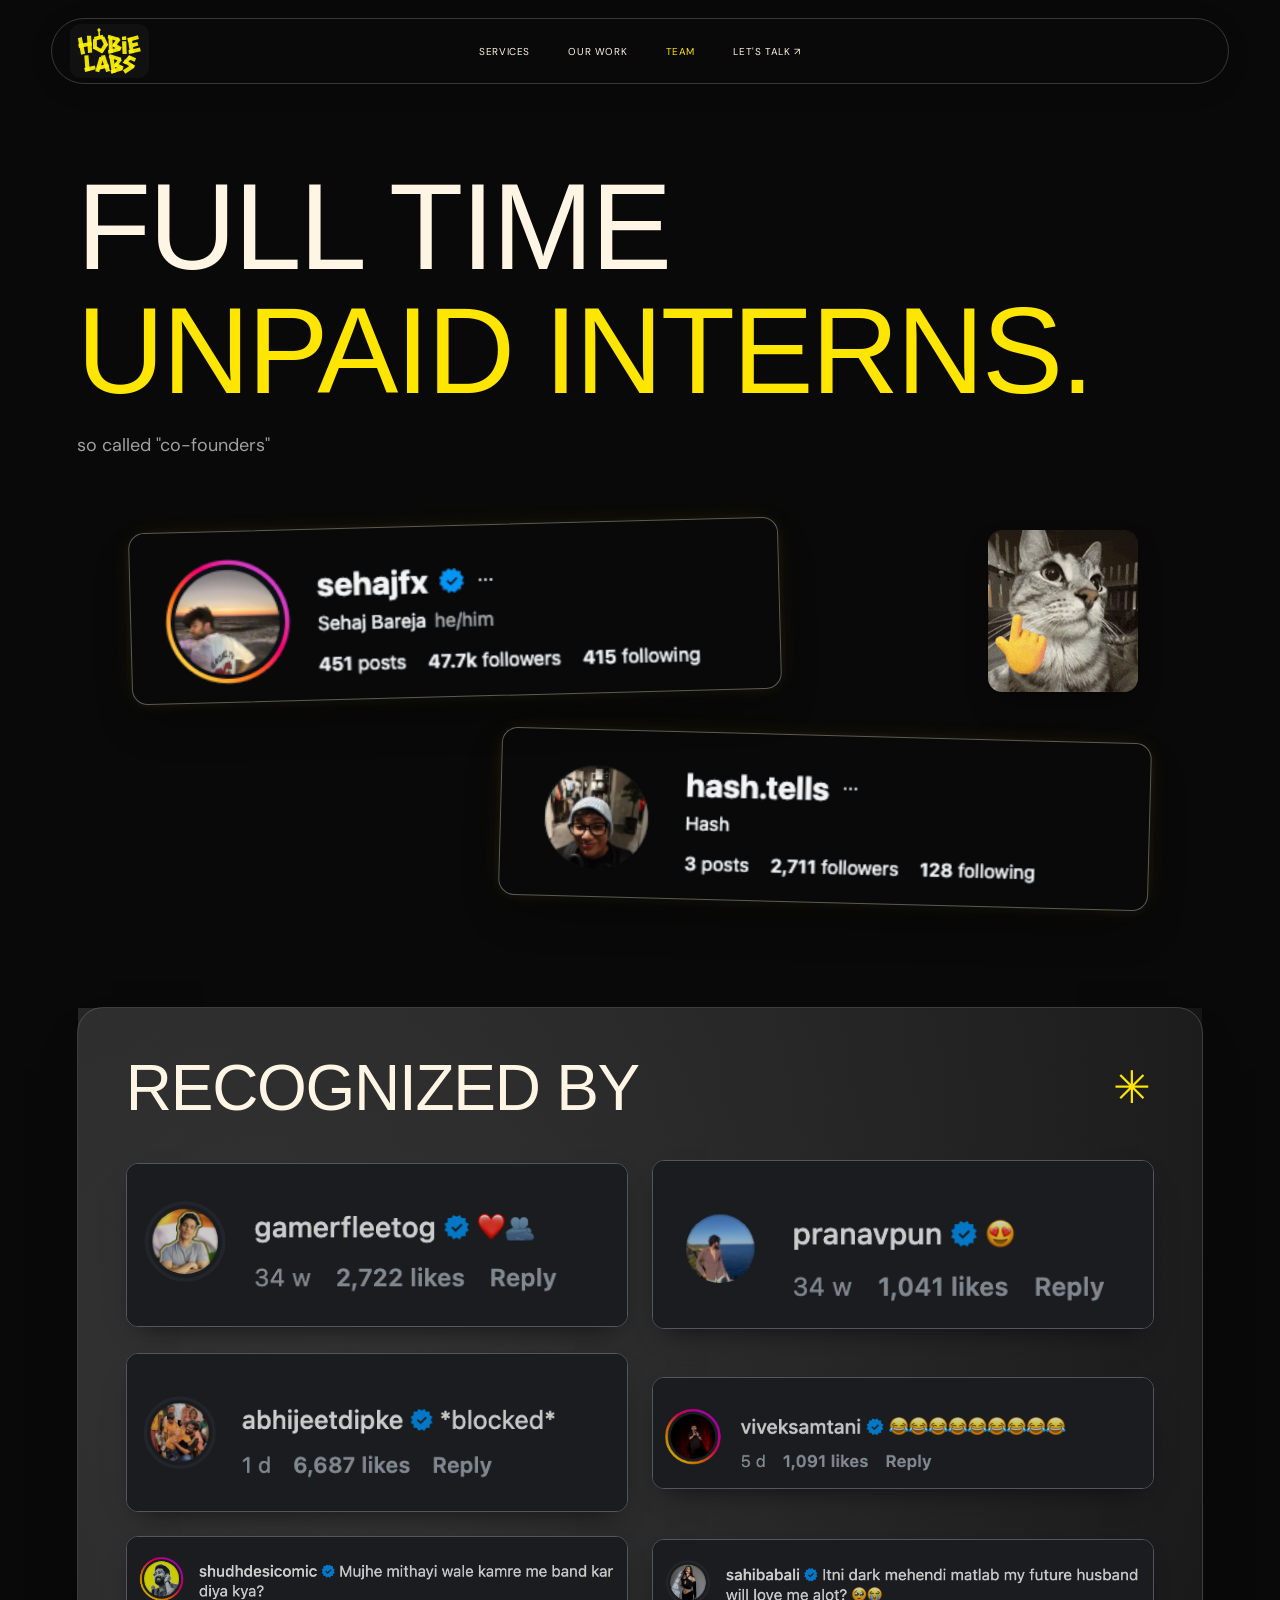
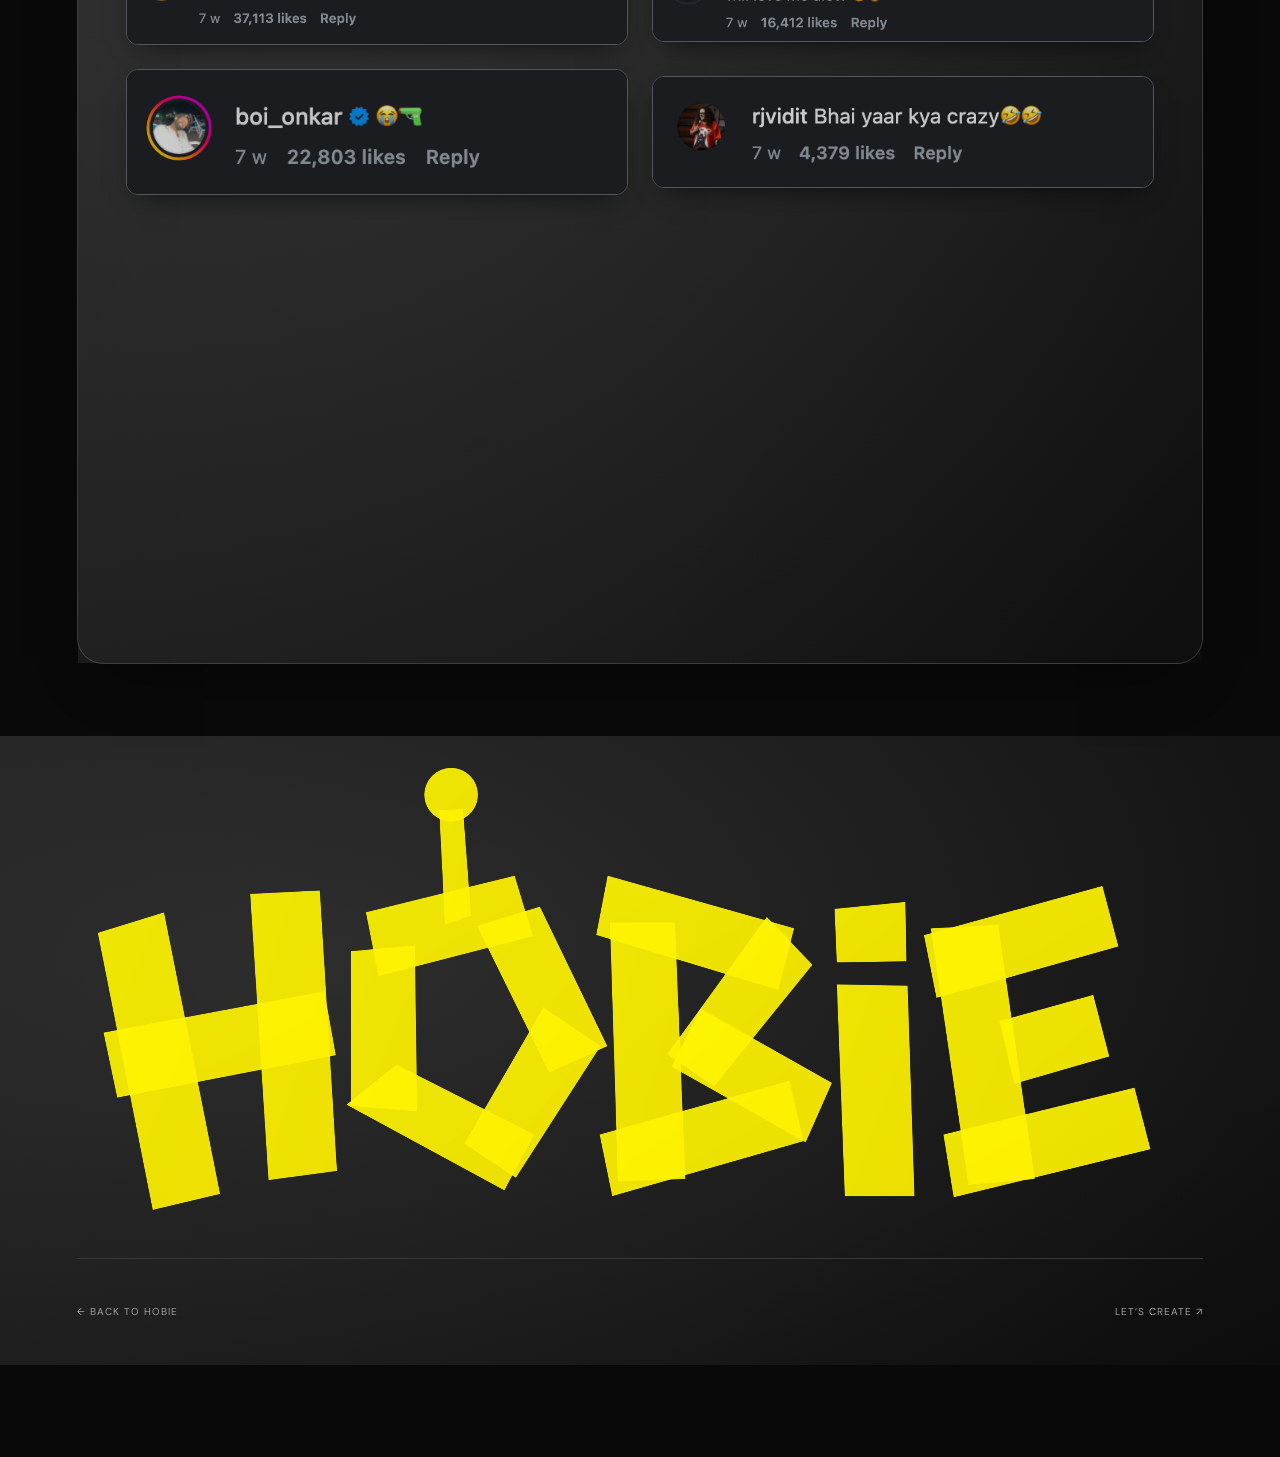
==== commit f5143768: "Fix SEO URLs to use working www domain" ====
--- a/full-time-unpaid-interns.html
+++ b/full-time-unpaid-interns.html
@@ -1,5 +1,5 @@
 <!doctype html>
-<html lang="en" data-theme="dark"><head><meta charset="UTF-8"><meta name="viewport" content="width=device-width,initial-scale=1"><title>Hobie Labs</title><meta name="description" content="Meet the co-founders of Hobie Labs, an AI video production agency creating AI commercials, ads and brand films for brands across India."><link rel="stylesheet" href="style.css"><link rel="stylesheet" href="interns.css"><meta name="robots" content="index,follow,max-image-preview:large,max-video-preview:-1"><meta name="theme-color" content="#101010"><meta property="og:type" content="website"><meta property="og:site_name" content="Hobie Labs"><meta property="og:locale" content="en_IN"><meta property="og:title" content="Hobie Labs"><meta property="og:description" content="Meet the co-founders of Hobie Labs, an AI video production agency creating AI commercials, ads and brand films for brands across India."><meta name="twitter:card" content="summary_large_image"><meta name="twitter:title" content="Hobie Labs"><meta name="twitter:description" content="Meet the co-founders of Hobie Labs, an AI video production agency creating AI commercials, ads and brand films for brands across India."><script type="application/ld+json">{"@context":"https://schema.org","@graph":[{"@type":"Organization","name":"Hobie","alternateName":"Hobie Labs","email":"collab@hobielabs.com","sameAs":["https://www.instagram.com/hobie.labs/"],"description":"Pan-India AI video production for brands, including Mumbai and Bengaluru.","@id":"https://hobielabs.com/#organization","url":"https://hobielabs.com/","logo":"https://hobielabs.com/assets/hobie-original.png"},{"@type":"AboutPage","name":"The Hobie team","about":{"@type":"Organization","name":"Hobie","alternateName":"Hobie Labs","email":"collab@hobielabs.com","sameAs":["https://www.instagram.com/hobie.labs/"],"description":"Pan-India AI video production for brands, including Mumbai and Bengaluru.","@id":"https://hobielabs.com/#organization","url":"https://hobielabs.com/","logo":"https://hobielabs.com/assets/hobie-original.png"},"mentions":[{"@type":"Person","name":"Sehaj Bareja","sameAs":"https://www.instagram.com/sehajfx/"},{"@type":"Person","name":"Hash","sameAs":"https://www.instagram.com/hash.tells/"}],"@id":"https://hobielabs.com/full-time-unpaid-interns.html#webpage","url":"https://hobielabs.com/full-time-unpaid-interns.html"}]}</script><link rel="canonical" href="https://hobielabs.com/full-time-unpaid-interns.html"><meta property="og:url" content="https://hobielabs.com/full-time-unpaid-interns.html"><meta property="og:image" content="https://hobielabs.com/assets/header-web-poster.jpg"><meta property="og:image:alt" content="Hobie AI video production showreel"><meta name="twitter:image" content="https://hobielabs.com/assets/header-web-poster.jpg"></head><body class="interns-page"><header><a class="logo" href="index.html#home" aria-label="Hobie Labs home"><svg xmlns="http://www.w3.org/2000/svg" class="hobie-mark" viewBox="155 265 960 700" aria-hidden="true" focusable="false"><defs><linearGradient id="header-tape" x1="0" y1="0" x2="1" y2="1"><stop stop-color="#fff600"/><stop offset="1" stop-color="#fff000"/></linearGradient></defs><g id="header-letter-H" aria-label="H"><polygon id="header-H-strip-1" points="173,428 231,410 280,656 221,670" fill="url(#header-tape)" opacity="0.92"/><polygon id="header-H-strip-2" points="306,394 367,391 382,636 322,644" fill="url(#header-tape)" opacity="0.92"/><polygon id="header-H-strip-3" points="178,515 371,479 381,535 190,572" fill="url(#header-tape)" opacity="0.92"/></g><g id="header-letter-O" aria-label="O"><polygon id="header-O-strip-1" points="394,444 450,439 452,584 394,579" fill="url(#header-tape)" opacity="0.92"/><polygon id="header-O-strip-2" points="407,410 537,378 553,431 418,466" fill="url(#header-tape)" opacity="0.92"/><polygon id="header-O-strip-3" points="504,422 559,405 618,527 567,550" fill="url(#header-tape)" opacity="0.92"/><polygon id="header-O-strip-4" points="562,493 612,527 538,642 493,612" fill="url(#header-tape)" opacity="0.92"/><polygon id="header-O-strip-5" points="390,578 434,543 554,604 528,653" fill="url(#header-tape)" opacity="0.92"/></g><g id="header-letter-antenna" aria-label="antenna"><polygon id="header-antenna-strip-1" points="471,321 492,320 499,413 476,421" fill="url(#header-tape)" opacity="0.92"/><circle id="header-antenna-tip" cx="481.5" cy="307.5" r="23.5" fill="url(#header-tape)" opacity="0.92"/></g><g id="header-letter-B-top" aria-label="B-top"><polygon id="header-B-top-strip-1" points="620,419 677,419 686,643 627,645" fill="url(#header-tape)" opacity="0.92"/><polygon id="header-B-top-strip-2" points="618,378 781,424 767,478 608,430" fill="url(#header-tape)" opacity="0.92"/><polygon id="header-B-top-strip-3" points="757,414 797,456 711,562 670,534" fill="url(#header-tape)" opacity="0.92"/><polygon id="header-B-top-strip-4" points="699,494 814,559 791,611 674,545" fill="url(#header-tape)" opacity="0.92"/><polygon id="header-B-top-strip-5" points="611,604 777,557 789,610 622,658" fill="url(#header-tape)" opacity="0.92"/></g><g id="header-letter-i" aria-label="i"><polygon id="header-i-strip-1" points="816,407 878,401 879,453 818,454" fill="url(#header-tape)" opacity="0.92"/><polygon id="header-i-strip-2" points="818,473 880,474 886,658 825,658" fill="url(#header-tape)" opacity="0.92"/></g><g id="header-letter-E" aria-label="E"><polygon id="header-E-strip-1" points="900,424 959,421 991,643 933,648" fill="url(#header-tape)" opacity="0.92"/><polygon id="header-E-strip-2" points="894,430 1050,387 1064,440 905,485" fill="url(#header-tape)" opacity="0.92"/><polygon id="header-E-strip-3" points="960,505 1042,482 1056,536 973,560" fill="url(#header-tape)" opacity="0.92"/><polygon id="header-E-strip-4" points="911,604 1078,563 1092,617 920,659" fill="url(#header-tape)" opacity="0.92"/></g><g id="header-letter-L" aria-label="L"><polygon id="header-L-strip-1" points="268,682 328,677 347,905 284,911" fill="url(#header-tape)" opacity="0.92"/><polygon id="header-L-strip-2" points="266,864 421,827 435,882 280,921" fill="url(#header-tape)" opacity="0.92"/></g><g id="header-letter-A" aria-label="A"><polygon id="header-A-strip-1" points="489,699 546,714 485,924 427,910" fill="url(#header-tape)" opacity="0.92"/><polygon id="header-A-strip-2" points="509,686 569,673 644,905 586,922" fill="url(#header-tape)" opacity="0.92"/><polygon id="header-A-strip-3" points="458,837 616,801 630,853 471,891" fill="url(#header-tape)" opacity="0.92"/></g><g id="header-letter-B-bottom" aria-label="B-bottom"><polygon id="header-B-bottom-strip-1" points="634,712 693,702 730,926 671,943" fill="url(#header-tape)" opacity="0.92"/><polygon id="header-B-bottom-strip-2" points="634,659 807,713 796,766 624,713" fill="url(#header-tape)" opacity="0.92"/><polygon id="header-B-bottom-strip-3" points="774,708 816,747 738,853 695,834" fill="url(#header-tape)" opacity="0.92"/><polygon id="header-B-bottom-strip-4" points="719,784 842,840 822,894 697,837" fill="url(#header-tape)" opacity="0.92"/><polygon id="header-B-bottom-strip-5" points="649,895 807,841 823,894 661,948" fill="url(#header-tape)" opacity="0.92"/></g><g id="header-letter-S" aria-label="S"><polygon id="header-S-strip-1" points="921,677 955,727 870,808 825,785" fill="url(#header-tape)" opacity="0.92"/><polygon id="header-S-strip-2" points="922,678 1023,722 1001,773 900,729" fill="url(#header-tape)" opacity="0.92"/><polygon id="header-S-strip-3" points="859,734 1011,830 977,871 843,787" fill="url(#header-tape)" opacity="0.92"/><polygon id="header-S-strip-4" points="969,805 1000,855 866,946 831,896" fill="url(#header-tape)" opacity="0.92"/></g></svg></a><nav aria-label="Main navigation"><a href="index.html#about">SERVICES</a><a href="index.html#work">OUR WORK</a><a class="interns-nav active" aria-current="page" href="full-time-unpaid-interns.html" aria-label="Team"><span class="interns-nav-long">TEAM</span><span class="interns-nav-short" aria-hidden="true">TEAM</span></a><a href="index.html#contact">LET'S TALK ↗</a></nav></header>
+<html lang="en" data-theme="dark"><head><meta charset="UTF-8"><meta name="viewport" content="width=device-width,initial-scale=1"><title>Hobie Labs</title><meta name="description" content="Meet the co-founders of Hobie Labs, an AI video production agency creating AI commercials, ads and brand films for brands across India."><link rel="stylesheet" href="style.css"><link rel="stylesheet" href="interns.css"><meta name="robots" content="index,follow,max-image-preview:large,max-video-preview:-1"><meta name="theme-color" content="#101010"><meta property="og:type" content="website"><meta property="og:site_name" content="Hobie Labs"><meta property="og:locale" content="en_IN"><meta property="og:title" content="Hobie Labs"><meta property="og:description" content="Meet the co-founders of Hobie Labs, an AI video production agency creating AI commercials, ads and brand films for brands across India."><meta name="twitter:card" content="summary_large_image"><meta name="twitter:title" content="Hobie Labs"><meta name="twitter:description" content="Meet the co-founders of Hobie Labs, an AI video production agency creating AI commercials, ads and brand films for brands across India."><script type="application/ld+json">{"@context":"https://schema.org","@graph":[{"@type":"Organization","name":"Hobie","alternateName":"Hobie Labs","email":"collab@hobielabs.com","sameAs":["https://www.instagram.com/hobie.labs/"],"description":"Pan-India AI video production for brands, including Mumbai and Bengaluru.","@id":"https://www.hobielabs.com/#organization","url":"https://www.hobielabs.com/","logo":"https://www.hobielabs.com/assets/hobie-original.png"},{"@type":"AboutPage","name":"The Hobie team","about":{"@type":"Organization","name":"Hobie","alternateName":"Hobie Labs","email":"collab@hobielabs.com","sameAs":["https://www.instagram.com/hobie.labs/"],"description":"Pan-India AI video production for brands, including Mumbai and Bengaluru.","@id":"https://www.hobielabs.com/#organization","url":"https://www.hobielabs.com/","logo":"https://www.hobielabs.com/assets/hobie-original.png"},"mentions":[{"@type":"Person","name":"Sehaj Bareja","sameAs":"https://www.instagram.com/sehajfx/"},{"@type":"Person","name":"Hash","sameAs":"https://www.instagram.com/hash.tells/"}],"@id":"https://www.hobielabs.com/full-time-unpaid-interns.html#webpage","url":"https://www.hobielabs.com/full-time-unpaid-interns.html"}]}</script><link rel="canonical" href="https://www.hobielabs.com/full-time-unpaid-interns.html"><meta property="og:url" content="https://www.hobielabs.com/full-time-unpaid-interns.html"><meta property="og:image" content="https://www.hobielabs.com/assets/header-web-poster.jpg"><meta property="og:image:alt" content="Hobie AI video production showreel"><meta name="twitter:image" content="https://www.hobielabs.com/assets/header-web-poster.jpg"></head><body class="interns-page"><header><a class="logo" href="index.html#home" aria-label="Hobie Labs home"><svg xmlns="http://www.w3.org/2000/svg" class="hobie-mark" viewBox="155 265 960 700" aria-hidden="true" focusable="false"><defs><linearGradient id="header-tape" x1="0" y1="0" x2="1" y2="1"><stop stop-color="#fff600"/><stop offset="1" stop-color="#fff000"/></linearGradient></defs><g id="header-letter-H" aria-label="H"><polygon id="header-H-strip-1" points="173,428 231,410 280,656 221,670" fill="url(#header-tape)" opacity="0.92"/><polygon id="header-H-strip-2" points="306,394 367,391 382,636 322,644" fill="url(#header-tape)" opacity="0.92"/><polygon id="header-H-strip-3" points="178,515 371,479 381,535 190,572" fill="url(#header-tape)" opacity="0.92"/></g><g id="header-letter-O" aria-label="O"><polygon id="header-O-strip-1" points="394,444 450,439 452,584 394,579" fill="url(#header-tape)" opacity="0.92"/><polygon id="header-O-strip-2" points="407,410 537,378 553,431 418,466" fill="url(#header-tape)" opacity="0.92"/><polygon id="header-O-strip-3" points="504,422 559,405 618,527 567,550" fill="url(#header-tape)" opacity="0.92"/><polygon id="header-O-strip-4" points="562,493 612,527 538,642 493,612" fill="url(#header-tape)" opacity="0.92"/><polygon id="header-O-strip-5" points="390,578 434,543 554,604 528,653" fill="url(#header-tape)" opacity="0.92"/></g><g id="header-letter-antenna" aria-label="antenna"><polygon id="header-antenna-strip-1" points="471,321 492,320 499,413 476,421" fill="url(#header-tape)" opacity="0.92"/><circle id="header-antenna-tip" cx="481.5" cy="307.5" r="23.5" fill="url(#header-tape)" opacity="0.92"/></g><g id="header-letter-B-top" aria-label="B-top"><polygon id="header-B-top-strip-1" points="620,419 677,419 686,643 627,645" fill="url(#header-tape)" opacity="0.92"/><polygon id="header-B-top-strip-2" points="618,378 781,424 767,478 608,430" fill="url(#header-tape)" opacity="0.92"/><polygon id="header-B-top-strip-3" points="757,414 797,456 711,562 670,534" fill="url(#header-tape)" opacity="0.92"/><polygon id="header-B-top-strip-4" points="699,494 814,559 791,611 674,545" fill="url(#header-tape)" opacity="0.92"/><polygon id="header-B-top-strip-5" points="611,604 777,557 789,610 622,658" fill="url(#header-tape)" opacity="0.92"/></g><g id="header-letter-i" aria-label="i"><polygon id="header-i-strip-1" points="816,407 878,401 879,453 818,454" fill="url(#header-tape)" opacity="0.92"/><polygon id="header-i-strip-2" points="818,473 880,474 886,658 825,658" fill="url(#header-tape)" opacity="0.92"/></g><g id="header-letter-E" aria-label="E"><polygon id="header-E-strip-1" points="900,424 959,421 991,643 933,648" fill="url(#header-tape)" opacity="0.92"/><polygon id="header-E-strip-2" points="894,430 1050,387 1064,440 905,485" fill="url(#header-tape)" opacity="0.92"/><polygon id="header-E-strip-3" points="960,505 1042,482 1056,536 973,560" fill="url(#header-tape)" opacity="0.92"/><polygon id="header-E-strip-4" points="911,604 1078,563 1092,617 920,659" fill="url(#header-tape)" opacity="0.92"/></g><g id="header-letter-L" aria-label="L"><polygon id="header-L-strip-1" points="268,682 328,677 347,905 284,911" fill="url(#header-tape)" opacity="0.92"/><polygon id="header-L-strip-2" points="266,864 421,827 435,882 280,921" fill="url(#header-tape)" opacity="0.92"/></g><g id="header-letter-A" aria-label="A"><polygon id="header-A-strip-1" points="489,699 546,714 485,924 427,910" fill="url(#header-tape)" opacity="0.92"/><polygon id="header-A-strip-2" points="509,686 569,673 644,905 586,922" fill="url(#header-tape)" opacity="0.92"/><polygon id="header-A-strip-3" points="458,837 616,801 630,853 471,891" fill="url(#header-tape)" opacity="0.92"/></g><g id="header-letter-B-bottom" aria-label="B-bottom"><polygon id="header-B-bottom-strip-1" points="634,712 693,702 730,926 671,943" fill="url(#header-tape)" opacity="0.92"/><polygon id="header-B-bottom-strip-2" points="634,659 807,713 796,766 624,713" fill="url(#header-tape)" opacity="0.92"/><polygon id="header-B-bottom-strip-3" points="774,708 816,747 738,853 695,834" fill="url(#header-tape)" opacity="0.92"/><polygon id="header-B-bottom-strip-4" points="719,784 842,840 822,894 697,837" fill="url(#header-tape)" opacity="0.92"/><polygon id="header-B-bottom-strip-5" points="649,895 807,841 823,894 661,948" fill="url(#header-tape)" opacity="0.92"/></g><g id="header-letter-S" aria-label="S"><polygon id="header-S-strip-1" points="921,677 955,727 870,808 825,785" fill="url(#header-tape)" opacity="0.92"/><polygon id="header-S-strip-2" points="922,678 1023,722 1001,773 900,729" fill="url(#header-tape)" opacity="0.92"/><polygon id="header-S-strip-3" points="859,734 1011,830 977,871 843,787" fill="url(#header-tape)" opacity="0.92"/><polygon id="header-S-strip-4" points="969,805 1000,855 866,946 831,896" fill="url(#header-tape)" opacity="0.92"/></g></svg></a><nav aria-label="Main navigation"><a href="index.html#about">SERVICES</a><a href="index.html#work">OUR WORK</a><a class="interns-nav active" aria-current="page" href="full-time-unpaid-interns.html" aria-label="Team"><span class="interns-nav-long">TEAM</span><span class="interns-nav-short" aria-hidden="true">TEAM</span></a><a href="index.html#contact">LET'S TALK ↗</a></nav></header>
 <svg class="profile-filter-defs" width="0" height="0" aria-hidden="true" focusable="false"><defs><filter id="profile-remove-bg" color-interpolation-filters="sRGB"><feComponentTransfer result="key"><feFuncR type="discrete" tableValues="1 1 1 1 1 1 1 1 0 0 0 0 0 0 0 0 0 0 0 0 0 0 0 1 1 1 1 1 1 1 1 1 1 1 1 1 1 1 1 1 1 1 1 1 1 1 1 1 1 1 1 1 1 1 1 1 1 1 1 1 1 1 1 1 1 1 1 1 1 1 1 1 1 1 1 1 1 1 1 1 1 1 1 1 1 1 1 1 1 1 1 1 1 1 1 1 1 1 1 1 1 1 1 1 1 1 1 1 1 1 1 1 1 1 1 1 1 1 1 1 1 1 1 1 1 1 1 1 1 1 1 1 1 1 1 1 1 1 1 1 1 1 1 1 1 1 1 1 1 1 1 1 1 1 1 1 1 1 1 1 1 1 1 1 1 1 1 1 1 1 1 1 1 1 1 1 1 1 1 1 1 1 1 1 1 1 1 1 1 1 1 1 1 1 1 1 1 1 1 1 1 1 1 1 1 1 1 1 1 1 1 1 1 1 1 1 1 1 1 1 1 1 1 1 1 1 1 1 1 1 1 1 1 1 1 1 1 1 1 1 1 1 1 1 1 1 1 1 1 1 1 1 1 1 1 1"/><feFuncG type="discrete" tableValues="1 1 1 1 1 1 1 1 1 1 0 0 0 0 0 0 0 0 0 0 0 0 0 0 0 1 1 1 1 1 1 1 1 1 1 1 1 1 1 1 1 1 1 1 1 1 1 1 1 1 1 1 1 1 1 1 1 1 1 1 1 1 1 1 1 1 1 1 1 1 1 1 1 1 1 1 1 1 1 1 1 1 1 1 1 1 1 1 1 1 1 1 1 1 1 1 1 1 1 1 1 1 1 1 1 1 1 1 1 1 1 1 1 1 1 1 1 1 1 1 1 1 1 1 1 1 1 1 1 1 1 1 1 1 1 1 1 1 1 1 1 1 1 1 1 1 1 1 1 1 1 1 1 1 1 1 1 1 1 1 1 1 1 1 1 1 1 1 1 1 1 1 1 1 1 1 1 1 1 1 1 1 1 1 1 1 1 1 1 1 1 1 1 1 1 1 1 1 1 1 1 1 1 1 1 1 1 1 1 1 1 1 1 1 1 1 1 1 1 1 1 1 1 1 1 1 1 1 1 1 1 1 1 1 1 1 1 1 1 1 1 1 1 1 1 1 1 1 1 1 1 1 1 1 1 1"/><feFuncB type="discrete" tableValues="1 1 1 1 1 1 1 1 1 1 1 1 1 1 0 0 0 0 0 0 0 0 0 0 0 0 0 0 0 1 1 1 1 1 1 1 1 1 1 1 1 1 1 1 1 1 1 1 1 1 1 1 1 1 1 1 1 1 1 1 1 1 1 1 1 1 1 1 1 1 1 1 1 1 1 1 1 1 1 1 1 1 1 1 1 1 1 1 1 1 1 1 1 1 1 1 1 1 1 1 1 1 1 1 1 1 1 1 1 1 1 1 1 1 1 1 1 1 1 1 1 1 1 1 1 1 1 1 1 1 1 1 1 1 1 1 1 1 1 1 1 1 1 1 1 1 1 1 1 1 1 1 1 1 1 1 1 1 1 1 1 1 1 1 1 1 1 1 1 1 1 1 1 1 1 1 1 1 1 1 1 1 1 1 1 1 1 1 1 1 1 1 1 1 1 1 1 1 1 1 1 1 1 1 1 1 1 1 1 1 1 1 1 1 1 1 1 1 1 1 1 1 1 1 1 1 1 1 1 1 1 1 1 1 1 1 1 1 1 1 1 1 1 1 1 1 1 1 1 1 1 1 1 1 1 1"/></feComponentTransfer><feColorMatrix in="key" type="matrix" values="0 0 0 0 1 0 0 0 0 1 0 0 0 0 1 1 1 1 0 0" result="key-alpha"/><feComposite in="SourceGraphic" in2="key-alpha" operator="in"/></filter></defs></svg><main class="interns-main"><div class="interns-intro"><h1>FULL TIME<br><span>UNPAID INTERNS.</span></h1><p>so called &quot;co-founders&quot;</p></div><section class="team-profiles" aria-label="Co-founder Instagram profiles"><div class="founders-grid">
 <section class="founder-section profile-sehaj" aria-label="Sehaj Bareja Instagram profile"><a class="profile-image-frame" href="https://www.instagram.com/sehajfx/" target="_blank" rel="noopener noreferrer" aria-label="Visit @sehajfx on Instagram (opens in a new tab)"><img class="profile-keyed-image" src="assets/team-profile-sehajfx.png" width="476" height="125" alt="sehajfx, verified. Sehaj Bareja, he/him. 451 posts, 47.7K followers, 415 following." decoding="async"><img class="profile-photo-preserve" src="assets/team-profile-sehajfx.png" width="476" height="125" alt="" aria-hidden="true" decoding="async"><span class="profile-counter" data-stat="followers" data-count="47700" data-compact="true" aria-hidden="true">47.7K</span><span class="profile-counter" data-stat="posts" data-count="451" aria-hidden="true">451</span><span class="profile-counter" data-stat="following" data-count="415" aria-hidden="true">415</span></a></section>
 <div class="team-cat" aria-label="Animated sigma cat"><img class="team-cat-animated" src="assets/team-sigma-cat.gif" width="220" height="238" alt="A cat making a shushing gesture" loading="lazy" decoding="async"><img class="team-cat-still" src="assets/team-sigma-cat-still.png" width="220" height="238" alt="A cat making a shushing gesture" loading="lazy" decoding="async"></div>
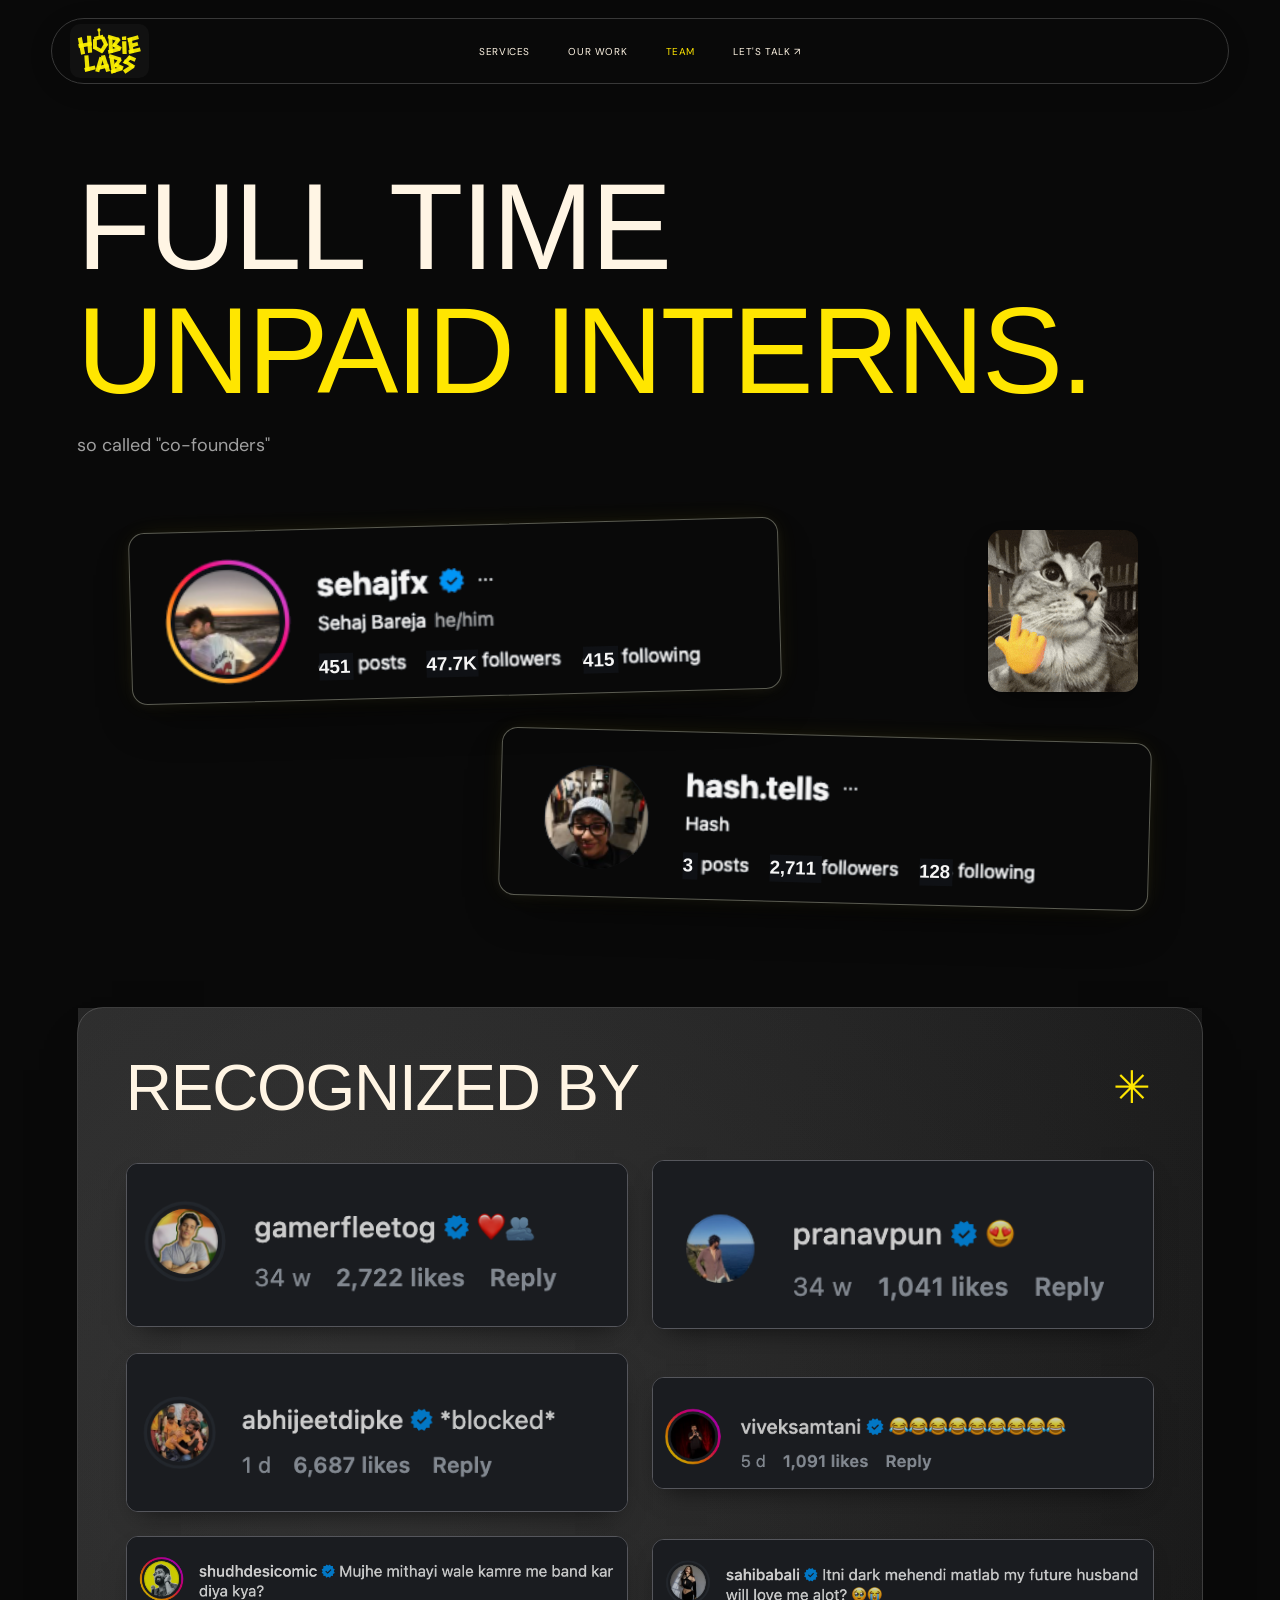
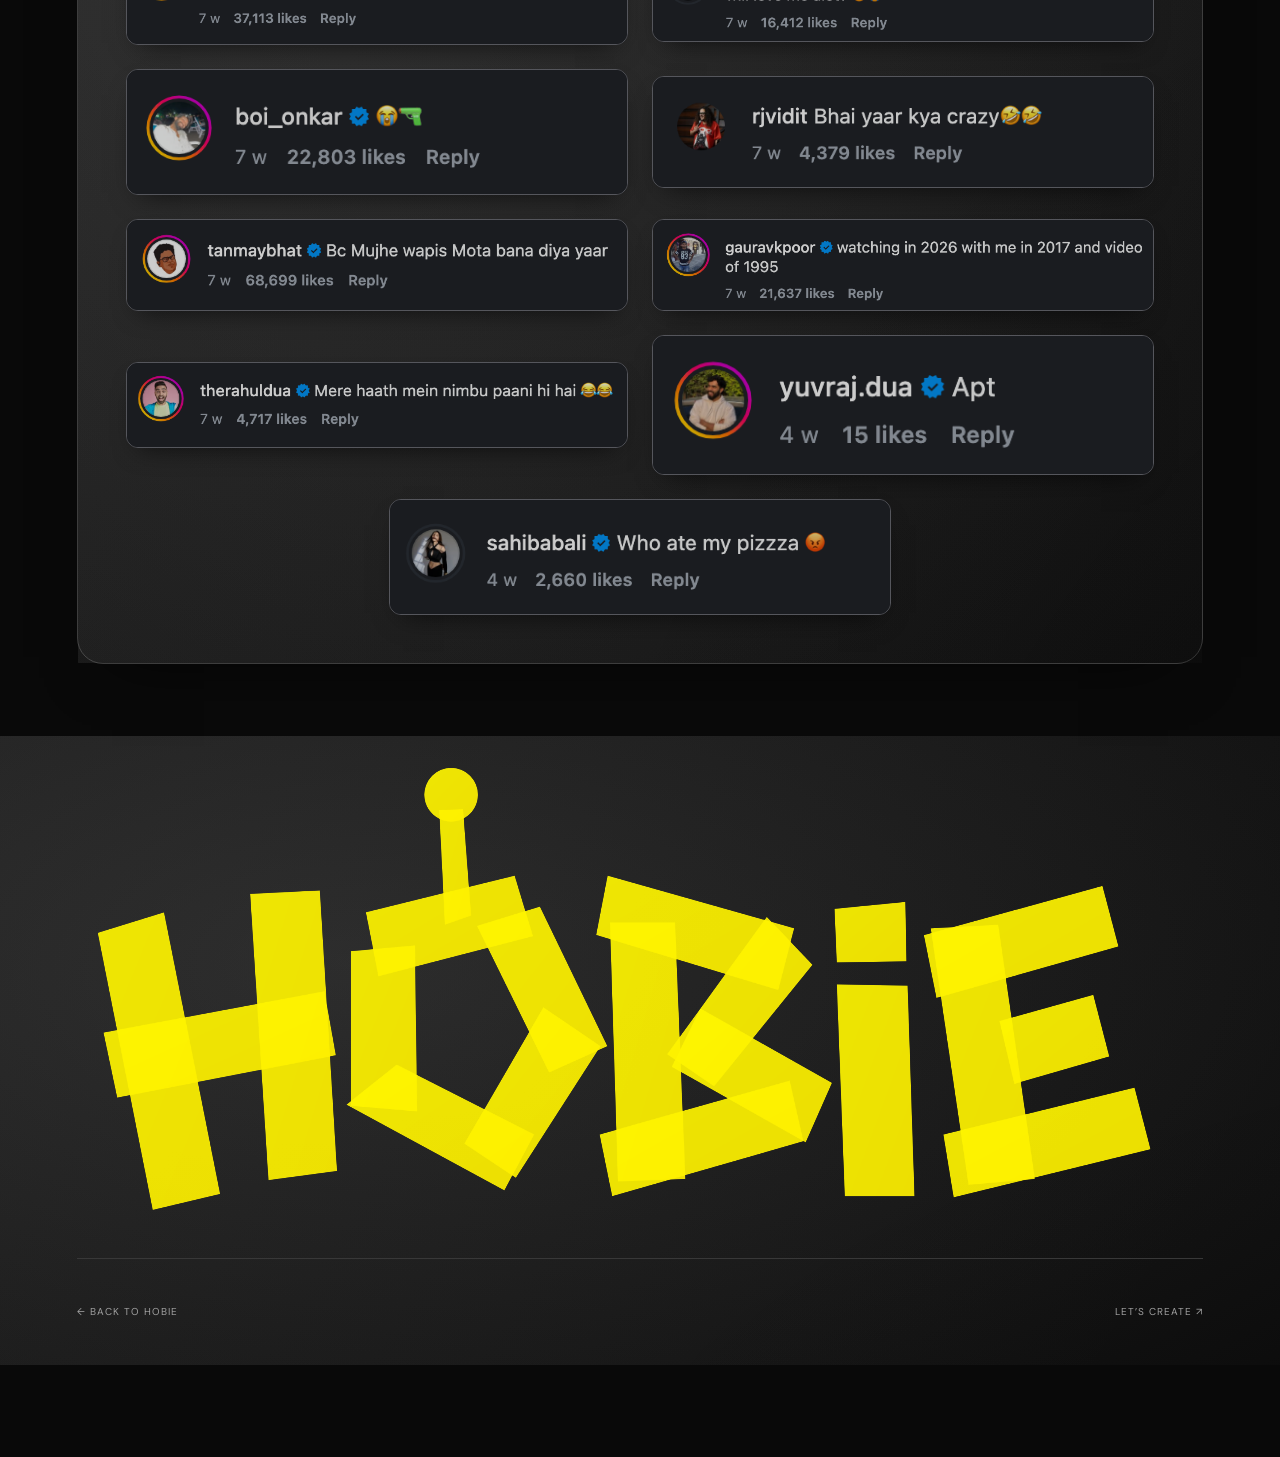
==== commit d27b928e: "Complete technical SEO metadata and canonical homepage redirect" ====
--- a/full-time-unpaid-interns.html
+++ b/full-time-unpaid-interns.html
@@ -1,5 +1,5 @@
 <!doctype html>
-<html lang="en" data-theme="dark"><head><meta charset="UTF-8"><meta name="viewport" content="width=device-width,initial-scale=1"><title>Hobie Labs</title><meta name="description" content="Meet the co-founders of Hobie Labs, an AI video production agency creating AI commercials, ads and brand films for brands across India."><link rel="stylesheet" href="style.css"><link rel="stylesheet" href="interns.css"><meta name="robots" content="index,follow,max-image-preview:large,max-video-preview:-1"><meta name="theme-color" content="#101010"><meta property="og:type" content="website"><meta property="og:site_name" content="Hobie Labs"><meta property="og:locale" content="en_IN"><meta property="og:title" content="Hobie Labs"><meta property="og:description" content="Meet the co-founders of Hobie Labs, an AI video production agency creating AI commercials, ads and brand films for brands across India."><meta name="twitter:card" content="summary_large_image"><meta name="twitter:title" content="Hobie Labs"><meta name="twitter:description" content="Meet the co-founders of Hobie Labs, an AI video production agency creating AI commercials, ads and brand films for brands across India."><script type="application/ld+json">{"@context":"https://schema.org","@graph":[{"@type":"Organization","name":"Hobie","alternateName":"Hobie Labs","email":"collab@hobielabs.com","sameAs":["https://www.instagram.com/hobie.labs/"],"description":"Pan-India AI video production for brands, including Mumbai and Bengaluru.","@id":"https://www.hobielabs.com/#organization","url":"https://www.hobielabs.com/","logo":"https://www.hobielabs.com/assets/hobie-original.png"},{"@type":"AboutPage","name":"The Hobie team","about":{"@type":"Organization","name":"Hobie","alternateName":"Hobie Labs","email":"collab@hobielabs.com","sameAs":["https://www.instagram.com/hobie.labs/"],"description":"Pan-India AI video production for brands, including Mumbai and Bengaluru.","@id":"https://www.hobielabs.com/#organization","url":"https://www.hobielabs.com/","logo":"https://www.hobielabs.com/assets/hobie-original.png"},"mentions":[{"@type":"Person","name":"Sehaj Bareja","sameAs":"https://www.instagram.com/sehajfx/"},{"@type":"Person","name":"Hash","sameAs":"https://www.instagram.com/hash.tells/"}],"@id":"https://www.hobielabs.com/full-time-unpaid-interns.html#webpage","url":"https://www.hobielabs.com/full-time-unpaid-interns.html"}]}</script><link rel="canonical" href="https://www.hobielabs.com/full-time-unpaid-interns.html"><meta property="og:url" content="https://www.hobielabs.com/full-time-unpaid-interns.html"><meta property="og:image" content="https://www.hobielabs.com/assets/header-web-poster.jpg"><meta property="og:image:alt" content="Hobie AI video production showreel"><meta name="twitter:image" content="https://www.hobielabs.com/assets/header-web-poster.jpg"></head><body class="interns-page"><header><a class="logo" href="index.html#home" aria-label="Hobie Labs home"><svg xmlns="http://www.w3.org/2000/svg" class="hobie-mark" viewBox="155 265 960 700" aria-hidden="true" focusable="false"><defs><linearGradient id="header-tape" x1="0" y1="0" x2="1" y2="1"><stop stop-color="#fff600"/><stop offset="1" stop-color="#fff000"/></linearGradient></defs><g id="header-letter-H" aria-label="H"><polygon id="header-H-strip-1" points="173,428 231,410 280,656 221,670" fill="url(#header-tape)" opacity="0.92"/><polygon id="header-H-strip-2" points="306,394 367,391 382,636 322,644" fill="url(#header-tape)" opacity="0.92"/><polygon id="header-H-strip-3" points="178,515 371,479 381,535 190,572" fill="url(#header-tape)" opacity="0.92"/></g><g id="header-letter-O" aria-label="O"><polygon id="header-O-strip-1" points="394,444 450,439 452,584 394,579" fill="url(#header-tape)" opacity="0.92"/><polygon id="header-O-strip-2" points="407,410 537,378 553,431 418,466" fill="url(#header-tape)" opacity="0.92"/><polygon id="header-O-strip-3" points="504,422 559,405 618,527 567,550" fill="url(#header-tape)" opacity="0.92"/><polygon id="header-O-strip-4" points="562,493 612,527 538,642 493,612" fill="url(#header-tape)" opacity="0.92"/><polygon id="header-O-strip-5" points="390,578 434,543 554,604 528,653" fill="url(#header-tape)" opacity="0.92"/></g><g id="header-letter-antenna" aria-label="antenna"><polygon id="header-antenna-strip-1" points="471,321 492,320 499,413 476,421" fill="url(#header-tape)" opacity="0.92"/><circle id="header-antenna-tip" cx="481.5" cy="307.5" r="23.5" fill="url(#header-tape)" opacity="0.92"/></g><g id="header-letter-B-top" aria-label="B-top"><polygon id="header-B-top-strip-1" points="620,419 677,419 686,643 627,645" fill="url(#header-tape)" opacity="0.92"/><polygon id="header-B-top-strip-2" points="618,378 781,424 767,478 608,430" fill="url(#header-tape)" opacity="0.92"/><polygon id="header-B-top-strip-3" points="757,414 797,456 711,562 670,534" fill="url(#header-tape)" opacity="0.92"/><polygon id="header-B-top-strip-4" points="699,494 814,559 791,611 674,545" fill="url(#header-tape)" opacity="0.92"/><polygon id="header-B-top-strip-5" points="611,604 777,557 789,610 622,658" fill="url(#header-tape)" opacity="0.92"/></g><g id="header-letter-i" aria-label="i"><polygon id="header-i-strip-1" points="816,407 878,401 879,453 818,454" fill="url(#header-tape)" opacity="0.92"/><polygon id="header-i-strip-2" points="818,473 880,474 886,658 825,658" fill="url(#header-tape)" opacity="0.92"/></g><g id="header-letter-E" aria-label="E"><polygon id="header-E-strip-1" points="900,424 959,421 991,643 933,648" fill="url(#header-tape)" opacity="0.92"/><polygon id="header-E-strip-2" points="894,430 1050,387 1064,440 905,485" fill="url(#header-tape)" opacity="0.92"/><polygon id="header-E-strip-3" points="960,505 1042,482 1056,536 973,560" fill="url(#header-tape)" opacity="0.92"/><polygon id="header-E-strip-4" points="911,604 1078,563 1092,617 920,659" fill="url(#header-tape)" opacity="0.92"/></g><g id="header-letter-L" aria-label="L"><polygon id="header-L-strip-1" points="268,682 328,677 347,905 284,911" fill="url(#header-tape)" opacity="0.92"/><polygon id="header-L-strip-2" points="266,864 421,827 435,882 280,921" fill="url(#header-tape)" opacity="0.92"/></g><g id="header-letter-A" aria-label="A"><polygon id="header-A-strip-1" points="489,699 546,714 485,924 427,910" fill="url(#header-tape)" opacity="0.92"/><polygon id="header-A-strip-2" points="509,686 569,673 644,905 586,922" fill="url(#header-tape)" opacity="0.92"/><polygon id="header-A-strip-3" points="458,837 616,801 630,853 471,891" fill="url(#header-tape)" opacity="0.92"/></g><g id="header-letter-B-bottom" aria-label="B-bottom"><polygon id="header-B-bottom-strip-1" points="634,712 693,702 730,926 671,943" fill="url(#header-tape)" opacity="0.92"/><polygon id="header-B-bottom-strip-2" points="634,659 807,713 796,766 624,713" fill="url(#header-tape)" opacity="0.92"/><polygon id="header-B-bottom-strip-3" points="774,708 816,747 738,853 695,834" fill="url(#header-tape)" opacity="0.92"/><polygon id="header-B-bottom-strip-4" points="719,784 842,840 822,894 697,837" fill="url(#header-tape)" opacity="0.92"/><polygon id="header-B-bottom-strip-5" points="649,895 807,841 823,894 661,948" fill="url(#header-tape)" opacity="0.92"/></g><g id="header-letter-S" aria-label="S"><polygon id="header-S-strip-1" points="921,677 955,727 870,808 825,785" fill="url(#header-tape)" opacity="0.92"/><polygon id="header-S-strip-2" points="922,678 1023,722 1001,773 900,729" fill="url(#header-tape)" opacity="0.92"/><polygon id="header-S-strip-3" points="859,734 1011,830 977,871 843,787" fill="url(#header-tape)" opacity="0.92"/><polygon id="header-S-strip-4" points="969,805 1000,855 866,946 831,896" fill="url(#header-tape)" opacity="0.92"/></g></svg></a><nav aria-label="Main navigation"><a href="index.html#about">SERVICES</a><a href="index.html#work">OUR WORK</a><a class="interns-nav active" aria-current="page" href="full-time-unpaid-interns.html" aria-label="Team"><span class="interns-nav-long">TEAM</span><span class="interns-nav-short" aria-hidden="true">TEAM</span></a><a href="index.html#contact">LET'S TALK ↗</a></nav></header>
+<html lang="en-IN" data-theme="dark"><head><meta charset="UTF-8"><meta name="viewport" content="width=device-width,initial-scale=1"><title>Hobie Labs</title><meta name="description" content="Meet the co-founders of Hobie Labs, an AI video production agency creating AI commercials, ads and brand films for brands across India."><link rel="stylesheet" href="style.css"><link rel="stylesheet" href="interns.css"><meta name="robots" content="index,follow,max-image-preview:large,max-snippet:-1,max-video-preview:-1"><meta name="theme-color" content="#101010"><meta property="og:type" content="website"><meta property="og:site_name" content="Hobie Labs"><meta property="og:locale" content="en_IN"><meta property="og:title" content="Hobie Labs"><meta property="og:description" content="Meet the co-founders of Hobie Labs, an AI video production agency creating AI commercials, ads and brand films for brands across India."><meta name="twitter:card" content="summary_large_image"><meta name="twitter:title" content="Hobie Labs"><meta name="twitter:description" content="Meet the co-founders of Hobie Labs, an AI video production agency creating AI commercials, ads and brand films for brands across India."><script type="application/ld+json">{"@context":"https://schema.org","@graph":[{"@type":"Organization","name":"Hobie","alternateName":"Hobie Labs","email":"collab@hobielabs.com","sameAs":["https://www.instagram.com/hobie.labs/"],"description":"Pan-India AI video production for brands, including Mumbai and Bengaluru.","@id":"https://www.hobielabs.com/#organization","url":"https://www.hobielabs.com/","logo":"https://www.hobielabs.com/assets/hobie-original.png"},{"@type":"AboutPage","name":"The Hobie team","about":{"@type":"Organization","name":"Hobie","alternateName":"Hobie Labs","email":"collab@hobielabs.com","sameAs":["https://www.instagram.com/hobie.labs/"],"description":"Pan-India AI video production for brands, including Mumbai and Bengaluru.","@id":"https://www.hobielabs.com/#organization","url":"https://www.hobielabs.com/","logo":"https://www.hobielabs.com/assets/hobie-original.png"},"mentions":[{"@type":"Person","name":"Sehaj Bareja","sameAs":"https://www.instagram.com/sehajfx/"},{"@type":"Person","name":"Hash","sameAs":"https://www.instagram.com/hash.tells/"}],"@id":"https://www.hobielabs.com/full-time-unpaid-interns.html#webpage","url":"https://www.hobielabs.com/full-time-unpaid-interns.html","inLanguage":"en-IN","isPartOf":{"@id":"https://www.hobielabs.com/#website"}},{"@type":"WebSite","@id":"https://www.hobielabs.com/#website","url":"https://www.hobielabs.com/","name":"Hobie","alternateName":"Hobie Labs","inLanguage":"en-IN","publisher":{"@id":"https://www.hobielabs.com/#organization"}}]}</script><link rel="canonical" href="https://www.hobielabs.com/full-time-unpaid-interns.html"><meta property="og:url" content="https://www.hobielabs.com/full-time-unpaid-interns.html"><meta property="og:image" content="https://www.hobielabs.com/assets/header-web-poster.jpg"><meta property="og:image:alt" content="Hobie AI video production showreel"><meta name="twitter:image" content="https://www.hobielabs.com/assets/header-web-poster.jpg"><meta property="og:image:type" content="image/jpeg"><meta property="og:image:width" content="960"><meta property="og:image:height" content="540"><meta name="twitter:image:alt" content="Hobie AI video production showreel"></head><body class="interns-page"><header><a class="logo" href="index.html#home" aria-label="Hobie Labs home"><svg xmlns="http://www.w3.org/2000/svg" class="hobie-mark" viewBox="155 265 960 700" aria-hidden="true" focusable="false"><defs><linearGradient id="header-tape" x1="0" y1="0" x2="1" y2="1"><stop stop-color="#fff600"/><stop offset="1" stop-color="#fff000"/></linearGradient></defs><g id="header-letter-H" aria-label="H"><polygon id="header-H-strip-1" points="173,428 231,410 280,656 221,670" fill="url(#header-tape)" opacity="0.92"/><polygon id="header-H-strip-2" points="306,394 367,391 382,636 322,644" fill="url(#header-tape)" opacity="0.92"/><polygon id="header-H-strip-3" points="178,515 371,479 381,535 190,572" fill="url(#header-tape)" opacity="0.92"/></g><g id="header-letter-O" aria-label="O"><polygon id="header-O-strip-1" points="394,444 450,439 452,584 394,579" fill="url(#header-tape)" opacity="0.92"/><polygon id="header-O-strip-2" points="407,410 537,378 553,431 418,466" fill="url(#header-tape)" opacity="0.92"/><polygon id="header-O-strip-3" points="504,422 559,405 618,527 567,550" fill="url(#header-tape)" opacity="0.92"/><polygon id="header-O-strip-4" points="562,493 612,527 538,642 493,612" fill="url(#header-tape)" opacity="0.92"/><polygon id="header-O-strip-5" points="390,578 434,543 554,604 528,653" fill="url(#header-tape)" opacity="0.92"/></g><g id="header-letter-antenna" aria-label="antenna"><polygon id="header-antenna-strip-1" points="471,321 492,320 499,413 476,421" fill="url(#header-tape)" opacity="0.92"/><circle id="header-antenna-tip" cx="481.5" cy="307.5" r="23.5" fill="url(#header-tape)" opacity="0.92"/></g><g id="header-letter-B-top" aria-label="B-top"><polygon id="header-B-top-strip-1" points="620,419 677,419 686,643 627,645" fill="url(#header-tape)" opacity="0.92"/><polygon id="header-B-top-strip-2" points="618,378 781,424 767,478 608,430" fill="url(#header-tape)" opacity="0.92"/><polygon id="header-B-top-strip-3" points="757,414 797,456 711,562 670,534" fill="url(#header-tape)" opacity="0.92"/><polygon id="header-B-top-strip-4" points="699,494 814,559 791,611 674,545" fill="url(#header-tape)" opacity="0.92"/><polygon id="header-B-top-strip-5" points="611,604 777,557 789,610 622,658" fill="url(#header-tape)" opacity="0.92"/></g><g id="header-letter-i" aria-label="i"><polygon id="header-i-strip-1" points="816,407 878,401 879,453 818,454" fill="url(#header-tape)" opacity="0.92"/><polygon id="header-i-strip-2" points="818,473 880,474 886,658 825,658" fill="url(#header-tape)" opacity="0.92"/></g><g id="header-letter-E" aria-label="E"><polygon id="header-E-strip-1" points="900,424 959,421 991,643 933,648" fill="url(#header-tape)" opacity="0.92"/><polygon id="header-E-strip-2" points="894,430 1050,387 1064,440 905,485" fill="url(#header-tape)" opacity="0.92"/><polygon id="header-E-strip-3" points="960,505 1042,482 1056,536 973,560" fill="url(#header-tape)" opacity="0.92"/><polygon id="header-E-strip-4" points="911,604 1078,563 1092,617 920,659" fill="url(#header-tape)" opacity="0.92"/></g><g id="header-letter-L" aria-label="L"><polygon id="header-L-strip-1" points="268,682 328,677 347,905 284,911" fill="url(#header-tape)" opacity="0.92"/><polygon id="header-L-strip-2" points="266,864 421,827 435,882 280,921" fill="url(#header-tape)" opacity="0.92"/></g><g id="header-letter-A" aria-label="A"><polygon id="header-A-strip-1" points="489,699 546,714 485,924 427,910" fill="url(#header-tape)" opacity="0.92"/><polygon id="header-A-strip-2" points="509,686 569,673 644,905 586,922" fill="url(#header-tape)" opacity="0.92"/><polygon id="header-A-strip-3" points="458,837 616,801 630,853 471,891" fill="url(#header-tape)" opacity="0.92"/></g><g id="header-letter-B-bottom" aria-label="B-bottom"><polygon id="header-B-bottom-strip-1" points="634,712 693,702 730,926 671,943" fill="url(#header-tape)" opacity="0.92"/><polygon id="header-B-bottom-strip-2" points="634,659 807,713 796,766 624,713" fill="url(#header-tape)" opacity="0.92"/><polygon id="header-B-bottom-strip-3" points="774,708 816,747 738,853 695,834" fill="url(#header-tape)" opacity="0.92"/><polygon id="header-B-bottom-strip-4" points="719,784 842,840 822,894 697,837" fill="url(#header-tape)" opacity="0.92"/><polygon id="header-B-bottom-strip-5" points="649,895 807,841 823,894 661,948" fill="url(#header-tape)" opacity="0.92"/></g><g id="header-letter-S" aria-label="S"><polygon id="header-S-strip-1" points="921,677 955,727 870,808 825,785" fill="url(#header-tape)" opacity="0.92"/><polygon id="header-S-strip-2" points="922,678 1023,722 1001,773 900,729" fill="url(#header-tape)" opacity="0.92"/><polygon id="header-S-strip-3" points="859,734 1011,830 977,871 843,787" fill="url(#header-tape)" opacity="0.92"/><polygon id="header-S-strip-4" points="969,805 1000,855 866,946 831,896" fill="url(#header-tape)" opacity="0.92"/></g></svg></a><nav aria-label="Main navigation"><a href="index.html#about">SERVICES</a><a href="index.html#work">OUR WORK</a><a class="interns-nav active" aria-current="page" href="full-time-unpaid-interns.html" aria-label="Team"><span class="interns-nav-long">TEAM</span><span class="interns-nav-short" aria-hidden="true">TEAM</span></a><a href="index.html#contact">LET'S TALK ↗</a></nav></header>
 <svg class="profile-filter-defs" width="0" height="0" aria-hidden="true" focusable="false"><defs><filter id="profile-remove-bg" color-interpolation-filters="sRGB"><feComponentTransfer result="key"><feFuncR type="discrete" tableValues="1 1 1 1 1 1 1 1 0 0 0 0 0 0 0 0 0 0 0 0 0 0 0 1 1 1 1 1 1 1 1 1 1 1 1 1 1 1 1 1 1 1 1 1 1 1 1 1 1 1 1 1 1 1 1 1 1 1 1 1 1 1 1 1 1 1 1 1 1 1 1 1 1 1 1 1 1 1 1 1 1 1 1 1 1 1 1 1 1 1 1 1 1 1 1 1 1 1 1 1 1 1 1 1 1 1 1 1 1 1 1 1 1 1 1 1 1 1 1 1 1 1 1 1 1 1 1 1 1 1 1 1 1 1 1 1 1 1 1 1 1 1 1 1 1 1 1 1 1 1 1 1 1 1 1 1 1 1 1 1 1 1 1 1 1 1 1 1 1 1 1 1 1 1 1 1 1 1 1 1 1 1 1 1 1 1 1 1 1 1 1 1 1 1 1 1 1 1 1 1 1 1 1 1 1 1 1 1 1 1 1 1 1 1 1 1 1 1 1 1 1 1 1 1 1 1 1 1 1 1 1 1 1 1 1 1 1 1 1 1 1 1 1 1 1 1 1 1 1 1 1 1 1 1 1 1"/><feFuncG type="discrete" tableValues="1 1 1 1 1 1 1 1 1 1 0 0 0 0 0 0 0 0 0 0 0 0 0 0 0 1 1 1 1 1 1 1 1 1 1 1 1 1 1 1 1 1 1 1 1 1 1 1 1 1 1 1 1 1 1 1 1 1 1 1 1 1 1 1 1 1 1 1 1 1 1 1 1 1 1 1 1 1 1 1 1 1 1 1 1 1 1 1 1 1 1 1 1 1 1 1 1 1 1 1 1 1 1 1 1 1 1 1 1 1 1 1 1 1 1 1 1 1 1 1 1 1 1 1 1 1 1 1 1 1 1 1 1 1 1 1 1 1 1 1 1 1 1 1 1 1 1 1 1 1 1 1 1 1 1 1 1 1 1 1 1 1 1 1 1 1 1 1 1 1 1 1 1 1 1 1 1 1 1 1 1 1 1 1 1 1 1 1 1 1 1 1 1 1 1 1 1 1 1 1 1 1 1 1 1 1 1 1 1 1 1 1 1 1 1 1 1 1 1 1 1 1 1 1 1 1 1 1 1 1 1 1 1 1 1 1 1 1 1 1 1 1 1 1 1 1 1 1 1 1 1 1 1 1 1 1"/><feFuncB type="discrete" tableValues="1 1 1 1 1 1 1 1 1 1 1 1 1 1 0 0 0 0 0 0 0 0 0 0 0 0 0 0 0 1 1 1 1 1 1 1 1 1 1 1 1 1 1 1 1 1 1 1 1 1 1 1 1 1 1 1 1 1 1 1 1 1 1 1 1 1 1 1 1 1 1 1 1 1 1 1 1 1 1 1 1 1 1 1 1 1 1 1 1 1 1 1 1 1 1 1 1 1 1 1 1 1 1 1 1 1 1 1 1 1 1 1 1 1 1 1 1 1 1 1 1 1 1 1 1 1 1 1 1 1 1 1 1 1 1 1 1 1 1 1 1 1 1 1 1 1 1 1 1 1 1 1 1 1 1 1 1 1 1 1 1 1 1 1 1 1 1 1 1 1 1 1 1 1 1 1 1 1 1 1 1 1 1 1 1 1 1 1 1 1 1 1 1 1 1 1 1 1 1 1 1 1 1 1 1 1 1 1 1 1 1 1 1 1 1 1 1 1 1 1 1 1 1 1 1 1 1 1 1 1 1 1 1 1 1 1 1 1 1 1 1 1 1 1 1 1 1 1 1 1 1 1 1 1 1 1"/></feComponentTransfer><feColorMatrix in="key" type="matrix" values="0 0 0 0 1 0 0 0 0 1 0 0 0 0 1 1 1 1 0 0" result="key-alpha"/><feComposite in="SourceGraphic" in2="key-alpha" operator="in"/></filter></defs></svg><main class="interns-main"><div class="interns-intro"><h1>FULL TIME<br><span>UNPAID INTERNS.</span></h1><p>so called &quot;co-founders&quot;</p></div><section class="team-profiles" aria-label="Co-founder Instagram profiles"><div class="founders-grid">
 <section class="founder-section profile-sehaj" aria-label="Sehaj Bareja Instagram profile"><a class="profile-image-frame" href="https://www.instagram.com/sehajfx/" target="_blank" rel="noopener noreferrer" aria-label="Visit @sehajfx on Instagram (opens in a new tab)"><img class="profile-keyed-image" src="assets/team-profile-sehajfx.png" width="476" height="125" alt="sehajfx, verified. Sehaj Bareja, he/him. 451 posts, 47.7K followers, 415 following." decoding="async"><img class="profile-photo-preserve" src="assets/team-profile-sehajfx.png" width="476" height="125" alt="" aria-hidden="true" decoding="async"><span class="profile-counter" data-stat="followers" data-count="47700" data-compact="true" aria-hidden="true">47.7K</span><span class="profile-counter" data-stat="posts" data-count="451" aria-hidden="true">451</span><span class="profile-counter" data-stat="following" data-count="415" aria-hidden="true">415</span></a></section>
 <div class="team-cat" aria-label="Animated sigma cat"><img class="team-cat-animated" src="assets/team-sigma-cat.gif" width="220" height="238" alt="A cat making a shushing gesture" loading="lazy" decoding="async"><img class="team-cat-still" src="assets/team-sigma-cat-still.png" width="220" height="238" alt="A cat making a shushing gesture" loading="lazy" decoding="async"></div>
